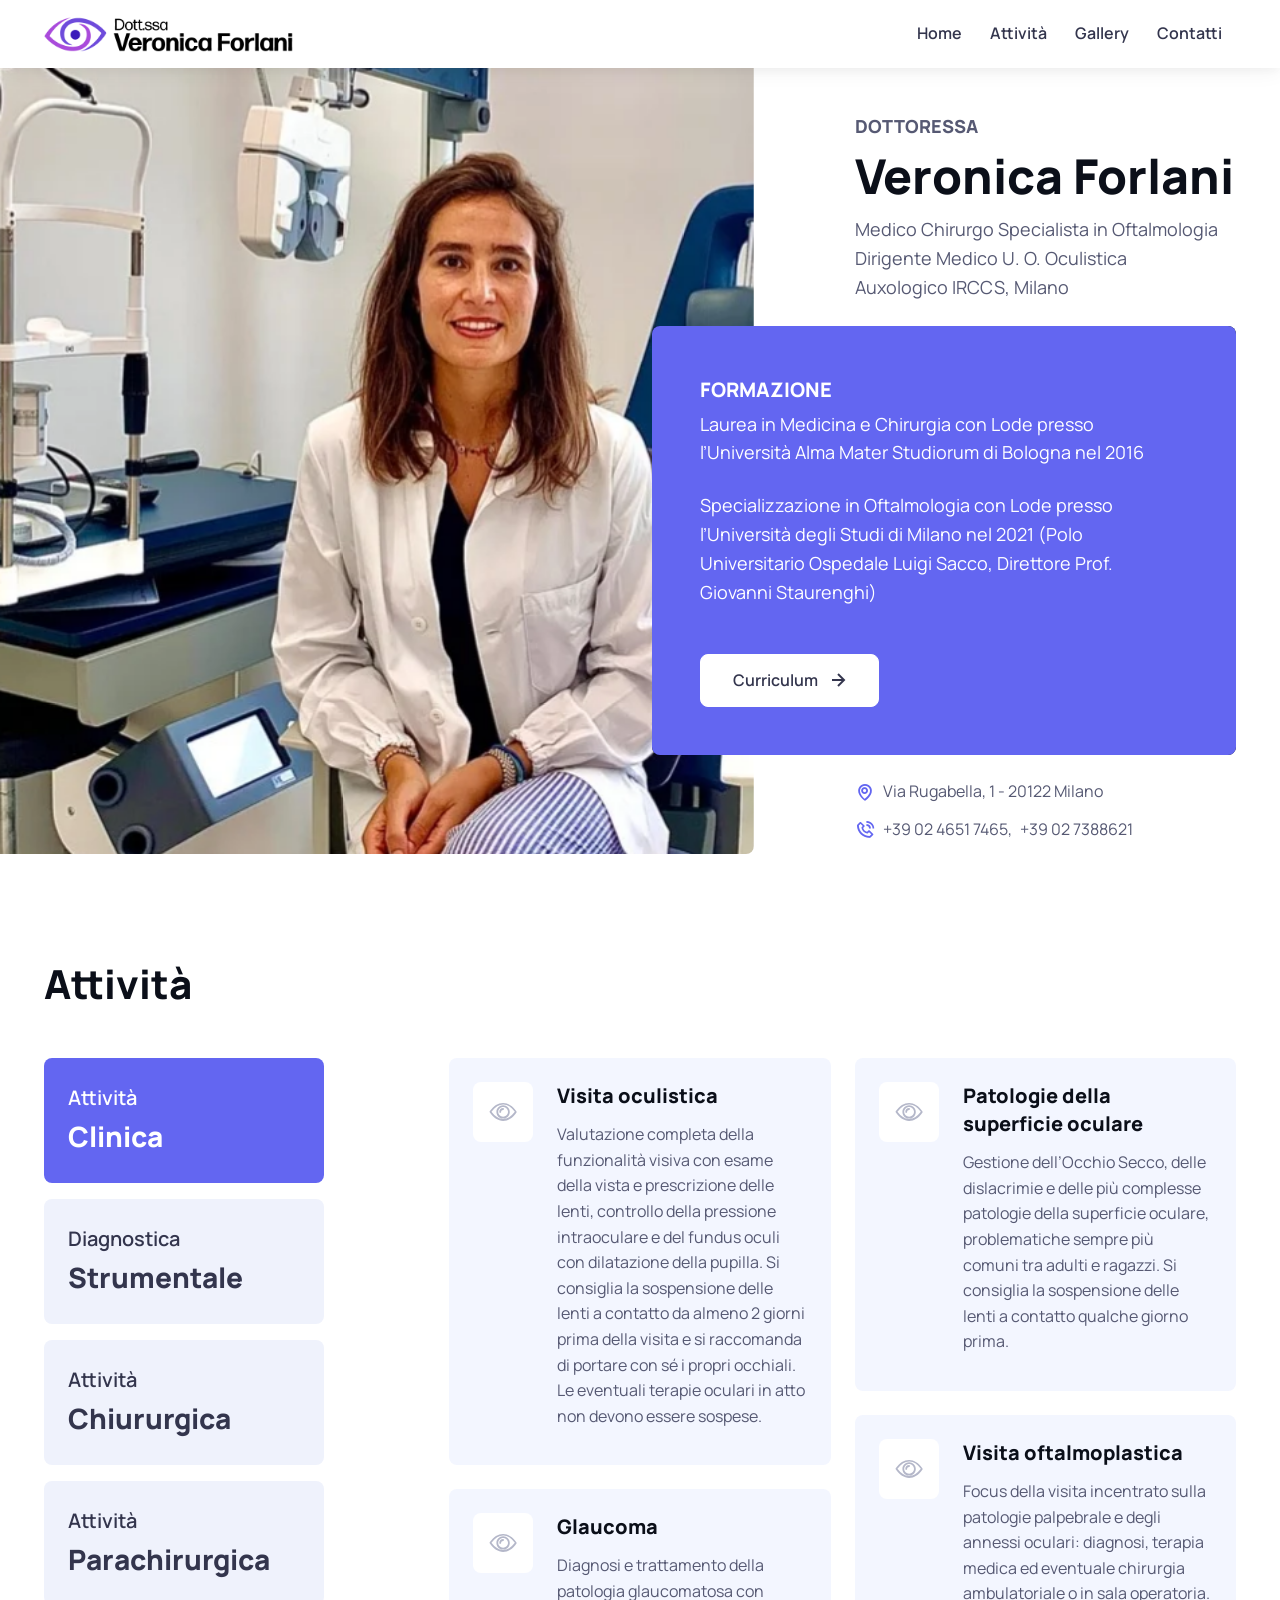
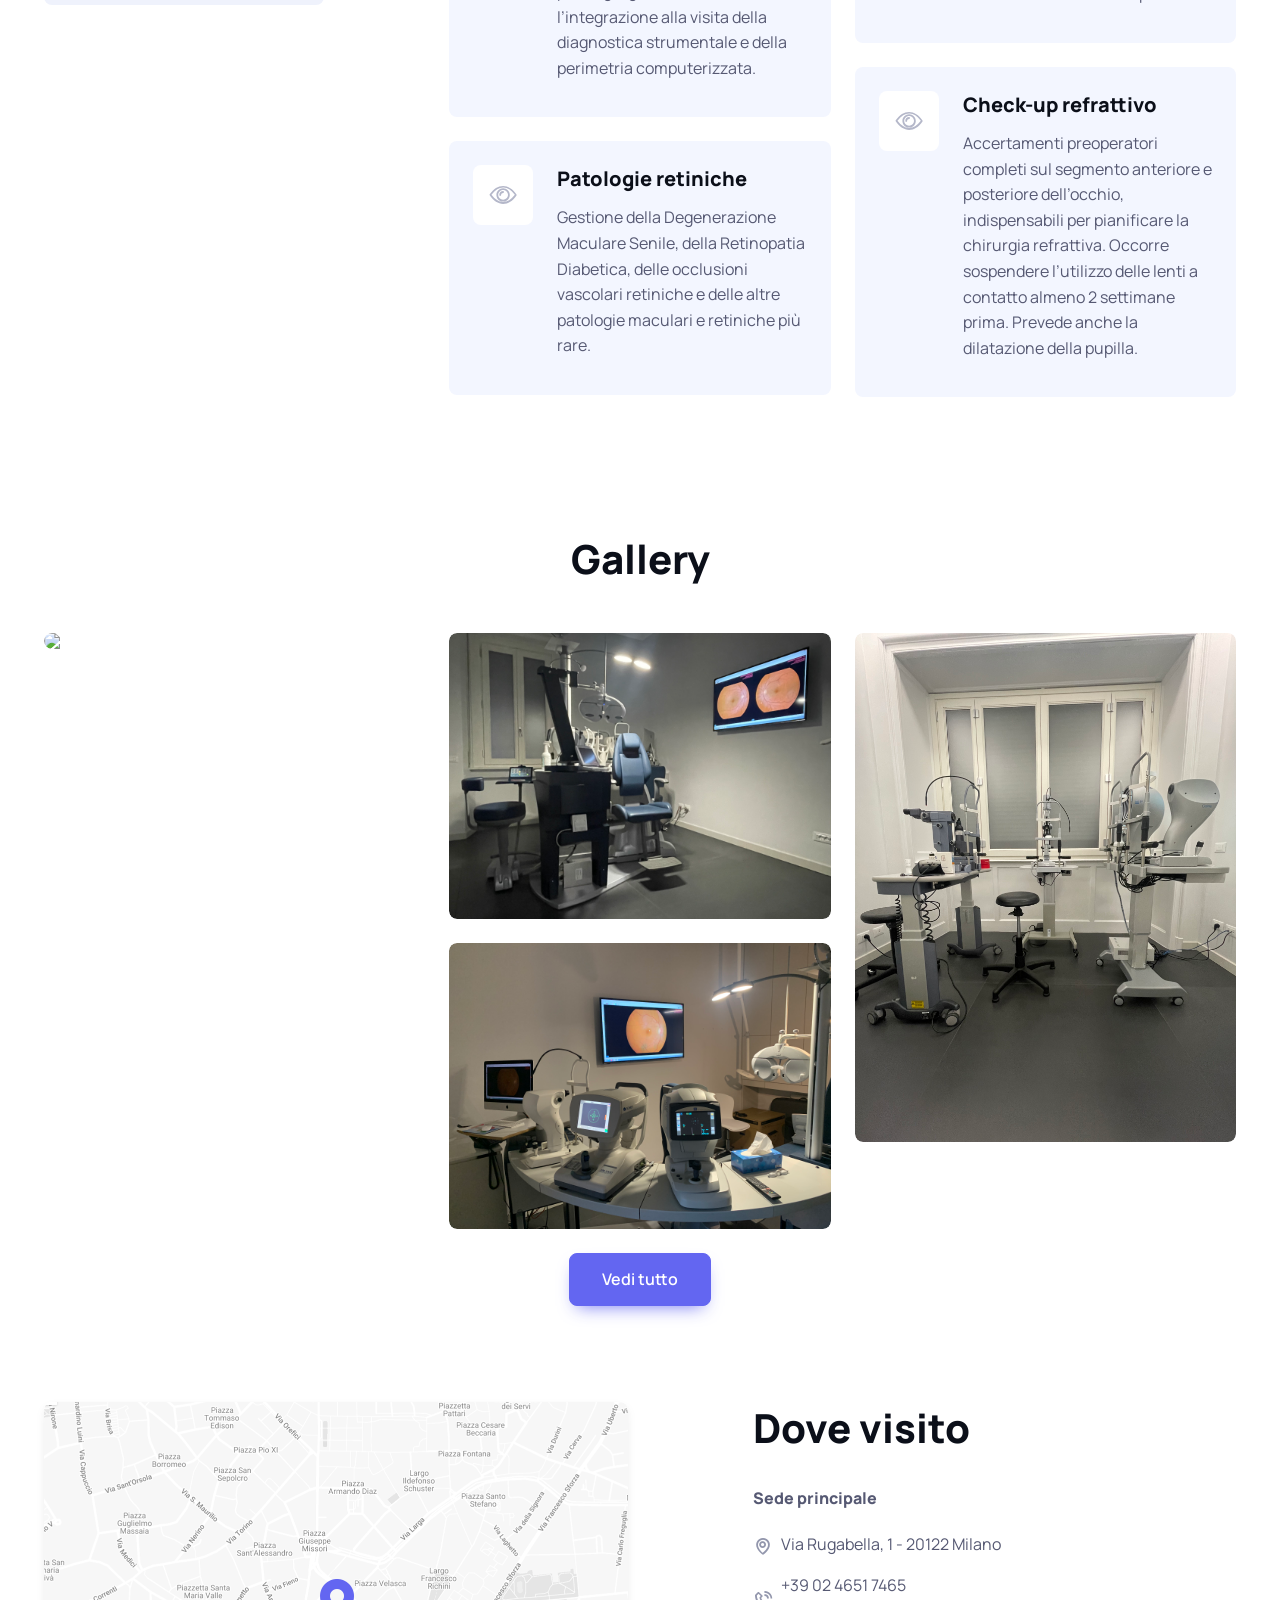
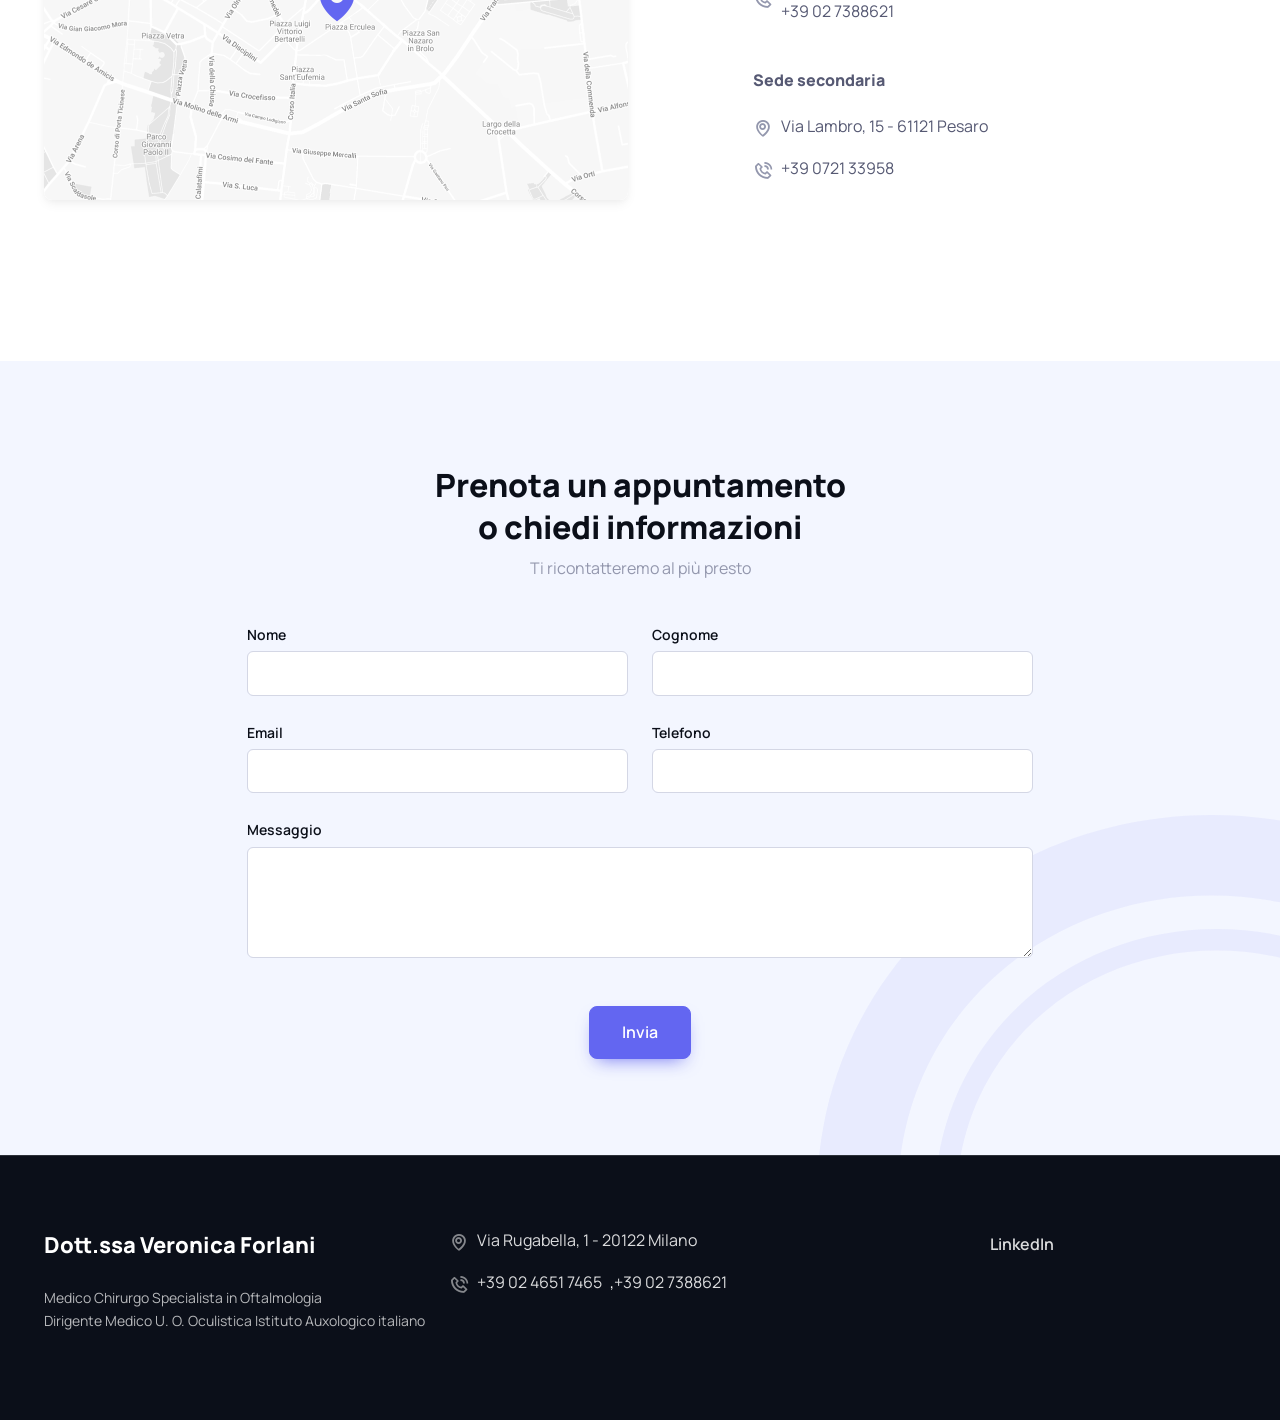
==== website/index.html @ a059d43f "aggiunta action github e refactor cartelle" ====
<!DOCTYPE html>
<html lang="en">
  <head>
    <meta charset="UTF-8">
    <meta name="viewport" content="width=device-width, initial-scale=1.0">
    <meta http-equiv="X-UA-Compatible" content="ie=edge">
    <title>Veronica Forlani | Oculista</title>
    <link href="https://cdn.jsdelivr.net/npm/bootstrap@5.3.3/dist/css/bootstrap.min.css" rel="stylesheet" integrity="sha384-QWTKZyjpPEjISv5WaRU9OFeRpok6YctnYmDr5pNlyT2bRjXh0JMhjY6hW+ALEwIH" crossorigin="anonymous">
    <link href='https://unpkg.com/boxicons@2.1.4/css/boxicons.min.css' rel='stylesheet'>
    <link rel="stylesheet" href="css/theme.css">
    <link rel="stylesheet" href="css/style.css">
    <link rel="icon" href="./resources/img/favicon.ico" type="image/x-icon">
    <link rel="stylesheet" href="https://cdnjs.cloudflare.com/ajax/libs/lightgallery/2.7.2/css/lightgallery-bundle.min.css" integrity="sha512-nUqPe0+ak577sKSMThGcKJauRI7ENhKC2FQAOOmdyCYSrUh0GnwLsZNYqwilpMmplN+3nO3zso8CWUgu33BDag==" crossorigin="anonymous" referrerpolicy="no-referrer" />
  </head>
  <body>

  <main class="page-wrapper">
    <!-- NAVBAR -->
    <nav class="navbar bg-white navbar-expand-md fixed-top shadow">
      <div class="container">
        <a class="navbar-brand" href="/">
          <!--<img src="resources/img/logo.webp" width="75px" alt="">
         <div>
           <span>Dottoressa</span>
           <span>Veronica Forlani</span>
         </div>-->
          <img src="resources/img/logo-Veronica-Forlani.png" width="250px" alt="">
         </a>
         <button class="navbar-toggler" type="button" data-bs-toggle="collapse" data-bs-target="#navbarCollapse" aria-controls="navbarCollapse" aria-expanded="false" aria-label="Toggle navigation">
           <span class="navbar-toggler-icon"></span>
         </button>
         <div class="collapse navbar-collapse" id="navbarCollapse">
           <ul class="navbar-nav ms-auto mb-2 mb-md-0">
             <li class="nav-item">
               <a class="nav-link" href="#home">Home</a>
             </li>
             <li class="nav-item d-none d-sm-block">
               <a class="nav-link" href="#activity-laptop">Attività</a>
             </li>
             <li class="nav-item d-block d-sm-none">
               <a class="nav-link" href="#activity-mobile">Attività</a>
             </li>
             <li class="nav-item">
               <a class="nav-link" href="#gallery">Gallery</a>
             </li>
             <li class="nav-item">
               <a class="nav-link" href="#contatti">Contatti</a>
             </li>
           </ul>
         </div>
       </div>
     </nav>

     <!-- SECTION HERO -->
    <section class="pt-lg-4 mt-lg-3" id="home">
      <div class="position-relative overflow-hidden">

        <div class="container position-relative zindex-5 px-0 px-lg-3">
          <div class="row pt-lg-5 mx-2 mx-lg-n3 mt-4">
            <div class="col-lg-4 offset-lg-8 offset-xxl-8 mt-5 pt-4 mt-lg-0 pt-lg-0">
              <p class="fs-lg fw-bold text-uppercase mb-1">dottoressa</p>
              <h1 class="display-5 mb-2 ">Veronica Forlani</h1>
              <p class="fs-lg mb-4">Medico Chirurgo Specialista in Oftalmologia<br>
                Dirigente Medico U. O. Oculistica<br>
                Auxologico IRCCS, Milano</p>
            </div>
          </div>
        </div>

        <!-- Image -->
        <div class="container-fluid position-relative position-lg-absolute top-0 start-0 h-100">
          <div class="row h-100 me-n4 me-n2">
            <div class="col-lg-7 position-relative">
              <div class="d-none d-sm-block d-lg-none" style="height: 400px;"></div>
              <div class="d-sm-none" style="height: 300px;"></div>
              <div id="img-jarallax-home" class="jarallax position-absolute top-0 start-0 w-100 h-100 rounded-3 rounded-start-0 overflow-hidden" data-jarallax="">
                <div style="position: absolute; top: 0px; left: 0px; width: 100%; height: 100%; overflow: hidden; z-index: -100; clip-path: polygon(0px 0px, 100% 0px, 100% 100%, 0px 100%);" id="jarallax-container-0" class="jarallax-container">
                  <div class="jarallax-img" style="background-image: url(&quot;resources/img/Dottoressa_Veronica_forlani.webp&quot;); object-fit: cover; object-position: 50% 50%; max-width: none; position: fixed; top: 0px; left: 0px; width: 911.75px; height: 793.68px; overflow: hidden; pointer-events: none; transform-style: preserve-3d; backface-visibility: hidden; margin-top: -4.34px; transform: translate3d(0px, 39.14px, 0px);" data-jarallax-original-styles="background-image: url(assets/img/landing/financial/hero-img.jpg);"></div>
                </div>
              </div>
            </div>
          </div>
        </div>


        <div class="container position-relative zindex-5 px-0 px-lg-3">
          <div class="row mx-n4 mx-lg-n3">
            <div class="col-xl-6 col-lg-7 offset-lg-5 offset-xl-6 pb-3">

              <!-- Card -->
              <div class="card bg-dark border-0 overflow-hidden py-4 px-2 p-sm-4">
                <span class="position-absolute top-0 start-0 w-100 h-100 bg-primary"></span>
                <div class="card-body position-relative zindex-5">
                  <p class="fs-xl fw-bold text-white text-uppercase mb-1">formazione</p>
                  <p class="fs-lg text-light mb-4">Laurea in Medicina e Chirurgia con Lode presso l’Università Alma Mater Studiorum di Bologna nel 2016</p>
                  <p class="fs-lg text-light mb-5">Specializzazione in Oftalmologia con Lode presso l’Università degli Studi di Milano nel  2021 (Polo Universitario Ospedale Luigi Sacco, Direttore Prof. Giovanni  Staurenghi)</p>
                  <div class="d-flex flex-column flex-sm-row">
                    <a href="resources/doc/CV_Veronica%20Forlani.pdf" target="_blank" class="btn btn-light btn-lg">
                      Curriculum
                      <i class="bx bx-right-arrow-alt fs-4 lh-1 ms-2 me-n1"></i>
                    </a>
                  </div>
                </div>
              </div>
            </div>
            <div class="col-xxl-3 col-lg-4 offset-lg-8 offset-xxl-8 pt-lg-2 d-none d-sm-block">
              <ul class="list-unstyled mb-0 px-4 px-lg-0">
                <li class="d-flex align-items-center pb-1 mb-2">
                  <i class="bx bx-map fs-xl text-primary me-2"></i>
                  <a href="https://maps.app.goo.gl/aq32xJkdeTU36tRG7" class="nav-link" target="_blank">Via Rugabella, 1 - 20122 Milano</a>
                </li>
                <li class="d-flex align-items-center pb-1 mb-2">
                  <i class="bx bx-phone-call fs-xl text-primary me-2"></i>
                  <a href="tel:+390246517465" class="nav-link fw-normal p-0 me-2">+39 02 4651 7465,</a>
                  <a href="tel:+39027388621" class="nav-link fw-normal p-0">+39 02 7388621 </a>
                </li>
              </ul>
            </div>
          </div>
        </div>
      </div>
    </section>


    <!-- SECTION ATTIVITA -->
    <section class="container py-5 d-none d-sm-block" id="activity-laptop">
      <div class="row mt-xl-2 mb-xl-3 pb-3 py-md-4 py-lg-5">
        <div class="col-12">
          <h2 class="h1 text-center text-sm-start pb-2 pb-lg-0 mb-4 mb-lg-5">Attività</h2>
        </div>
        <div class="col-lg-3 mb-4">

          <!-- Nav tabs -->
          <div class="nav flex-nowrap flex-lg-column nav-tabs" role="tablist" aria-orientation="vertical">
            <a href="#clinica" class="nav-link d-block w-100 rounded-3 p-4 p-xl-4 me-2 me-sm-3 me-lg-0 mb-lg-3 active" id="clinica-tab" data-bs-toggle="tab" role="tab" aria-controls="clinica" aria-selected="true">
              <div class="fs-xl">Attività</div>
              <div class="fs-3 fw-bold">Clinica</div>
            </a>
            <a href="#strumentale" class="nav-link d-block w-100 rounded-3 p-4 p-xl-4 me-2 me-sm-3 me-lg-0 mb-lg-3" id="strumentale-tab" data-bs-toggle="tab" role="tab" aria-controls="strumentale" aria-selected="false" tabindex="-1">
              <div class="fs-xl">Diagnostica</div>
              <div class="fs-3 fw-bold">Strumentale</div>
            </a>
            <a href="#chirurgica" class="nav-link d-block w-100 rounded-3 p-4 p-xl-4 me-2 me-sm-3 me-lg-0 mb-lg-3" id="chirurgica-tab" data-bs-toggle="tab" role="tab" aria-controls="chirurgica" aria-selected="false" tabindex="-1">
              <div class="fs-xl">Attività</div>
              <div class="fs-3 fw-bold">Chiururgica</div>
            </a>
            <a href="#parachirurgica" class="nav-link d-block w-100 rounded-3 p-4 p-xl-4 me-2 me-sm-3 me-lg-0 mb-lg-3" id="parachirurgica-tab" data-bs-toggle="tab" role="tab" aria-controls="parachirurgica" aria-selected="false" tabindex="-1">
              <div class="fs-xl">Attività</div>
              <div class="fs-3 fw-bold">Parachirurgica</div>
            </a>
          </div>
        </div>
        <div class="col-lg-8 offset-lg-1">

          <!-- Tab panes -->
          <div class="tab-content">

            <!-- Clinica -->
            <div class="tab-pane fade active show" id="clinica" role="tabpanel" aria-labelledby="clinica-tab">
              
              <div class="row row-cols-1 row-cols-md-2">
                <div class="col">
                  <div class="card card-hover bg-secondary border-0 mb-4">
                    <div class="card-body d-flex align-items-start">
                      <div class="flex-shrink-0 bg-light rounded-3 p-3">
                        <img src="resources/img/test_ico.svg" width="28" alt="Icon">
                      </div>
                      <div class="ps-4">
                        <h3 class="h5 pb-2 mb-1">Visita oculistica</h3>  
                        <p class="pb-2 mb-1">Valutazione completa della funzionalità visiva con esame della vista e  prescrizione delle lenti, controllo della pressione intraoculare e del  fundus oculi con dilatazione della pupilla. Si consiglia la sospensione  delle lenti a contatto da almeno 2 giorni prima della visita e si  raccomanda di portare con sé i propri occhiali. Le eventuali terapie  oculari in atto non devono essere sospese.</p>
                      </div>
                    </div>
                  </div> 
                  <div class="card card-hover bg-secondary border-0 mb-4">
                    <div class="card-body d-flex align-items-start">
                      <div class="flex-shrink-0 bg-light rounded-3 p-3">
                        <img src="resources/img/test_ico.svg" width="28" alt="Icon">
                      </div>
                      <div class="ps-4">
                        <h3 class="h5 pb-2 mb-1">Glaucoma</h3>
                        <p class="pb-2 mb-1">Diagnosi e trattamento della patologia glaucomatosa con l’integrazione alla visita della diagnostica strumentale e della perimetria computerizzata.</p>
                      </div>
                    </div>
                  </div>
                  <div class="card card-hover bg-secondary border-0 mb-4">
                    <div class="card-body d-flex align-items-start">
                      <div class="flex-shrink-0 bg-light rounded-3 p-3">
                        <img src="resources/img/test_ico.svg" width="28" alt="Icon">
                      </div>
                      <div class="ps-4">
                        <h3 class="h5 pb-2 mb-1">Patologie retiniche</h3>
                        <p class="pb-2 mb-1">Gestione della Degenerazione Maculare Senile, della Retinopatia  Diabetica, delle occlusioni vascolari retiniche e delle altre patologie  maculari e retiniche più rare.</p>
                      </div>
                    </div>
                  </div>
                </div>
                <div class="col">
                  <div class="card card-hover bg-secondary border-0 mb-4">
                    <div class="card-body d-flex align-items-start">
                      <div class="flex-shrink-0 bg-light rounded-3 p-3">
                        <img src="resources/img/test_ico.svg" width="28" alt="Icon">
                      </div>
                      <div class="ps-4">
                        <h3 class="h5 pb-2 mb-1">Patologie della superficie oculare</h3>
                        <p class="pb-2 mb-1">Gestione dell’Occhio Secco, delle dislacrimie e delle più complesse  patologie della superficie oculare, problematiche sempre più comuni tra  adulti e ragazzi. Si consiglia la sospensione delle lenti a contatto  qualche giorno prima.</p>
                      </div>
                    </div>
                  </div>
                  <div class="card card-hover bg-secondary border-0 mb-4">
                    <div class="card-body d-flex align-items-start">
                      <div class="flex-shrink-0 bg-light rounded-3 p-3">
                        <img src="resources/img/test_ico.svg" width="28" alt="Icon">
                      </div>
                      <div class="ps-4">
                        <h3 class="h5 pb-2 mb-1">Visita oftalmoplastica</h3>
                        <p class="pb-2 mb-1">Focus della visita incentrato sulla patologie palpebrale e degli annessi oculari: diagnosi, terapia medica ed eventuale chirurgia ambulatoriale o in sala operatoria.</p>
                      </div>
                    </div>
                  </div>
                  <div class="card card-hover bg-secondary border-0 mb-4">
                    <div class="card-body d-flex align-items-start">
                      <div class="flex-shrink-0 bg-light rounded-3 p-3">
                        <img src="resources/img/test_ico.svg" width="28" alt="Icon">
                      </div>
                      <div class="ps-4">
                        <h3 class="h5 pb-2 mb-1">Check-up refrattivo</h3>
                        <p class="pb-2 mb-1">Accertamenti preoperatori completi sul segmento anteriore e posteriore  dell’occhio, indispensabili per pianificare la chirurgia refrattiva.  Occorre sospendere l’utilizzo delle lenti a contatto almeno 2 settimane  prima. Prevede anche la dilatazione della pupilla.</p>
                      </div>
                    </div>
                  </div>
                </div>
              </div>
             
            </div>

            <!-- Strumentale -->
            <div class="tab-pane fade" id="strumentale" role="tabpanel" aria-labelledby="strumentale-tab">
              <div class="row row-cols-1 row-cols-md-2">
                <div class="col">
                  <div class="card card-hover bg-secondary border-0 mb-4">
                    <div class="card-body d-flex align-items-start">
                      <div class="flex-shrink-0 bg-light rounded-3 p-3">
                        <img src="resources/img/test_ico.svg" width="28" alt="Icon">
                      </div>
                      <div class="ps-4">
                        <h3 class="h5 pb-2 mb-1">OCT Spectralis</h3>  
                        <p class="pb-2 mb-1">Esame indolore e non invasivo che acquisisce immagini ad alta risoluzione della retina e del nervo ottico. Indispensabile per la gestione delle maculopatie e del glaucoma. Può essere necessaria la dilatazione della pupilla</p>
                      </div>
                    </div>
                  </div> 
                  <div class="card card-hover bg-secondary border-0 mb-4">
                    <div class="card-body d-flex align-items-start">
                      <div class="flex-shrink-0 bg-light rounded-3 p-3">
                        <img src="resources/img/test_ico.svg" width="28" alt="Icon">
                      </div>
                      <div class="ps-4">
                        <h3 class="h5 pb-2 mb-1">Topografia corneale</h3>  
                        <p class="pb-2 mb-1">Esame indolore e non invasivo che studia la morfologia e lo spessore corneale. Impiegato nella diagnosi e follow-up delle patologie corneali come il cheratocono, è inoltre fondamentale per la pianificazione della chirurgia refrattiva. Non richiede dilatazione della pupilla</p>
                      </div>
                    </div>
                  </div> 
                </div>
                <div class="col">
                  <div class="card card-hover bg-secondary border-0 mb-4">
                    <div class="card-body d-flex align-items-start">
                      <div class="flex-shrink-0 bg-light rounded-3 p-3">
                        <img src="resources/img/test_ico.svg" width="28" alt="Icon">
                      </div>
                      <div class="ps-4">
                        <h3 class="h5 pb-2 mb-1">Angio-OCT Spectralis</h3>  
                        <p class="pb-2 mb-1">Esame indolore e non invasivo che, senza l’utilizzo di un mezzo di contrasto, permette una precisa analisi della vascolarizzazione retinica e coroideale. Indispensabile per la diagnosi della degenerazione maculare senile essudativa. Può essere necessaria la dilatazione della pupilla</p>
                      </div>
                    </div>
                  </div> 
                  <div class="card card-hover bg-secondary border-0 mb-4">
                    <div class="card-body d-flex align-items-start">
                      <div class="flex-shrink-0 bg-light rounded-3 p-3">
                        <img src="resources/img/test_ico.svg" width="28" alt="Icon">
                      </div>
                      <div class="ps-4">
                        <h3 class="h5 pb-2 mb-1">Campo Visivo</h3>  
                        <p class="pb-2 mb-1">Esame funzionale che valuta la percezione luminosa di ciascun occhio, esame cardine per la diagnosi e follow-up del glaucoma e di molte altre patologie oftalmologiche e neuroftalmologiche. Per una corretta esecuzione è fondamentale una buona collaborazione da parte del paziente. Non richiede dilatazione della pupilla</p>
                      </div>
                    </div>
                  </div> 
                </div>
              </div>
            </div>

            <!-- Chiururgica -->
            <div class="tab-pane fade" id="chirurgica" role="tabpanel" aria-labelledby="chirurgica-tab">
              <div class="text-center">
                <p>Tutta l’attività chirurgica non viene eseguita in sede ma presso<br>
                  “Auxologico IRCCS Capitanio”, via Mercalli 28, 20122 Milano</p>
                </div>
              <div class="row row-cols-1 row-cols-md-2">
                <div class="col">
                  <div class="card card-hover bg-secondary border-0 mb-4">
                    <div class="card-body d-flex align-items-start">
                      <div class="flex-shrink-0 bg-light rounded-3 p-3">
                        <img src="resources/img/test_ico.svg" width="28" alt="Icon">
                      </div>
                      <div class="ps-4">
                        <h3 class="h5 pb-2 mb-1">Chirurgia della cataratta</h3>  
                        <p class="pb-2 mb-1">La cataratta è l’opacizzazione del cristallino, la lente intraoculare che usiamo per la messa a fuoco. Con l’età il cristallino tende ad opacizzarsi e conseguentemente la vista cala. Con l’intervento chirurgico si toglie il cristallino opacizzato e si inserisce al suo posto una lente artificiale trasparente, che rimarrà in sede tutta la vita. L’intervento si fa in sala operatoria in regime di day hospital con un’anestesia topica o locale</p>
                      </div>
                    </div>
                  </div> 
                  <div class="card card-hover bg-secondary border-0 mb-4">
                    <div class="card-body d-flex align-items-start">
                      <div class="flex-shrink-0 bg-light rounded-3 p-3">
                        <img src="resources/img/test_ico.svg" width="28" alt="Icon">
                      </div>
                      <div class="ps-4">
                        <h3 class="h5 pb-2 mb-1">Chirurgia refrattiva</h3>  
                        <p class="pb-2 mb-1">Chirurgia che consente la correzione dei difetti refrattivi (miopia, astigmatismo e ipermetropia) tramite l’utilizzo di laser ad eccimeri e femtosecondi. Consente l’immediata sospensione degli occhiali e un rapido recupero post-chirurgico</p>
                      </div>
                    </div>
                  </div> 
                </div>
                <div class="col">
                  <div class="card card-hover bg-secondary border-0 mb-4">
                    <div class="card-body d-flex align-items-start">
                      <div class="flex-shrink-0 bg-light rounded-3 p-3">
                        <img src="resources/img/test_ico.svg" width="28" alt="Icon">
                      </div>
                      <div class="ps-4">
                        <h3 class="h5 pb-2 mb-1">Chirurgia Oftalmoplastica</h3>  
                        <p class="pb-2 mb-1">Chirurgia delle palpebre e degli annessi oculari, si effettuano interventi di:</p>
                          <ul>
                            <li>escissione di neoformazioni palpebrali e ricostruzione</li>
                            <li>correzione di entropion ed ectropion</li>
                            <li>blefaroplastica superiore</li>
                            <li>correzione di ptosi</li>
                            <li>escissione di pterigio, calazio e xantelasma</li>
                          </ul>
                      </div>
                    </div>
                  </div> 
                  <div class="card card-hover bg-secondary border-0 mb-4">
                    <div class="card-body d-flex align-items-start">
                      <div class="flex-shrink-0 bg-light rounded-3 p-3">
                        <img src="resources/img/test_ico.svg" width="28" alt="Icon">
                      </div>
                      <div class="ps-4">
                        <h3 class="h5 pb-2 mb-1">Impianto di IOL Premium</h3>  
                        <p class="pb-2 mb-1">Con la chirurgia della cataratta si possono impiantare lenti di ultima generazione molto più performanti rispetto alle lenti standard: consentono la messa a fuoco da lontano e vicino senza l’utilizzo degli occhiali. Possono essere indicate anche in pazienti più giovani per correggere difetti refrattivi</p>
                      </div>
                    </div>
                  </div> 
                </div>
              </div>
            </div>

            <!-- Parachiururgica -->
            <div class="tab-pane fade" id="parachirurgica" role="tabpanel" aria-labelledby="parachirurgica-tab">
              <div class="row row-cols-1 row-cols-md-2">
                <div class="col">
                  <div class="card card-hover bg-secondary border-0 mb-4">
                    <div class="card-body d-flex align-items-start">
                      <div class="flex-shrink-0 bg-light rounded-3 p-3">
                        <img src="resources/img/test_ico.svg" width="28" alt="Icon">
                      </div>
                      <div class="ps-4">
                        <h3 class="h5 pb-2 mb-1">Iniezioni intravitreali</h3>  
                        <p class="pb-2 mb-1">Trattamenti indicati nelle maculopatie essudative, nella retinopatia diabetica e nelle patologie vascolari retiniche. Si esegue in sala operatoria in regime di day hospital</p>
                      </div>
                    </div>
                  </div> 
                  <div class="card card-hover bg-secondary border-0 mb-4">
                    <div class="card-body d-flex align-items-start">
                      <div class="flex-shrink-0 bg-light rounded-3 p-3">
                        <img src="resources/img/test_ico.svg" width="28" alt="Icon">
                      </div>
                      <div class="ps-4">
                        <h3 class="h5 pb-2 mb-1">Topografia corneale</h3>  
                        <p class="pb-2 mb-1">Procedura ambulatoriale rapida e indolore indicata nei casi di cataratta secondaria. Con il termine cataratta secondaria ci si riferisce alla opacizzazione della capsula che contiene la lente intraoculare artificiale, può insorgere mesi o anni dopo l’intervento chirurgico. E’ necessaria la dilatazione della pupilla. Il recupero è immediato</p>
                      </div>
                    </div>
                  </div> 
                </div>
                <div class="col">
                  <div class="card card-hover bg-secondary border-0 mb-4">
                    <div class="card-body d-flex align-items-start">
                      <div class="flex-shrink-0 bg-light rounded-3 p-3">
                        <img src="resources/img/test_ico.svg" width="28" alt="Icon">
                      </div>
                      <div class="ps-4">
                        <h3 class="h5 pb-2 mb-1">Iridotomia Yag laser</h3>  
                        <p class="pb-2 mb-1">Procedura laser indicata in pazienti con angolo irido-corneale occludibile, crea un foro irideo microscopico che permette la comunicazione tra la camera anteriore e la camera posteriore dell’occhio prevenendo il rialzo della pressione intraoculare nei soggetti predisposti</p>
                      </div>
                    </div>
                  </div> 
                  <div class="card card-hover bg-secondary border-0 mb-4">
                    <div class="card-body d-flex align-items-start">
                      <div class="flex-shrink-0 bg-light rounded-3 p-3">
                        <img src="resources/img/test_ico.svg" width="28" alt="Icon">
                      </div>
                      <div class="ps-4">
                        <h3 class="h5 pb-2 mb-1">Laser retinico</h3>  
                        <p class="pb-2 mb-1">Trattamento laser retinico periferico che si esegue in caso di fori o rotture retiniche, prima che causino un distacco di retina. Indicato anche nella gestione di alcune forme di retinopatia diabetica e di occlusioni vascolari retiniche.  E’ necessaria la dilatazione della pupilla</p>
                      </div>
                    </div>
                  </div> 
                </div>
              </div>
            </div>

          </div>
        </div>
      </div>
    </section>


    <!-- SECTION ATTIVITA ACCORDION -->
    <section class="container mb-5 pb-2 pb-md-4 pb-lg-5 d-block d-sm-none" id="activity-mobile">
      <div class="card border-0 bg-secondary p-md-5 px-sm-2 pt-4 pb-3">
        <div class="card-body mx-auto w-100" style="max-width: 860px;">
          <h2 class="h1 mb-4 text-center">Attività</h2>

          <!-- Accordion: Alternative style -->
          <div class="accordion" id="accordion-services">

            <!-- Item -->
            <div class="accordion-item border-0 rounded-3 shadow-sm mb-3">
              <h3 class="accordion-header" id="heading-1">
                <button class="accordion-button fs-xl shadow-none rounded-3" type="button" data-bs-toggle="collapse" data-bs-target="#collapse-1" aria-expanded="true" aria-controls="collapse-1">Attività clinica</button>
              </h3>
              <div class="accordion-collapse collapse show" id="collapse-1" aria-labelledby="heading-1" data-bs-parent="#accordion-services">
                <div class="accordion-body pt-0">
                  <div class="d-flex flex-md-row flex-column align-items-md-center">
                    <div class="col-lg-2">
                      <p class="mb-1"><strong>Visita oculistica</strong></p>
                    </div>
                    <div class="ps-md-3 col-lg-10">
                      <p class="mb-0">Valutazione completa della funzionalità visiva con esame della vista e prescrizione delle lenti, controllo della pressione intraoculare e del fundus oculi con dilatazione della pupilla. Si consiglia la sospensione delle lenti a contatto da almeno 2 giorni prima della visita e si raccomanda di portare con sé i propri occhiali. Le eventuali terapie oculari in atto non devono essere sospese.</p>
                    </div>
                  </div>
                  <hr class="my-3">
                  <div class="d-flex flex-md-row flex-column align-items-md-center">
                    <div class="col-lg-2">
                      <p class="mb-1"><strong>Check-up refrattivo</strong></p>
                    </div>
                    <div class="ps-md-3 col-lg-10">
                      <p class="mb-0">Accertamenti preoperatori completi sul segmento anteriore e posteriore dell’occhio, indispensabili per pianificare la chirurgia refrattiva. Occorre sospendere l’utilizzo delle lenti a contatto almeno 2 settimane prima. Prevede anche la dilatazione della pupilla.</p>
                    </div>
                  </div>
                  <hr class="my-3">
                  <div class="d-flex flex-md-row flex-column align-items-md-center">
                    <div class="col-lg-2">
                      <p class="mb-1"><strong>Patologie retiniche</strong></p>
                    </div>
                    <div class="ps-md-3 col-lg-10">
                      <p class="mb-0">Gestione della Degenerazione Maculare Senile, della Retinopatia Diabetica, delle occlusioni vascolari retiniche e delle altre patologie maculari e retiniche più rare.</p>
                    </div>
                  </div>
                  <hr class="my-3">
                  <div class="d-flex flex-md-row flex-column align-items-md-center">
                    <div class="col-lg-2">
                      <p class="mb-1"><strong>Glaucoma</strong></p>
                    </div>
                    <div class="ps-md-3 col-lg-10">
                      <p class="mb-0">Diagnosi e trattamento della patologia glaucomatosa con l’integrazione alla visita della diagnostica strumentale e della perimetria computerizzata.</p>
                    </div>
                  </div>
                  <hr class="my-3">
                  <div class="d-flex flex-md-row flex-column align-items-md-center">
                    <div class="col-lg-2">
                      <p class="mb-1"><strong>Curva Tonometrica</strong></p>
                    </div>
                    <div class="ps-md-3 col-lg-10">
                      <p class="mb-0">Monitoraggio della pressione intraoculare nelle 12 ore, richiede la disponibilità del paziente a presentarsi in studio più volte durante la giornata.</p>
                    </div>
                  </div>
                  <hr class="my-3">
                  <div class="d-flex flex-md-row flex-column align-items-md-center">
                    <div class="col-lg-2">
                      <p class="mb-1"><strong>Patologie della superficie oculare</strong></p>
                    </div>
                    <div class="ps-md-3 col-lg-10">
                      <p class="mb-0">Gestione dell’Occhio Secco, delle dislacrimie e delle più complesse patologie della superficie oculare, problematiche sempre più comuni tra adulti e ragazzi. Si consiglia la sospensione delle lenti a contatto qualche giorno prima.</p>
                    </div>
                  </div>
                  <hr class="my-3">
                  <div class="d-flex flex-md-row flex-column align-items-md-center">
                    <div class="col-lg-2">
                      <p class="mb-1"><strong>Visita oftalmoplastica</strong></p>
                    </div>
                    <div class="ps-md-3 col-lg-10">
                      <p class="mb-0">Focus della visita incentrato sulla patologie palpebrale e degli annessi oculari: diagnosi, terapia medica ed eventuale chirurgia ambulatoriale o in sala operatoria</p>
                    </div>
                  </div>
                  <hr class="my-3">
                  <div class="d-flex flex-md-row flex-column align-items-md-center">
                    <div class="col-lg-2">
                      <p class="mb-1"><strong>Visita oculistica pediatrica</strong></p>
                    </div>
                    <div class="ps-md-3 col-lg-10">
                      <p class="mb-0">Valutazione completa del sistema visivo con test specifici per l’età pediatrica, correzione dei difetti refrattivi ed eventuale supporto ortottico. Lo scopo è seguire il piccolo paziente in tutte le fasi della crescita per consentire il corretto sviluppo della funzionalità visiva.</p>
                    </div>
                  </div>
                </div>
              </div>
            </div>

            <!-- Item -->
            <div class="accordion-item border-0 rounded-3 shadow-sm mb-3">
              <h3 class="accordion-header" id="heading-2">
                <button class="accordion-button fs-xl shadow-none rounded-3 collapsed" type="button" data-bs-toggle="collapse" data-bs-target="#collapse-2" aria-expanded="false" aria-controls="collapse-2">Diagnostica strumentale</button>
              </h3>
              <div class="accordion-collapse collapse" id="collapse-2" aria-labelledby="heading-2" data-bs-parent="#accordion-services">
                <div class="accordion-body pt-0">
                  <div class="d-flex flex-md-row flex-column align-items-md-center">
                    <div class="col-lg-2">
                      <p class="mb-1"><strong>OCT Spectralis</strong></p>
                    </div>
                    <div class="ps-md-3 col-lg-10">
                      <p class="mb-0">Esame indolore e non invasivo che acquisisce immagini ad alta risoluzione della retina e del nervo ottico. Indispensabile per la gestione delle maculopatie e del glaucoma. Può essere necessaria la dilatazione della pupilla.</p>
                    </div>
                  </div>
                  <hr class="my-3">
                  <div class="d-flex flex-md-row flex-column align-items-md-center">
                    <div class="col-lg-2">
                      <p class="mb-1"><strong>Angio-OCT Spectralis</strong></p>
                    </div>
                    <div class="ps-md-3 col-lg-10">
                      <p class="mb-0">Esame indolore e non invasivo che, senza l’utilizzo di un mezzo di contrasto, permette una precisa analisi della vascolarizzazione retinica e coroideale. Indispensabile per la diagnosi della degenerazione maculare senile essudativa. Può essere necessaria la dilatazione della pupilla.</p>
                    </div>
                  </div>
                  <hr class="my-3">
                  <div class="d-flex flex-md-row flex-column align-items-md-center">
                    <div class="col-lg-2">
                      <p class="mb-1"><strong>Topografia corneale</strong></p>
                    </div>
                    <div class="ps-md-3 col-lg-10">
                      <p class="mb-0">Esame indolore e non invasivo che studia la morfologia e lo spessore corneale. Impiegato nella diagnosi e follow-up delle patologie corneali come il cheratocono, è inoltre fondamentale per la pianificazione della chirurgia refrattiva. Non richiede dilatazione della pupilla</p>
                    </div>
                  </div>
                  <hr class="my-3">
                  <div class="d-flex flex-md-row flex-column align-items-md-center">
                    <div class="col-lg-2">
                      <p class="mb-1"><strong>Campo Visivo</strong></p>
                    </div>
                    <div class="ps-md-3 col-lg-10">
                      <p class="mb-0">Esame funzionale che valuta la percezione luminosa di ciascun occhio, esame cardine per la diagnosi e follow-up del glaucoma e di molte altre patologie oftalmologiche e neuroftalmologiche. Per una corretta esecuzione è fondamentale una buona collaborazione da parte del paziente. Non richiede dilatazione della pupilla</p>
                    </div>
                  </div>
                </div>
              </div>
            </div>

            <!-- Item -->
            <div class="accordion-item border-0 rounded-3 shadow-sm mb-3">
              <h3 class="accordion-header" id="heading-3">
                <button class="accordion-button fs-xl shadow-none rounded-3 collapsed" type="button" data-bs-toggle="collapse" data-bs-target="#collapse-3" aria-expanded="false" aria-controls="collapse-3">Attività chirurgica</button>
              </h3>
              <div class="accordion-collapse collapse" id="collapse-3" aria-labelledby="heading-3" data-bs-parent="#accordion-services">
                <div class="accordion-body pt-0">
                  <div class="d-flex flex-md-row flex-column align-items-md-center">
                    <div class="col-lg-2">
                      <p class="mb-1"><strong>Chirurgia della cataratta</strong></p>
                    </div>
                    <div class="ps-md-3 col-lg-10">
                      <p class="mb-0">La cataratta è l’opacizzazione del cristallino, la lente intraoculare che usiamo per la messa a fuoco. Con l’età il cristallino tende ad opacizzarsi e conseguentemente la vista cala. Con l’intervento chirurgico si toglie il cristallino opacizzato e si inserisce al suo posto una lente artificiale trasparente, che rimarrà in sede tutta la vita. L’intervento si fa in sala operatoria in regime di day hospital con un’anestesia topica o locale.</p>
                    </div>
                  </div>
                  <hr class="my-3">
                  <div class="d-flex flex-md-row flex-column align-items-md-center">
                    <div class="col-lg-2">
                      <p class="mb-1"><strong>Chirurgia refrattiva</strong></p>
                    </div>
                    <div class="ps-md-3 col-lg-10">
                      <p class="mb-0">Chirurgia che consente la correzione dei difetti refrattivi (miopia, astigmatismo e ipermetropia) tramite l’utilizzo di laser ad eccimeri e femtosecondi. Consente l’immediata sospensione degli occhiali e un rapido recupero post-chirurgico.</p>
                    </div>
                  </div>
                  <hr class="my-3">
                  <div class="d-flex flex-md-row flex-column align-items-md-center">
                    <div class="col-lg-2">
                      <p class="mb-1"><strong>Chirurgia Oftalmoplastica</strong></p>
                    </div>
                    <div class="ps-md-3 col-lg-10">
                      <p class="mb-0">Chirurgia delle palpebre e degli annessi oculari, si effettuano interventi di:</p>
                      <ul>
                        <li>escissione di neoformazioni palpebrali e ricostruzione</li>
                        <li>correzione di entropion ed ectropion</li>
                        <li>blefaroplastica superiore</li>
                        <li>correzione di ptosi</li>
                        <li>escissione di pterigio, calazio e xantelasma</li>
                      </ul>
                    </div>
                  </div>
                  <hr class="my-3">
                  <div class="d-flex flex-md-row flex-column align-items-md-center">
                    <div class="col-lg-2">
                      <p class="mb-1"><strong>Impianto di IOL Premium</strong></p>
                    </div>
                    <div class="ps-md-3 col-lg-10">
                      <p class="mb-0">Con la chirurgia della cataratta si possono impiantare lenti di ultima generazione molto più performanti rispetto alle lenti standard: consentono la messa a fuoco da lontano e vicino senza l’utilizzo degli occhiali. Possono essere indicate anche in pazienti più giovani per correggere difetti refrattivi.</p>
                    </div>
                  </div>
                  <hr class="my-3">
                </div>
              </div>
            </div>

            <!-- Item -->
            <div class="accordion-item border-0 rounded-3 shadow-sm mb-3">
              <h3 class="accordion-header" id="heading-4">
                <button class="accordion-button fs-xl shadow-none rounded-3 collapsed" type="button" data-bs-toggle="collapse" data-bs-target="#collapse-4" aria-expanded="false" aria-controls="collapse-4">Attività parachirurgica</button>
              </h3>
              <div class="accordion-collapse collapse" id="collapse-4" aria-labelledby="heading-4" data-bs-parent="#accordion-services">
                <div class="accordion-body pt-0">
                  <div class="d-flex flex-md-row flex-column align-items-md-center">
                    <div class="col-lg-2">
                      <p class="mb-1"><strong>Iniezioni intravitreali</strong></p>
                    </div>
                    <div class="ps-md-3 col-lg-10">
                      <p class="mb-0">Trattamenti indicati nelle maculopatie essudative, nella retinopatia diabetica e nelle patologie vascolari retiniche. Si esegue in sala operatoria in regime di day hospital.</p>
                    </div>
                  </div>
                  <hr class="my-3">
                  <div class="d-flex flex-md-row flex-column align-items-md-center">
                    <div class="col-lg-2">
                      <p class="mb-1"><strong>Topografia corneale</strong></p>
                    </div>
                    <div class="ps-md-3 col-lg-10">
                      <p class="mb-0">Procedura ambulatoriale rapida e indolore indicata nei casi di cataratta secondaria. Con il termine cataratta secondaria ci si riferisce alla opacizzazione della capsula che contiene la lente intraoculare artificiale, può insorgere mesi o anni dopo l’intervento chirurgico. E’ necessaria la dilatazione della pupilla. Il recupero è immediato.</p>
                    </div>
                  </div>
                  <hr class="my-3">
                  <div class="d-flex flex-md-row flex-column align-items-md-center">
                    <div class="col-lg-2">
                      <p class="mb-1"><strong>Iridotomia Yag laser</strong></p>
                    </div>
                    <div class="ps-md-3 col-lg-10">
                      <p class="mb-0">Procedura laser indicata in pazienti con angolo irido-corneale occludibile, crea un foro irideo microscopico che permette la comunicazione tra la camera anteriore e la camera posteriore dell’occhio prevenendo il rialzo della pressione intraoculare nei soggetti predisposti.</p>
                    </div>
                  </div>
                  <hr class="my-3">
                  <div class="d-flex flex-md-row flex-column align-items-md-center">
                    <div class="col-lg-2">
                      <p class="mb-1"><strong>Laser retinico</strong></p>
                    </div>
                    <div class="ps-md-3 col-lg-10">
                      <p class="mb-0">Trattamento laser retinico periferico che si esegue in caso di fori o rotture retiniche, prima che causino un distacco di retina. Indicato anche nella gestione di alcune forme di retinopatia diabetica e di occlusioni vascolari retiniche. E’ necessaria la dilatazione della pupilla.</p>
                    </div>
                  </div>
                  <hr class="my-3">
                </div>
              </div>
            </div>
          </div>
        </div>
      </div>
    </section>

    <!-- SECTION gallery -->
    <section class="container pb-5 mb-1 mb-md-4 mb-lg-5" id="gallery">
      <h2 class="h1 text-center text-sm-center pb-2 pb-lg-0 mb-4 mb-lg-5">Gallery</h2>
      <div id="lightGallery" class="gallery row g-4 position-relative" data-thumbnails="true">

        <div class="col-md-4">
          <a href="resources/images/foto chirurgia.jpeg" class="gallery-item rounded-3">
            <img src="resources/images/foto chirurgia.jpeg">
          </a>
        </div>
      
        <div class="col-md-4">
          <a href="resources/images/foto studio_v2/IMG_0785.jpeg" class="gallery-item rounded-3 mb-4">
            <img src="resources/images/foto studio_v2/IMG_0785.jpeg">
          </a>
          <a href="resources/images/foto studio_v2/IMG_6705.jpeg" class="gallery-item rounded-3">
            <img src="resources/images/foto studio_v2/IMG_6705.jpeg">
          </a>
        </div>

        <div class="col-md-4">
          <a href="resources/images/foto studio_v2/sala 3.jpeg" class="gallery-item rounded-3">
            <img src="resources/images/foto studio_v2/sala 3.jpeg">
          </a>
        </div>
      </div>
      <div class="col-12 text-center pt-2 pt-md-3 pt-lg-4">
        <button type="button" class="btn btn-primary shadow-primary btn-lg">Vedi tutto</button>
      </div>
    </section>






    <!-- SECTION MAPS E DOVE SIAMO -->
    <section class="container pb-5 mb-1 mb-md-4 mb-lg-5">
      <div class="row pb-xl-3">
        <div class="col-md-6 pb-2 pb-md-0 mb-4 mb-md-0">
          <div class="gallery rounded-3 shadow-sm">
            <a href="https://maps.app.goo.gl/aq32xJkdeTU36tRG7" class="gallery-item rounded-3" target="_blank" >
              <i class="bx bxs-map text-primary display-5 position-absolute top-50 start-50 translate-middle mb-0"></i>
              <img src="resources/img/viaRugabella1Milano.png" alt="Map cover">
              <div class="gallery-item-caption fs-sm fw-medium">Espandi mappa</div>
            </a>
          </div>
        </div>
        <div class="col-xl-5 col-md-6 offset-xl-1">
          <h2 class="h1 pb-4 mb-1 mb-lg-2">Dove visito</h2>
          <p><strong>Sede principale</strong></p>
          <ul class="list-unstyled pb-1 mb-0 mb-lg-1">
            <li class="d-flex mb-3">
              <i class="bx bx-map text-muted fs-xl mt-1 me-2"></i>
              <a href="https://maps.app.goo.gl/aq32xJkdeTU36tRG7" class="nav-link" target="_blank">Via Rugabella, 1 - 20122 Milano</a>
            </li>
            <li class="d-flex mb-3">
              <i class="bx bx-phone-call text-muted fs-xl mt-3 me-2"></i>
              <p>
                <a href="tel:+390246517465" class="nav-link fw-normal p-0 me-2">+39 02 4651 7465</a>
                <a href="tel:+39027388621" class="nav-link fw-normal p-0">+39 02 7388621</a>
              </p>
            </li>
          </ul>
          <p><strong>Sede secondaria</strong></p>
          <ul class="list-unstyled pb-3 mb-0 mb-lg-3">
            <li class="d-flex mb-3">
              <i class="bx bx-map text-muted fs-xl mt-1 me-2"></i>
              <a href="https://maps.app.goo.gl/aq32xJkdeTU36tRG7" class="nav-link" target="_blank">Via Lambro, 15 - 61121 Pesaro</a>
            </li>
            <li class="d-flex mb-3">
              <i class="bx bx-phone-call text-muted fs-xl mt-1 me-2"></i>
              <p>
                <a href="tel:+39072133958" class="nav-link fw-normal p-0 me-2">+39 0721 33958</a>
              </p>
            </li>
          </ul>
        </div>
      </div>
    </section>

 <!-- SECTION FORM CONTATTI -->
    <section class="position-relative py-5 bg-secondary" id="contatti">
      <div class="container position-relative zindex-5 py-2 py-md-4 py-lg-5">
        <div class="row justify-content-center text-center pt-xl-2 pb-4 mb-1 mb-lg-3">
          <div class="col-xl-6 col-lg-7 col-md-8 col-sm-11">
            <h2 class="mb-2">Prenota un appuntamento <br>o chiedi informazioni</h2>
            <p class="text-muted mb-0">Ti ricontatteremo al più presto</p>
          </div>
        </div>
        <div class="row justify-content-center">
          <div class="col-lg-8 col-md-10">
            <form id="contactForm" name="mail-form"class="row needs-validation" novalidate><!--action="https://formspree.io/f/mbljjloz" method="POST"-->
              <div class="col-sm-6 mb-4">
                <label for="fn" class="form-label">Nome</label>
                <input type="text" id="fn" name="nome" class="form-control" required>
                <div class="invalid-feedback">Inserisci il tuo nome</div>
              </div>
              <div class="col-sm-6 mb-4">
                <label for="ln" class="form-label">Cognome</label>
                <input type="text" id="ln" name="cognome" class="form-control" required>
                <div class="invalid-feedback">Inserisci il tuo cognome</div>
              </div>
              <div class="col-sm-6 mb-4">
                <label for="email" class="form-label">Email</label>
                <input type="email" id="email" name="email" class="form-control" required>
                <div class="invalid-feedback">Inserisci il tuo indirizzo mail</div>
              </div>
              <div class="col-sm-6 mb-4">
                <label for="phone" class="form-label">Telefono</label>
                <input type="text" id="phone" name="telefono" class="form-control" required>
                <div class="invalid-feedback">Inserisci il tuo contatto telefonico</div>
              </div>
              <div class="col-12 mb-4">
                <label for="message" class="form-label">Messaggio</label>
                <textarea id="message" class="form-control" name="messaggio" rows="4" required></textarea>
                <div class="invalid-feedback">Inserisci un messaggio</div>
              </div>
              <div class="row justify-content-center">
                <div id="sendMailSpinner" class="spinner-border text-primary" role="status" style="display: none;">
                </div>
              </div>
              <div id="mailSuccess" style="display: none;" class="col-12 mb-4">
                <div class="alert alert-success alert-dismissible" role="alert">
                  Messaggio inviato con successo!
                  <button type="button" class="btn-close" data-bs-dismiss="alert" aria-label="Close"></button>
                </div>
              </div>
              <div id="mailError" style="display: none;" class="col-12 mb-4">
                <div class="alert alert-danger alert-dismissible" role="alert">
                  Errore nell'invio del messaggio, riprova più tardi
                  <button type="button" class="btn-close" data-bs-dismiss="alert" aria-label="Close"></button>
                </div>
              </div>
              <div class="col-12 text-center pt-2 pt-md-3 pt-lg-4">
                <button type="button" onclick="sendEmail();" class="btn btn-primary shadow-primary btn-lg">Invia</button>
              </div>
            </form>
          </div>
        </div>
      </div>

      <!-- BG shape -->
      <div class="position-absolute end-0 bottom-0 text-primary">
        <svg width="469" height="343" viewBox="0 0 469 343" fill="none" xmlns="http://www.w3.org/2000/svg"><path opacity="0.08" fill-rule="evenodd" clip-rule="evenodd" d="M273.631 680.872C442.436 768.853 639.315 708.216 717.593 558.212C795.871 408.208 732.941 212.157 564.137 124.176C395.333 36.195 198.453 96.8326 120.175 246.836C41.8972 396.84 104.827 592.891 273.631 680.872ZM236.335 752.344C440.804 858.914 688.289 788.686 789.109 595.486C889.928 402.286 805.903 159.274 601.433 52.7043C396.964 -53.8654 149.479 16.3623 48.6595 209.562C-52.1598 402.762 31.8652 645.774 236.335 752.344Z" fill="currentColor"></path><path opacity="0.08" fill-rule="evenodd" clip-rule="evenodd" d="M298.401 633.404C434.98 704.59 598.31 656.971 664.332 530.451C730.355 403.932 675.946 242.827 539.367 171.642C402.787 100.457 239.458 148.076 173.435 274.595C107.413 401.114 161.822 562.219 298.401 633.404ZM288.455 652.464C434.545 728.606 611.369 678.429 683.403 540.391C755.437 402.353 695.402 228.725 549.312 152.583C403.222 76.4404 226.398 126.617 154.365 264.655C82.331 402.693 142.365 576.321 288.455 652.464Z" fill="currentColor"></path></svg>
      </div>
    </section>
  </main>

    <footer class="footer bg-dark border-top border-light pt-5" data-bs-theme="dark">
      <div class="container pt-lg-4">
        <div class="row pb-5">
          <div class="col-lg-4 col-md-6">
            <div class="navbar-brand text-dark p-0 me-0 mb-3 mb-lg-4">
              <!-- <img src="assets/img/logo.svg" width="47" alt=""> -->
              Dott.ssa Veronica Forlani
            </div>
            <p class="fs-sm text-light opacity-70 pb-lg-3 mb-4">Medico Chirurgo Specialista in Oftalmologia<br>
              Dirigente Medico U. O. Oculistica Istituto Auxologico italiano</p>
          </div>
          <div class="col-lg-8 col-md-5 pt-4 pt-md-1 pt-lg-0">
            <div id="footer-links" class="row">
              <div class="col-lg-6">
                  <ul class="list-unstyled pb-3 mb-0 mb-lg-3">
                    <li class="d-flex mb-3 text-white">
                      <i class="bx bx-map text-muted  fs-xl mt-1 me-2"></i>
                      <a href="https://maps.app.goo.gl/aq32xJkdeTU36tRG7" class="nav-link" target="_blank">Via Rugabella, 1 - 20122 Milano</a>
                    </li>
                    <li class="d-flex mb-3 text-white">
                      <i class="bx bx-phone-call text-muted fs-xl mt-1 me-2"></i>
                      <a href="tel:+390246517465" class="nav-link fw-normal p-0 me-2">+39 02 4651 7465</a>, <a href="tel:+39027388621" class="nav-link fw-normal p-0">+39 02 7388621</a>
                    </li>
                  </ul>
              </div>
              <div class="col-lg-4 offset-lg-2">
                <ul class="nav flex-column mb-2 mb-lg-0">
                  <li class="nav-item"><a href="https://www.linkedin.com/in/veronica-forlani-058473230" target="_blank" class="nav-link d-inline-block px-0 pt-1 pb-2">LinkedIn</a></li>
                </ul>
              </div>
            </div>
          </div>
        </div>

      </div>
    </footer>

    <script src="https://cdn.jsdelivr.net/npm/bootstrap@5.3.3/dist/js/bootstrap.bundle.min.js" integrity="sha384-YvpcrYf0tY3lHB60NNkmXc5s9fDVZLESaAA55NDzOxhy9GkcIdslK1eN7N6jIeHz" crossorigin="anonymous"></script>
    <script src="https://ajax.googleapis.com/ajax/libs/jquery/3.7.1/jquery.min.js"></script>
    <script src="https://cdnjs.cloudflare.com/ajax/libs/lightgallery/2.7.2/lightgallery.min.js" integrity="sha512-jEJ0OA9fwz5wUn6rVfGhAXiiCSGrjYCwtQRUwI/wRGEuWRZxrnxoeDoNc+Pnhx8qwKVHs2BRQrVR9RE6T4UHBg==" crossorigin="anonymous" referrerpolicy="no-referrer"></script>
  
    <script src="js/jarallax.min.js"></script>
    <script src="js/index.js"></script>
  </body>
</html>
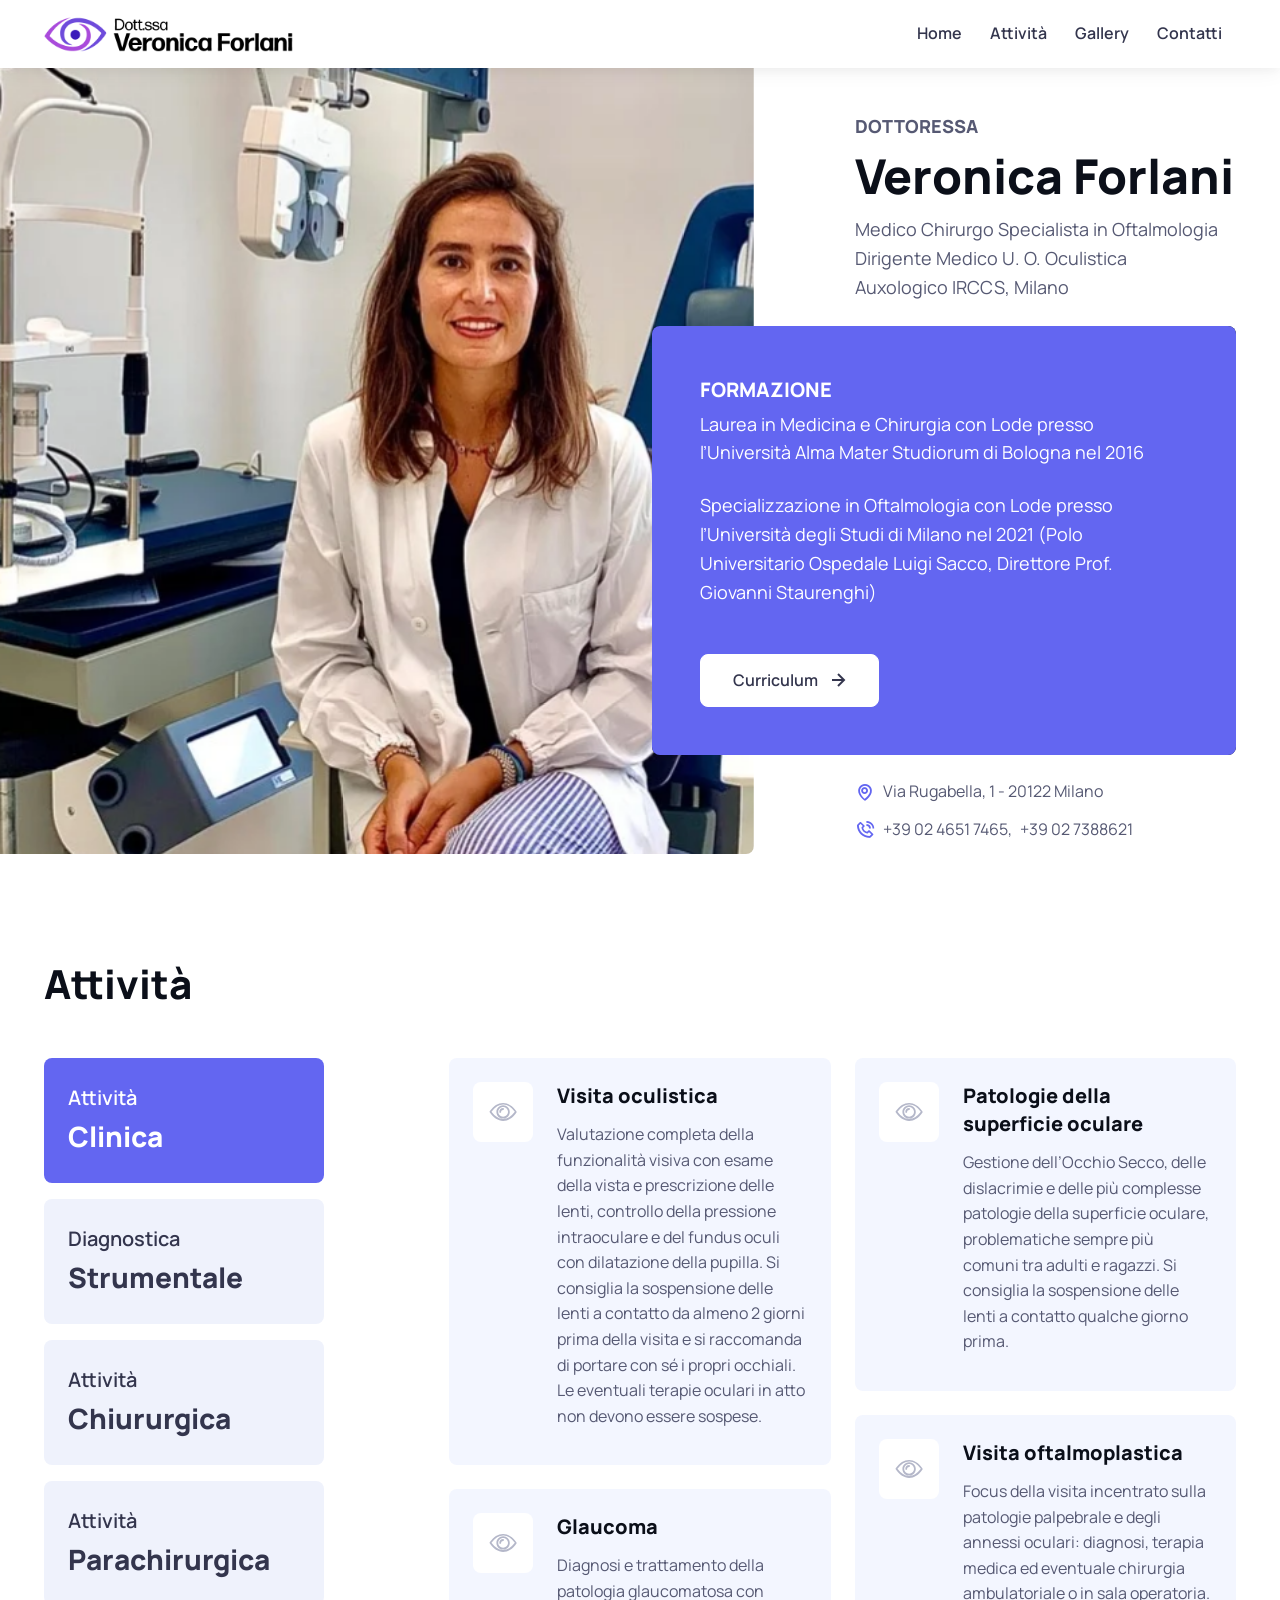
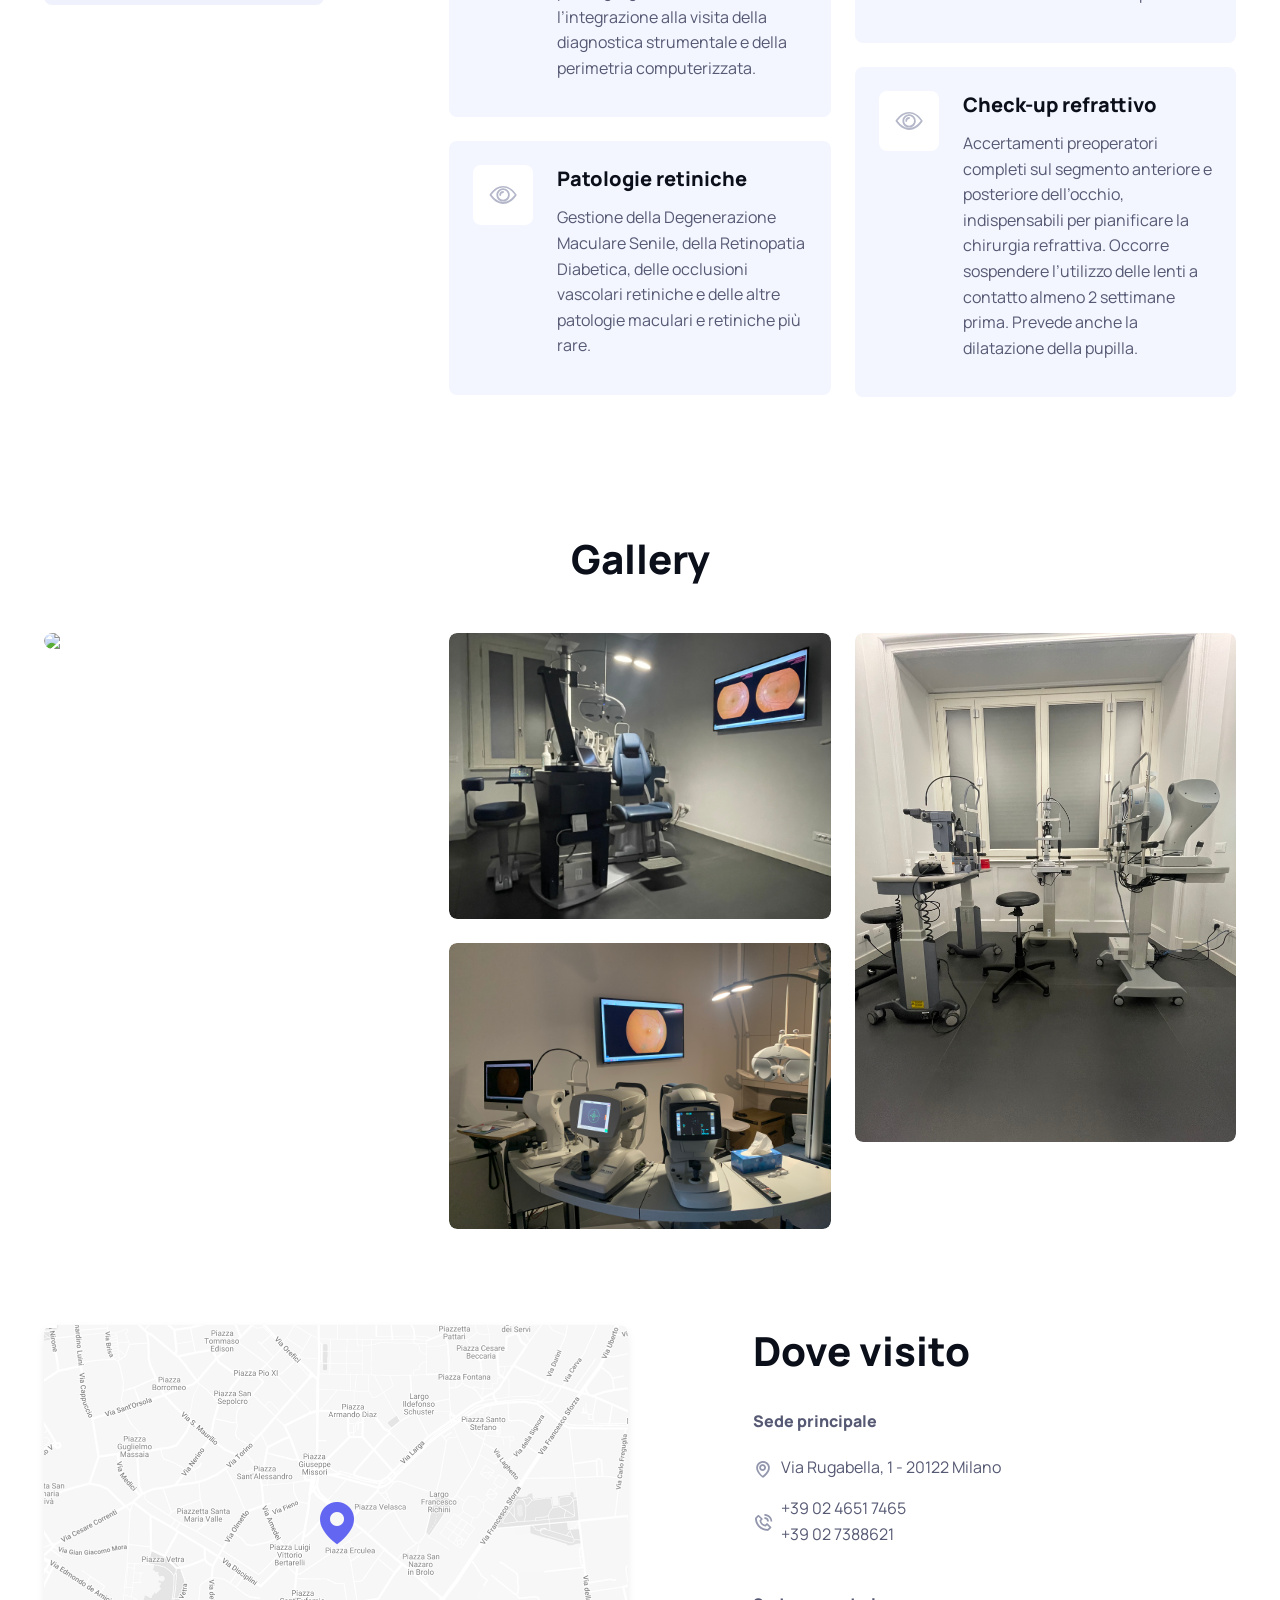
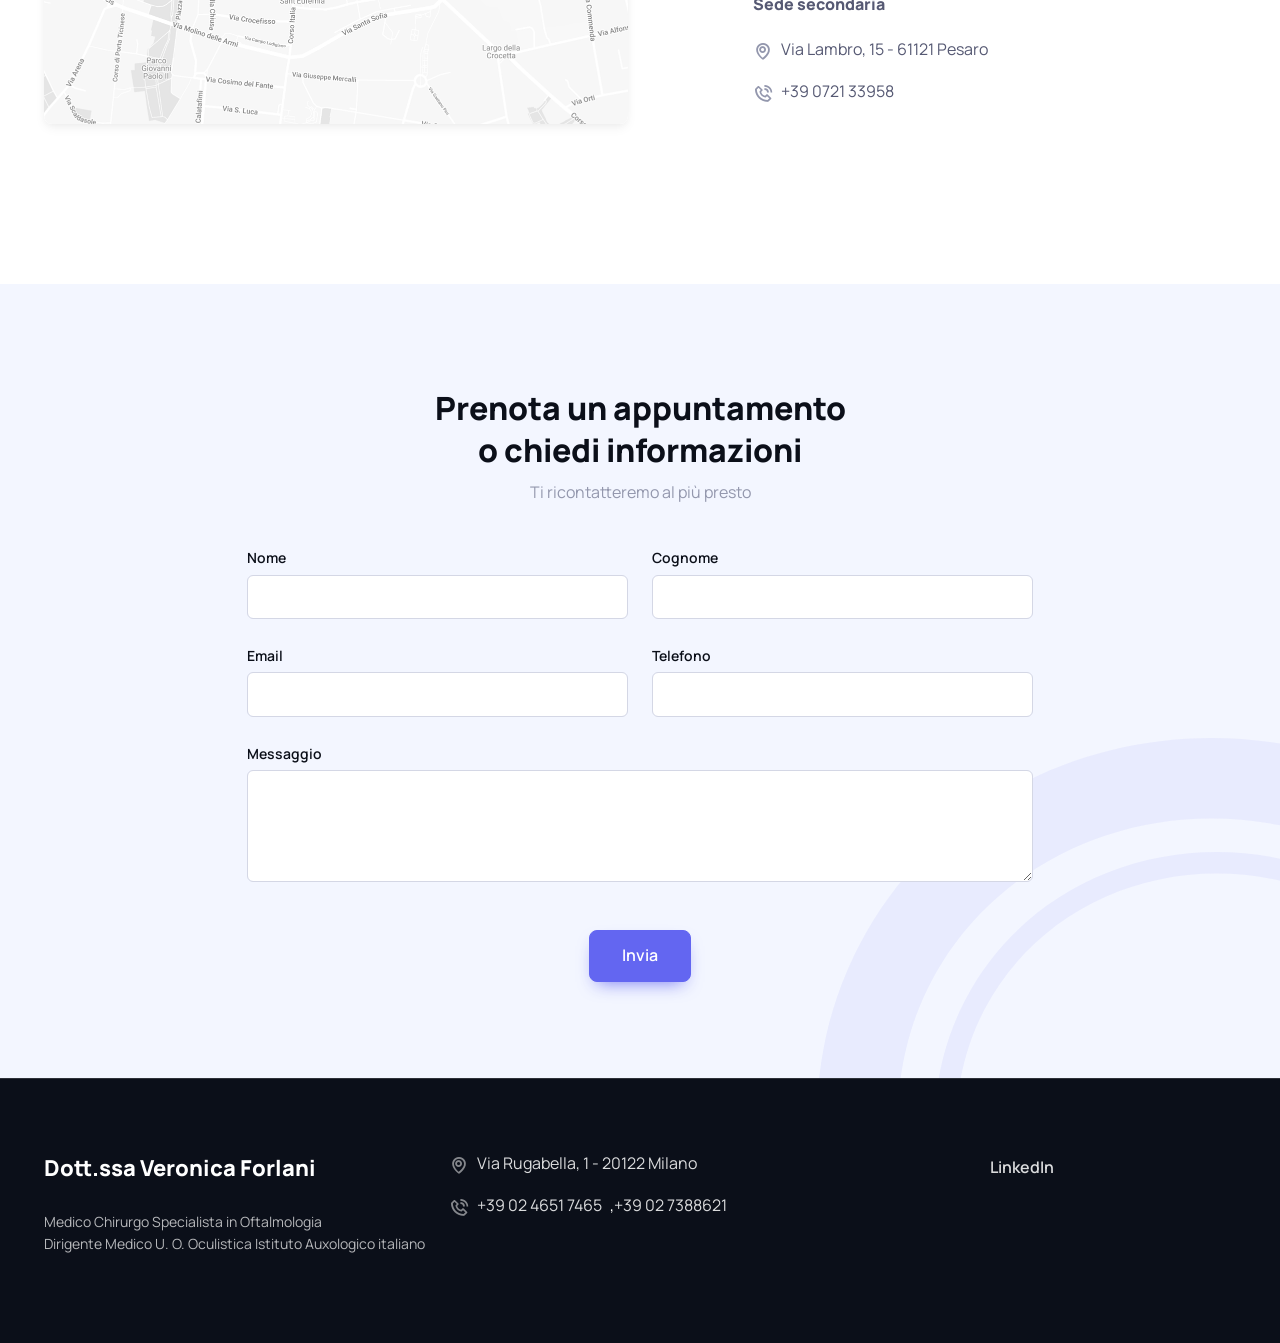
==== commit 1e27d970: "eliminato pulsante vedi tutto gallery" ====
--- a/website/index.html
+++ b/website/index.html
@@ -680,9 +680,9 @@
           </a>
         </div>
       </div>
-      <div class="col-12 text-center pt-2 pt-md-3 pt-lg-4">
+      <!--<div class="col-12 text-center pt-2 pt-md-3 pt-lg-4">
         <button type="button" class="btn btn-primary shadow-primary btn-lg">Vedi tutto</button>
-      </div>
+      </div>-->
     </section>
 
 
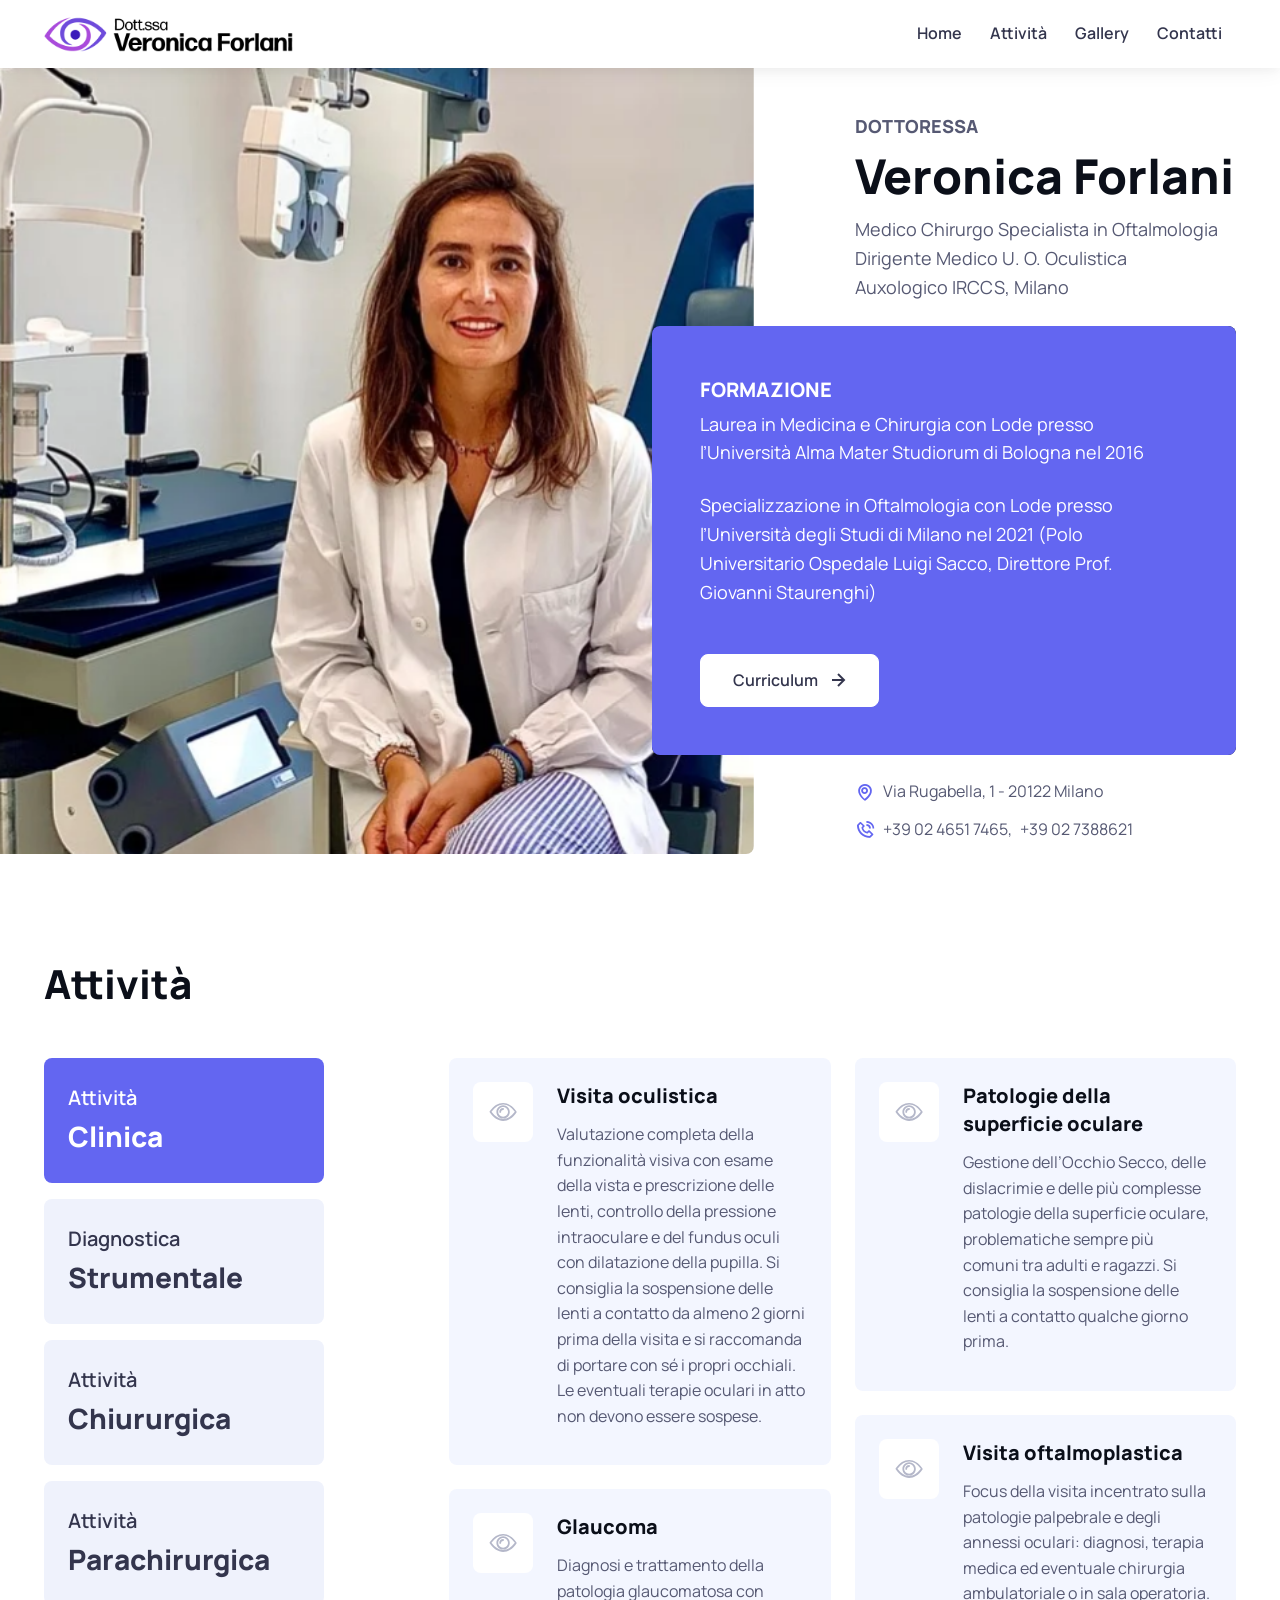
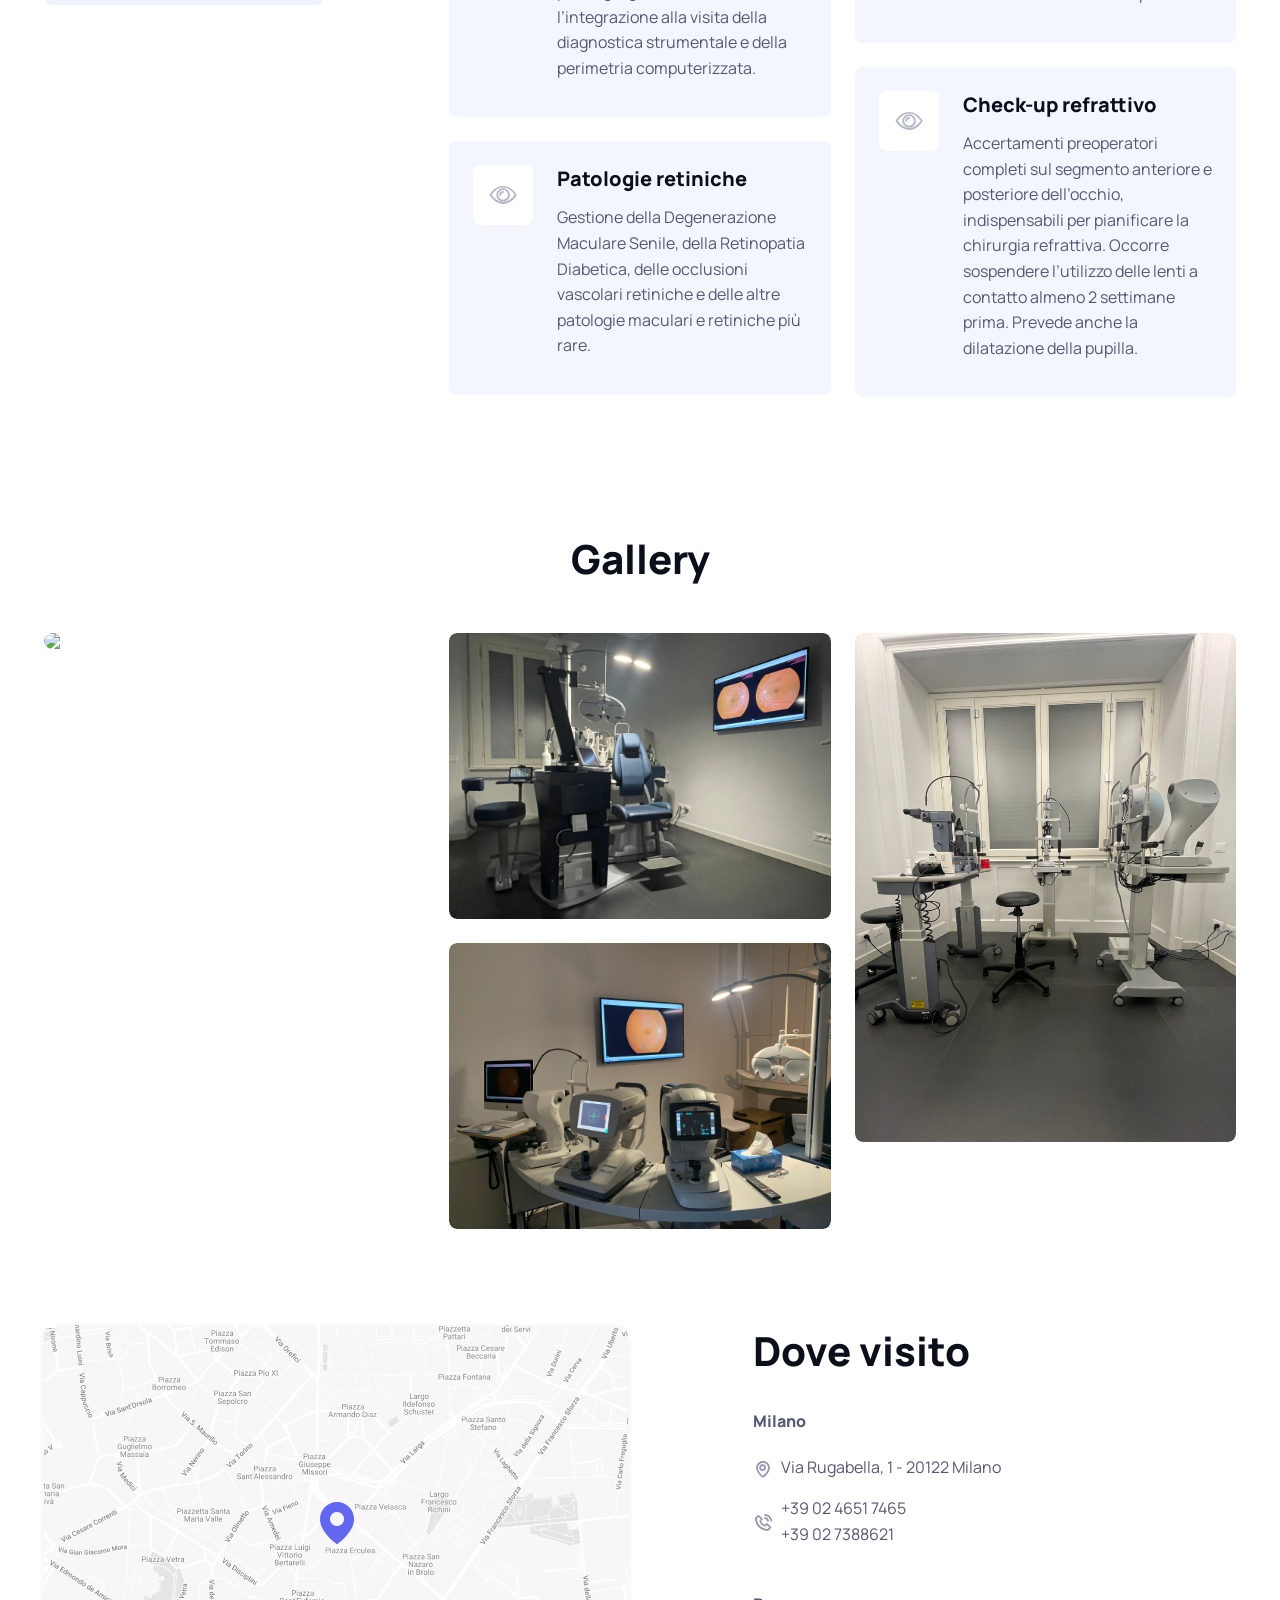
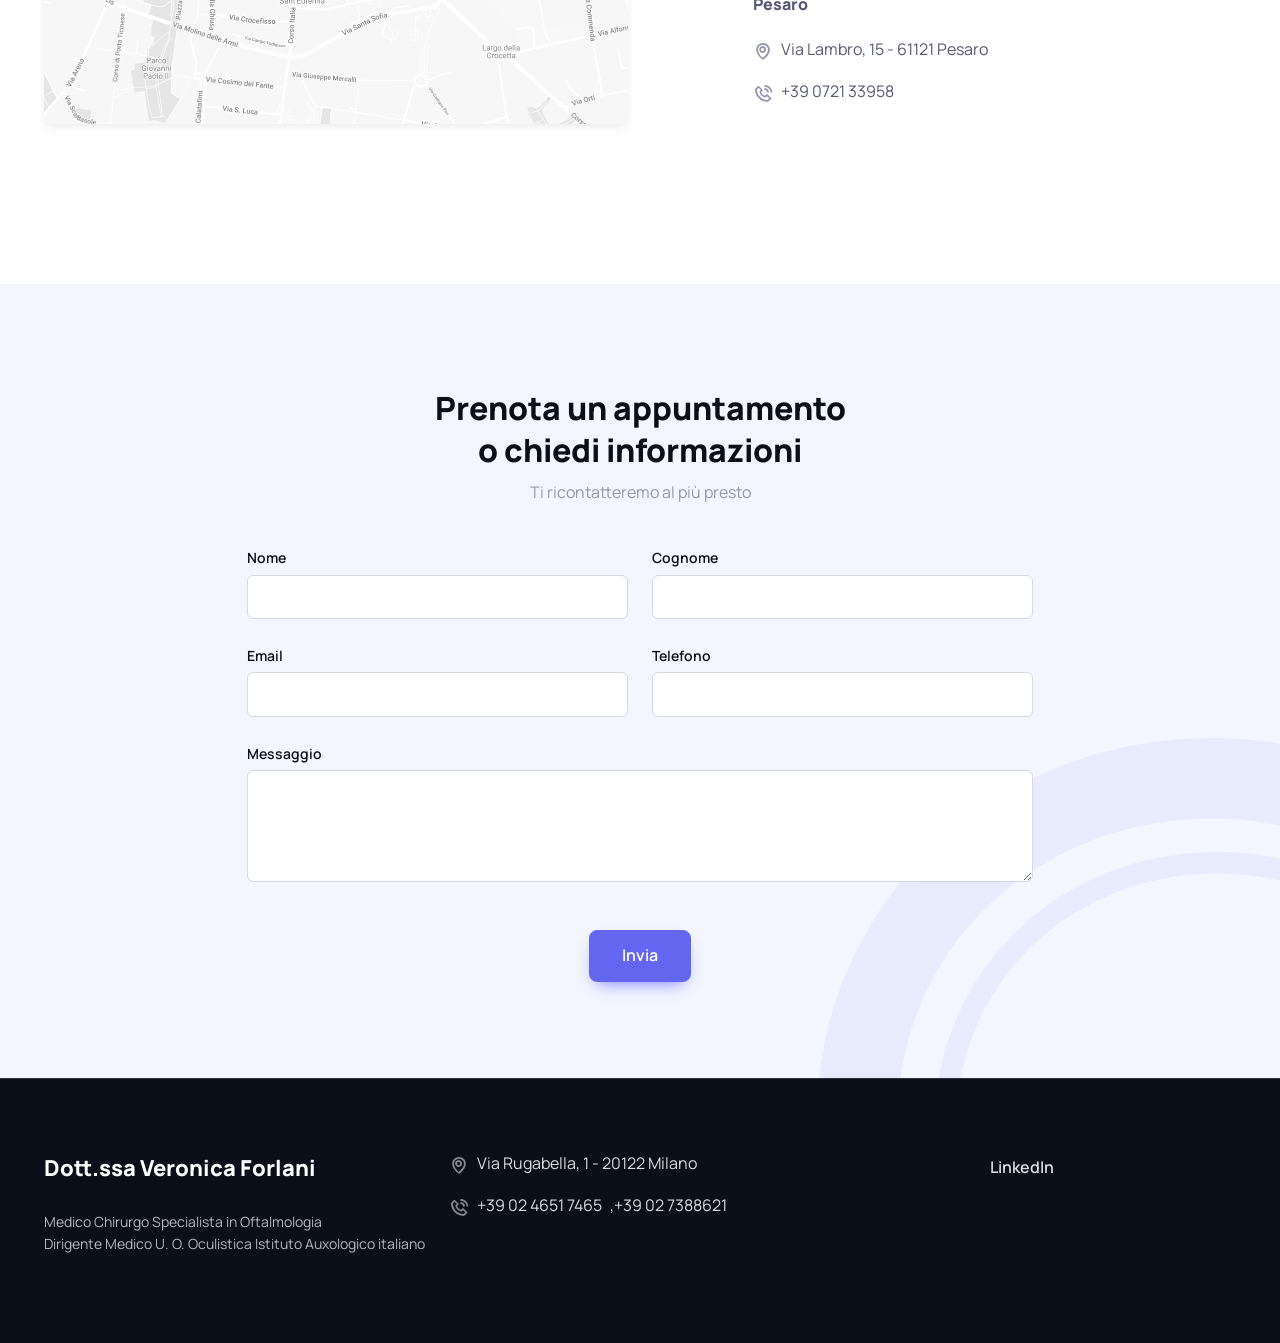
==== commit 4e06a9ab: "fix veloci post segnalazione vero" ====
--- a/website/index.html
+++ b/website/index.html
@@ -373,7 +373,7 @@
                         <img src="resources/img/test_ico.svg" width="28" alt="Icon">
                       </div>
                       <div class="ps-4">
-                        <h3 class="h5 pb-2 mb-1">Topografia corneale</h3>  
+                        <h3 class="h5 pb-2 mb-1">Capsulotomia Yag Laser</h3>  
                         <p class="pb-2 mb-1">Procedura ambulatoriale rapida e indolore indicata nei casi di cataratta secondaria. Con il termine cataratta secondaria ci si riferisce alla opacizzazione della capsula che contiene la lente intraoculare artificiale, può insorgere mesi o anni dopo l’intervento chirurgico. E’ necessaria la dilatazione della pupilla. Il recupero è immediato</p>
                       </div>
                     </div>
@@ -621,7 +621,7 @@
                   <hr class="my-3">
                   <div class="d-flex flex-md-row flex-column align-items-md-center">
                     <div class="col-lg-2">
-                      <p class="mb-1"><strong>Topografia corneale</strong></p>
+                      <p class="mb-1"><strong>Capsulotomia Yag Laser</strong></p>
                     </div>
                     <div class="ps-md-3 col-lg-10">
                       <p class="mb-0">Procedura ambulatoriale rapida e indolore indicata nei casi di cataratta secondaria. Con il termine cataratta secondaria ci si riferisce alla opacizzazione della capsula che contiene la lente intraoculare artificiale, può insorgere mesi o anni dopo l’intervento chirurgico. E’ necessaria la dilatazione della pupilla. Il recupero è immediato.</p>
@@ -704,7 +704,7 @@
         </div>
         <div class="col-xl-5 col-md-6 offset-xl-1">
           <h2 class="h1 pb-4 mb-1 mb-lg-2">Dove visito</h2>
-          <p><strong>Sede principale</strong></p>
+          <p><strong>Milano</strong></p>
           <ul class="list-unstyled pb-1 mb-0 mb-lg-1">
             <li class="d-flex mb-3">
               <i class="bx bx-map text-muted fs-xl mt-1 me-2"></i>
@@ -718,7 +718,7 @@
               </p>
             </li>
           </ul>
-          <p><strong>Sede secondaria</strong></p>
+          <p><strong>Pesaro</strong></p>
           <ul class="list-unstyled pb-3 mb-0 mb-lg-3">
             <li class="d-flex mb-3">
               <i class="bx bx-map text-muted fs-xl mt-1 me-2"></i>
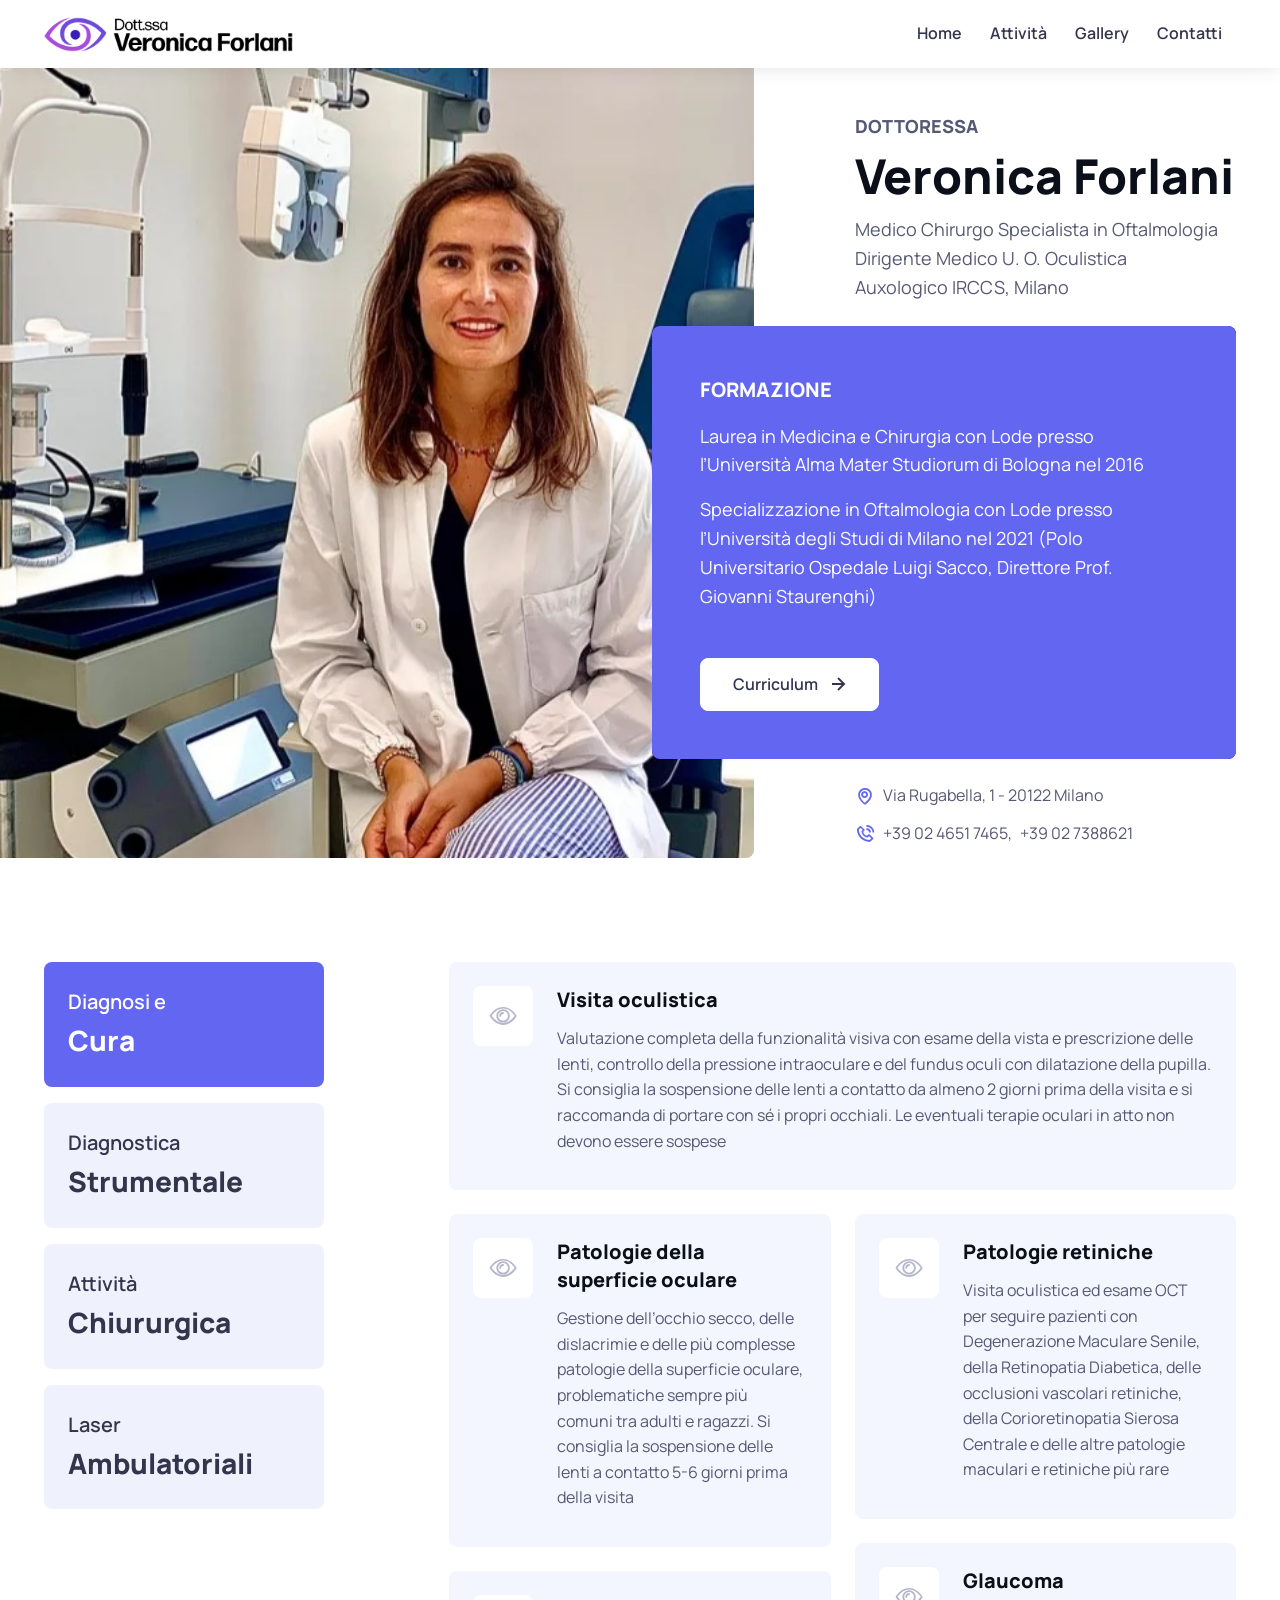
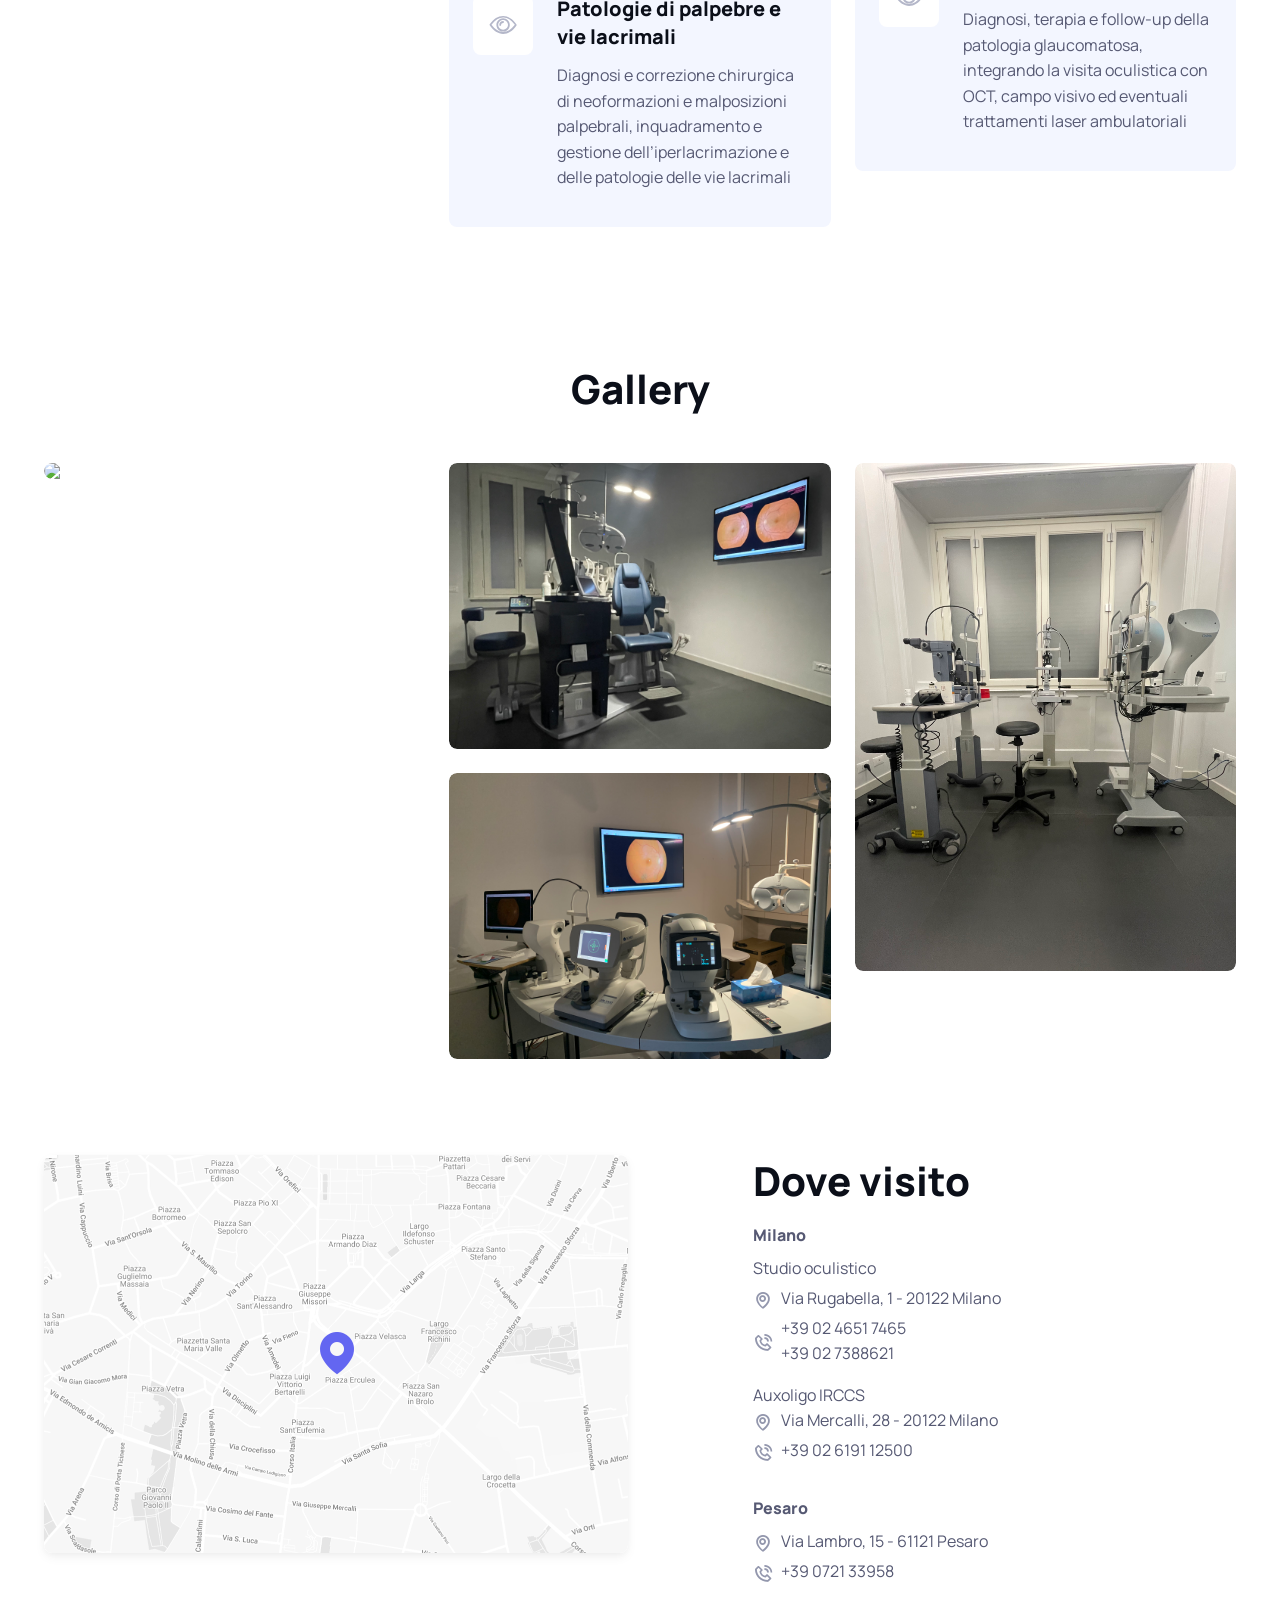
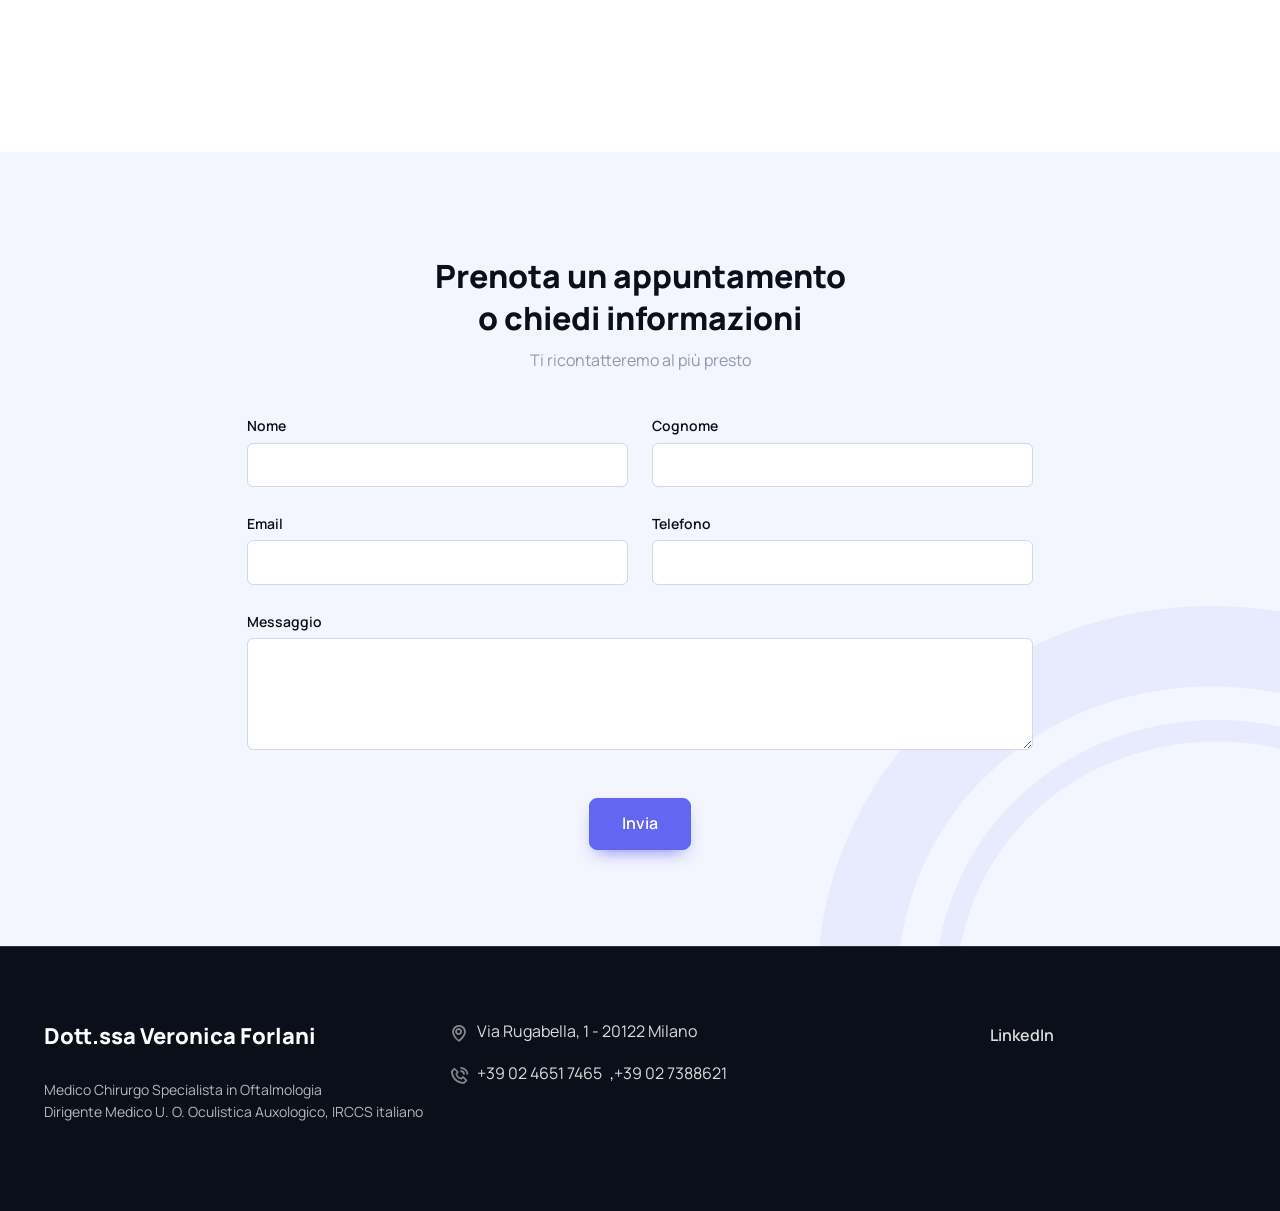
==== commit 65f091ef: "refactore folder immagini" ====
--- a/website/index.html
+++ b/website/index.html
@@ -91,8 +91,8 @@
               <div class="card bg-dark border-0 overflow-hidden py-4 px-2 p-sm-4">
                 <span class="position-absolute top-0 start-0 w-100 h-100 bg-primary"></span>
                 <div class="card-body position-relative zindex-5">
-                  <p class="fs-xl fw-bold text-white text-uppercase mb-1">formazione</p>
-                  <p class="fs-lg text-light mb-4">Laurea in Medicina e Chirurgia con Lode presso l’Università Alma Mater Studiorum di Bologna nel 2016</p>
+                  <p class="fs-xl fw-bold text-white text-uppercase mb-3">formazione</p>
+                  <p class="fs-lg text-light mb-3">Laurea in Medicina e Chirurgia con Lode presso l’Università Alma Mater Studiorum di Bologna nel 2016</p>
                   <p class="fs-lg text-light mb-5">Specializzazione in Oftalmologia con Lode presso l’Università degli Studi di Milano nel  2021 (Polo Universitario Ospedale Luigi Sacco, Direttore Prof. Giovanni  Staurenghi)</p>
                   <div class="d-flex flex-column flex-sm-row">
                     <a href="resources/doc/CV_Veronica%20Forlani.pdf" target="_blank" class="btn btn-light btn-lg">
@@ -125,16 +125,13 @@
     <!-- SECTION ATTIVITA -->
     <section class="container py-5 d-none d-sm-block" id="activity-laptop">
       <div class="row mt-xl-2 mb-xl-3 pb-3 py-md-4 py-lg-5">
-        <div class="col-12">
-          <h2 class="h1 text-center text-sm-start pb-2 pb-lg-0 mb-4 mb-lg-5">Attività</h2>
-        </div>
         <div class="col-lg-3 mb-4">
 
           <!-- Nav tabs -->
           <div class="nav flex-nowrap flex-lg-column nav-tabs" role="tablist" aria-orientation="vertical">
             <a href="#clinica" class="nav-link d-block w-100 rounded-3 p-4 p-xl-4 me-2 me-sm-3 me-lg-0 mb-lg-3 active" id="clinica-tab" data-bs-toggle="tab" role="tab" aria-controls="clinica" aria-selected="true">
-              <div class="fs-xl">Attività</div>
-              <div class="fs-3 fw-bold">Clinica</div>
+              <div class="fs-xl">Diagnosi e</div>
+              <div class="fs-3 fw-bold">Cura</div>
             </a>
             <a href="#strumentale" class="nav-link d-block w-100 rounded-3 p-4 p-xl-4 me-2 me-sm-3 me-lg-0 mb-lg-3" id="strumentale-tab" data-bs-toggle="tab" role="tab" aria-controls="strumentale" aria-selected="false" tabindex="-1">
               <div class="fs-xl">Diagnostica</div>
@@ -145,8 +142,8 @@
               <div class="fs-3 fw-bold">Chiururgica</div>
             </a>
             <a href="#parachirurgica" class="nav-link d-block w-100 rounded-3 p-4 p-xl-4 me-2 me-sm-3 me-lg-0 mb-lg-3" id="parachirurgica-tab" data-bs-toggle="tab" role="tab" aria-controls="parachirurgica" aria-selected="false" tabindex="-1">
-              <div class="fs-xl">Attività</div>
-              <div class="fs-3 fw-bold">Parachirurgica</div>
+              <div class="fs-xl">Laser</div>
+              <div class="fs-3 fw-bold">Ambulatoriali</div>
             </a>
           </div>
         </div>
@@ -157,7 +154,24 @@
 
             <!-- Clinica -->
             <div class="tab-pane fade active show" id="clinica" role="tabpanel" aria-labelledby="clinica-tab">
-              
+              <div class="row">
+                <div class="col-lg-12">
+                  <div class="card card-hover bg-secondary border-0 mb-4">
+                    <div class="card-body d-flex align-items-start">
+                      <div class="flex-shrink-0 bg-light rounded-3 p-3">
+                        <img src="resources/img/test_ico.svg" width="28" alt="Icon">
+                      </div>
+                      <div class="ps-4">
+                        <h3 class="h5 pb-2 mb-1">Visita oculistica</h3>  
+                        <p class="pb-2 mb-1">
+                          Valutazione completa della funzionalità visiva con esame della vista e prescrizione delle lenti, controllo della pressione intraoculare e del fundus oculi con dilatazione della pupilla. Si consiglia la sospensione delle lenti a contatto da almeno 2 giorni prima della visita e si raccomanda di portare con sé i propri occhiali. Le eventuali terapie oculari in atto non devono essere sospese
+                        </p>
+                      </div>
+                    </div>
+                  </div> 
+                </div>
+              </div>  
+                  
               <div class="row row-cols-1 row-cols-md-2">
                 <div class="col">
                   <div class="card card-hover bg-secondary border-0 mb-4">
@@ -166,11 +180,35 @@
                         <img src="resources/img/test_ico.svg" width="28" alt="Icon">
                       </div>
                       <div class="ps-4">
-                        <h3 class="h5 pb-2 mb-1">Visita oculistica</h3>  
-                        <p class="pb-2 mb-1">Valutazione completa della funzionalità visiva con esame della vista e  prescrizione delle lenti, controllo della pressione intraoculare e del  fundus oculi con dilatazione della pupilla. Si consiglia la sospensione  delle lenti a contatto da almeno 2 giorni prima della visita e si  raccomanda di portare con sé i propri occhiali. Le eventuali terapie  oculari in atto non devono essere sospese.</p>
-                      </div>
-                    </div>
-                  </div> 
+                        <h3 class="h5 pb-2 mb-1">Patologie della superficie oculare</h3>
+                        <p class="pb-2 mb-1">Gestione dell’occhio secco, delle dislacrimie e delle più complesse patologie della superficie oculare, problematiche sempre più comuni tra adulti e ragazzi. Si consiglia la sospensione delle lenti a contatto 5-6 giorni prima della visita</p>
+                      </div>
+                    </div>
+                  </div>
+                  <div class="card card-hover bg-secondary border-0 mb-4">
+                    <div class="card-body d-flex align-items-start">
+                      <div class="flex-shrink-0 bg-light rounded-3 p-3">
+                        <img src="resources/img/test_ico.svg" width="28" alt="Icon">
+                      </div>
+                      <div class="ps-4">
+                        <h3 class="h5 pb-2 mb-1">Patologie di palpebre e vie lacrimali</h3>
+                        <p class="pb-2 mb-1">Diagnosi e correzione chirurgica di neoformazioni e malposizioni palpebrali, inquadramento e gestione dell’iperlacrimazione e delle patologie delle vie lacrimali</p>
+                      </div>
+                    </div>
+                  </div>
+                </div>
+                <div class="col">
+                  <div class="card card-hover bg-secondary border-0 mb-4">
+                    <div class="card-body d-flex align-items-start">
+                      <div class="flex-shrink-0 bg-light rounded-3 p-3">
+                        <img src="resources/img/test_ico.svg" width="28" alt="Icon">
+                      </div>
+                      <div class="ps-4">
+                        <h3 class="h5 pb-2 mb-1">Patologie retiniche</h3>
+                        <p class="pb-2 mb-1">Visita oculistica ed esame OCT per seguire pazienti con Degenerazione Maculare Senile, della Retinopatia Diabetica, delle occlusioni vascolari retiniche, della Corioretinopatia Sierosa Centrale e delle altre patologie maculari e retiniche più rare</p>
+                      </div>
+                    </div>
+                  </div>
                   <div class="card card-hover bg-secondary border-0 mb-4">
                     <div class="card-body d-flex align-items-start">
                       <div class="flex-shrink-0 bg-light rounded-3 p-3">
@@ -178,59 +216,12 @@
                       </div>
                       <div class="ps-4">
                         <h3 class="h5 pb-2 mb-1">Glaucoma</h3>
-                        <p class="pb-2 mb-1">Diagnosi e trattamento della patologia glaucomatosa con l’integrazione alla visita della diagnostica strumentale e della perimetria computerizzata.</p>
-                      </div>
-                    </div>
-                  </div>
-                  <div class="card card-hover bg-secondary border-0 mb-4">
-                    <div class="card-body d-flex align-items-start">
-                      <div class="flex-shrink-0 bg-light rounded-3 p-3">
-                        <img src="resources/img/test_ico.svg" width="28" alt="Icon">
-                      </div>
-                      <div class="ps-4">
-                        <h3 class="h5 pb-2 mb-1">Patologie retiniche</h3>
-                        <p class="pb-2 mb-1">Gestione della Degenerazione Maculare Senile, della Retinopatia  Diabetica, delle occlusioni vascolari retiniche e delle altre patologie  maculari e retiniche più rare.</p>
-                      </div>
-                    </div>
-                  </div>
-                </div>
-                <div class="col">
-                  <div class="card card-hover bg-secondary border-0 mb-4">
-                    <div class="card-body d-flex align-items-start">
-                      <div class="flex-shrink-0 bg-light rounded-3 p-3">
-                        <img src="resources/img/test_ico.svg" width="28" alt="Icon">
-                      </div>
-                      <div class="ps-4">
-                        <h3 class="h5 pb-2 mb-1">Patologie della superficie oculare</h3>
-                        <p class="pb-2 mb-1">Gestione dell’Occhio Secco, delle dislacrimie e delle più complesse  patologie della superficie oculare, problematiche sempre più comuni tra  adulti e ragazzi. Si consiglia la sospensione delle lenti a contatto  qualche giorno prima.</p>
-                      </div>
-                    </div>
-                  </div>
-                  <div class="card card-hover bg-secondary border-0 mb-4">
-                    <div class="card-body d-flex align-items-start">
-                      <div class="flex-shrink-0 bg-light rounded-3 p-3">
-                        <img src="resources/img/test_ico.svg" width="28" alt="Icon">
-                      </div>
-                      <div class="ps-4">
-                        <h3 class="h5 pb-2 mb-1">Visita oftalmoplastica</h3>
-                        <p class="pb-2 mb-1">Focus della visita incentrato sulla patologie palpebrale e degli annessi oculari: diagnosi, terapia medica ed eventuale chirurgia ambulatoriale o in sala operatoria.</p>
-                      </div>
-                    </div>
-                  </div>
-                  <div class="card card-hover bg-secondary border-0 mb-4">
-                    <div class="card-body d-flex align-items-start">
-                      <div class="flex-shrink-0 bg-light rounded-3 p-3">
-                        <img src="resources/img/test_ico.svg" width="28" alt="Icon">
-                      </div>
-                      <div class="ps-4">
-                        <h3 class="h5 pb-2 mb-1">Check-up refrattivo</h3>
-                        <p class="pb-2 mb-1">Accertamenti preoperatori completi sul segmento anteriore e posteriore  dell’occhio, indispensabili per pianificare la chirurgia refrattiva.  Occorre sospendere l’utilizzo delle lenti a contatto almeno 2 settimane  prima. Prevede anche la dilatazione della pupilla.</p>
-                      </div>
-                    </div>
-                  </div>
-                </div>
-              </div>
-             
+                        <p class="pb-2 mb-1">Diagnosi, terapia e follow-up della patologia glaucomatosa, integrando la visita oculistica con OCT, campo visivo ed eventuali trattamenti laser ambulatoriali</p>
+                      </div>
+                    </div>
+                  </div>
+                </div>
+              </div>
             </div>
 
             <!-- Strumentale -->
@@ -243,8 +234,32 @@
                         <img src="resources/img/test_ico.svg" width="28" alt="Icon">
                       </div>
                       <div class="ps-4">
-                        <h3 class="h5 pb-2 mb-1">OCT Spectralis</h3>  
+                        <h3 class="h5 pb-2 mb-1">OCT</h3>  
                         <p class="pb-2 mb-1">Esame indolore e non invasivo che acquisisce immagini ad alta risoluzione della retina e del nervo ottico. Indispensabile per la gestione delle maculopatie e del glaucoma. Può essere necessaria la dilatazione della pupilla</p>
+                      </div>
+                    </div>
+                  </div> 
+                  <div class="card card-hover bg-secondary border-0 mb-4">
+                    <div class="card-body d-flex align-items-start">
+                      <div class="flex-shrink-0 bg-light rounded-3 p-3">
+                        <img src="resources/img/test_ico.svg" width="28" alt="Icon">
+                      </div>
+                      <div class="ps-4">
+                        <h3 class="h5 pb-2 mb-1">Campo Visivo</h3>  
+                        <p class="pb-2 mb-1">Esame funzionale che valuta la percezione luminosa di ciascun occhio, è il cardine per la diagnosi e follow-up del glaucoma e di molte altre patologie oftalmologiche e neuroftalmologiche. Per una corretta esecuzione è fondamentale una buona collaborazione da parte del paziente. Non richiede dilatazione della pupilla</p>
+                      </div>
+                    </div>
+                  </div> 
+                </div>
+                <div class="col">
+                  <div class="card card-hover bg-secondary border-0 mb-4">
+                    <div class="card-body d-flex align-items-start">
+                      <div class="flex-shrink-0 bg-light rounded-3 p-3">
+                        <img src="resources/img/test_ico.svg" width="28" alt="Icon">
+                      </div>
+                      <div class="ps-4">
+                        <h3 class="h5 pb-2 mb-1">Angio-OCT</h3>  
+                        <p class="pb-2 mb-1">Esame indolore e non invasivo che, senza l’utilizzo di un mezzo di contrasto, permette una precisa analisi della vascolarizzazione retinica e coroideale. Indispensabile per la diagnosi della degenerazione maculare senile essudativa. Può essere necessaria la dilatazione della pupilla</p>
                       </div>
                     </div>
                   </div> 
@@ -256,30 +271,6 @@
                       <div class="ps-4">
                         <h3 class="h5 pb-2 mb-1">Topografia corneale</h3>  
                         <p class="pb-2 mb-1">Esame indolore e non invasivo che studia la morfologia e lo spessore corneale. Impiegato nella diagnosi e follow-up delle patologie corneali come il cheratocono, è inoltre fondamentale per la pianificazione della chirurgia refrattiva. Non richiede dilatazione della pupilla</p>
-                      </div>
-                    </div>
-                  </div> 
-                </div>
-                <div class="col">
-                  <div class="card card-hover bg-secondary border-0 mb-4">
-                    <div class="card-body d-flex align-items-start">
-                      <div class="flex-shrink-0 bg-light rounded-3 p-3">
-                        <img src="resources/img/test_ico.svg" width="28" alt="Icon">
-                      </div>
-                      <div class="ps-4">
-                        <h3 class="h5 pb-2 mb-1">Angio-OCT Spectralis</h3>  
-                        <p class="pb-2 mb-1">Esame indolore e non invasivo che, senza l’utilizzo di un mezzo di contrasto, permette una precisa analisi della vascolarizzazione retinica e coroideale. Indispensabile per la diagnosi della degenerazione maculare senile essudativa. Può essere necessaria la dilatazione della pupilla</p>
-                      </div>
-                    </div>
-                  </div> 
-                  <div class="card card-hover bg-secondary border-0 mb-4">
-                    <div class="card-body d-flex align-items-start">
-                      <div class="flex-shrink-0 bg-light rounded-3 p-3">
-                        <img src="resources/img/test_ico.svg" width="28" alt="Icon">
-                      </div>
-                      <div class="ps-4">
-                        <h3 class="h5 pb-2 mb-1">Campo Visivo</h3>  
-                        <p class="pb-2 mb-1">Esame funzionale che valuta la percezione luminosa di ciascun occhio, esame cardine per la diagnosi e follow-up del glaucoma e di molte altre patologie oftalmologiche e neuroftalmologiche. Per una corretta esecuzione è fondamentale una buona collaborazione da parte del paziente. Non richiede dilatazione della pupilla</p>
                       </div>
                     </div>
                   </div> 
@@ -290,9 +281,8 @@
             <!-- Chiururgica -->
             <div class="tab-pane fade" id="chirurgica" role="tabpanel" aria-labelledby="chirurgica-tab">
               <div class="text-center">
-                <p>Tutta l’attività chirurgica non viene eseguita in sede ma presso<br>
-                  “Auxologico IRCCS Capitanio”, via Mercalli 28, 20122 Milano</p>
-                </div>
+                <p class="fst-italic"><small>Tutta l’attività chirurgica viene svolta presso “Auxologico IRCCS Capitanio” Milano</small></p>
+              </div>
               <div class="row row-cols-1 row-cols-md-2">
                 <div class="col">
                   <div class="card card-hover bg-secondary border-0 mb-4">
@@ -302,23 +292,12 @@
                       </div>
                       <div class="ps-4">
                         <h3 class="h5 pb-2 mb-1">Chirurgia della cataratta</h3>  
-                        <p class="pb-2 mb-1">La cataratta è l’opacizzazione del cristallino, la lente intraoculare che usiamo per la messa a fuoco. Con l’età il cristallino tende ad opacizzarsi e conseguentemente la vista cala. Con l’intervento chirurgico si toglie il cristallino opacizzato e si inserisce al suo posto una lente artificiale trasparente, che rimarrà in sede tutta la vita. L’intervento si fa in sala operatoria in regime di day hospital con un’anestesia topica o locale</p>
-                      </div>
-                    </div>
-                  </div> 
-                  <div class="card card-hover bg-secondary border-0 mb-4">
-                    <div class="card-body d-flex align-items-start">
-                      <div class="flex-shrink-0 bg-light rounded-3 p-3">
-                        <img src="resources/img/test_ico.svg" width="28" alt="Icon">
-                      </div>
-                      <div class="ps-4">
-                        <h3 class="h5 pb-2 mb-1">Chirurgia refrattiva</h3>  
-                        <p class="pb-2 mb-1">Chirurgia che consente la correzione dei difetti refrattivi (miopia, astigmatismo e ipermetropia) tramite l’utilizzo di laser ad eccimeri e femtosecondi. Consente l’immediata sospensione degli occhiali e un rapido recupero post-chirurgico</p>
-                      </div>
-                    </div>
-                  </div> 
-                </div>
-                <div class="col">
+                        <p class="pb-2 mb-1">
+                          La cataratta è l’opacizzazione del cristallino, la lente intraoculare che ci consente di mettere a fuoco le immagini. Con l’età il cristallino tende ad opacizzarsi e la vista cala. Con l’intervento chirurgico si toglie il cristallino opacizzato e lo si sostituisce con una lente artificiale trasparente, che rimarrà per tutta la vita
+                        </p>
+                      </div>
+                    </div>
+                  </div> 
                   <div class="card card-hover bg-secondary border-0 mb-4">
                     <div class="card-body d-flex align-items-start">
                       <div class="flex-shrink-0 bg-light rounded-3 p-3">
@@ -326,17 +305,20 @@
                       </div>
                       <div class="ps-4">
                         <h3 class="h5 pb-2 mb-1">Chirurgia Oftalmoplastica</h3>  
-                        <p class="pb-2 mb-1">Chirurgia delle palpebre e degli annessi oculari, si effettuano interventi di:</p>
+                        <p class="pb-2 mb-1">Chirurgia di palpebre e vie lacrimali, si effettuano interventi di:</p>
                           <ul>
                             <li>escissione di neoformazioni palpebrali e ricostruzione</li>
                             <li>correzione di entropion ed ectropion</li>
                             <li>blefaroplastica superiore</li>
                             <li>correzione di ptosi</li>
-                            <li>escissione di pterigio, calazio e xantelasma</li>
+                            <li>escissione di pterigio, calazio, xantelasma e lesioni palpebrali minori</li>
+                            <li>dacriocistorinostomia e altri interventi ambulatoriali sulle vie lacrimali</li>
                           </ul>
                       </div>
                     </div>
                   </div> 
+                </div>
+                <div class="col">
                   <div class="card card-hover bg-secondary border-0 mb-4">
                     <div class="card-body d-flex align-items-start">
                       <div class="flex-shrink-0 bg-light rounded-3 p-3">
@@ -345,6 +327,28 @@
                       <div class="ps-4">
                         <h3 class="h5 pb-2 mb-1">Impianto di IOL Premium</h3>  
                         <p class="pb-2 mb-1">Con la chirurgia della cataratta si possono impiantare lenti di ultima generazione molto più performanti rispetto alle lenti standard: consentono la messa a fuoco da lontano e vicino senza l’utilizzo degli occhiali. Possono essere indicate anche in pazienti più giovani per correggere difetti refrattivi</p>
+                      </div>
+                    </div>
+                  </div> 
+                  <div class="card card-hover bg-secondary border-0 mb-4">
+                    <div class="card-body d-flex align-items-start">
+                      <div class="flex-shrink-0 bg-light rounded-3 p-3">
+                        <img src="resources/img/test_ico.svg" width="28" alt="Icon">
+                      </div>
+                      <div class="ps-4">
+                        <h3 class="h5 pb-2 mb-1">Chirurgia refrattiva</h3>  
+                        <p class="pb-2 mb-1">Chirurgia che consente la correzione dei difetti refrattivi (miopia, astigmatismo e ipermetropia) tramite l’utilizzo di laser ad eccimeri e femtosecondi. Consente l’immediata sospensione degli occhiali e un rapido recupero post-chirurgico</p>
+                      </div>
+                    </div>
+                  </div> 
+                  <div class="card card-hover bg-secondary border-0 mb-4">
+                    <div class="card-body d-flex align-items-start">
+                      <div class="flex-shrink-0 bg-light rounded-3 p-3">
+                        <img src="resources/img/test_ico.svg" width="28" alt="Icon">
+                      </div>
+                      <div class="ps-4">
+                        <h3 class="h5 pb-2 mb-1">Iniezioni intravitreali</h3>  
+                        <p class="pb-2 mb-1">Trattamento indicato nelle maculopatie essudative, nella retinopatia diabetica e nelle patologie vascolari retiniche</p>
                       </div>
                     </div>
                   </div> 
@@ -362,19 +366,19 @@
                         <img src="resources/img/test_ico.svg" width="28" alt="Icon">
                       </div>
                       <div class="ps-4">
-                        <h3 class="h5 pb-2 mb-1">Iniezioni intravitreali</h3>  
-                        <p class="pb-2 mb-1">Trattamenti indicati nelle maculopatie essudative, nella retinopatia diabetica e nelle patologie vascolari retiniche. Si esegue in sala operatoria in regime di day hospital</p>
-                      </div>
-                    </div>
-                  </div> 
-                  <div class="card card-hover bg-secondary border-0 mb-4">
-                    <div class="card-body d-flex align-items-start">
-                      <div class="flex-shrink-0 bg-light rounded-3 p-3">
-                        <img src="resources/img/test_ico.svg" width="28" alt="Icon">
-                      </div>
-                      <div class="ps-4">
                         <h3 class="h5 pb-2 mb-1">Capsulotomia Yag Laser</h3>  
-                        <p class="pb-2 mb-1">Procedura ambulatoriale rapida e indolore indicata nei casi di cataratta secondaria. Con il termine cataratta secondaria ci si riferisce alla opacizzazione della capsula che contiene la lente intraoculare artificiale, può insorgere mesi o anni dopo l’intervento chirurgico. E’ necessaria la dilatazione della pupilla. Il recupero è immediato</p>
+                        <p class="pb-2 mb-1">Laser ambulatoriale rapido e indolore indicato nei casi di cataratta secondaria, cioè in quei pazienti che hanno una opacizzazione della capsula che contiene la lente intraoculare artificiale. Questa opacizzazione può insorgere mesi o anni dopo l’intervento chirurgico di cataratta. È necessaria la dilatazione della pupilla. Il recupero è immediato</p>
+                      </div>
+                    </div>
+                  </div> 
+                  <div class="card card-hover bg-secondary border-0 mb-4">
+                    <div class="card-body d-flex align-items-start">
+                      <div class="flex-shrink-0 bg-light rounded-3 p-3">
+                        <img src="resources/img/test_ico.svg" width="28" alt="Icon">
+                      </div>
+                      <div class="ps-4">
+                        <h3 class="h5 pb-2 mb-1">Iridotomia Yag Laser</h3>  
+                        <p class="pb-2 mb-1">Laser ambulatoriale indicato in occhi con conformazioni anatomiche ridotte, quindi a rischio di aumenti di pressione intraoculare anche gravi. Il laser crea un piccolo foro microscopico sull’iride che previene questi rialzi pressori</p>
                       </div>
                     </div>
                   </div> 
@@ -386,26 +390,25 @@
                         <img src="resources/img/test_ico.svg" width="28" alt="Icon">
                       </div>
                       <div class="ps-4">
-                        <h3 class="h5 pb-2 mb-1">Iridotomia Yag laser</h3>  
-                        <p class="pb-2 mb-1">Procedura laser indicata in pazienti con angolo irido-corneale occludibile, crea un foro irideo microscopico che permette la comunicazione tra la camera anteriore e la camera posteriore dell’occhio prevenendo il rialzo della pressione intraoculare nei soggetti predisposti</p>
-                      </div>
-                    </div>
-                  </div> 
-                  <div class="card card-hover bg-secondary border-0 mb-4">
-                    <div class="card-body d-flex align-items-start">
-                      <div class="flex-shrink-0 bg-light rounded-3 p-3">
-                        <img src="resources/img/test_ico.svg" width="28" alt="Icon">
-                      </div>
-                      <div class="ps-4">
                         <h3 class="h5 pb-2 mb-1">Laser retinico</h3>  
-                        <p class="pb-2 mb-1">Trattamento laser retinico periferico che si esegue in caso di fori o rotture retiniche, prima che causino un distacco di retina. Indicato anche nella gestione di alcune forme di retinopatia diabetica e di occlusioni vascolari retiniche.  E’ necessaria la dilatazione della pupilla</p>
-                      </div>
-                    </div>
-                  </div> 
-                </div>
-              </div>
-            </div>
-
+                        <p class="pb-2 mb-1">Trattamento laser che si esegue in caso di fori o rotture retiniche, prima che possano evolvere in un distacco di retina. Indicato anche nella gestione di alcuni casi di retinopatia diabetica e di occlusioni vascolari retiniche. È necessaria la dilatazione della pupilla</p>
+                      </div>
+                    </div>
+                  </div> 
+                  <div class="card card-hover bg-secondary border-0 mb-4">
+                    <div class="card-body d-flex align-items-start">
+                      <div class="flex-shrink-0 bg-light rounded-3 p-3">
+                        <img src="resources/img/test_ico.svg" width="28" alt="Icon">
+                      </div>
+                      <div class="ps-4">
+                        <h3 class="h5 pb-2 mb-1">Laser SLT</h3>  
+                        <p class="pb-2 mb-1">Trabeculoplastica laser che riduce la pressione intraoculare, indicata in pazienti con pressione intraoculare aumentata, può sostituire l’utilizzo quotidiano dei colliri ipotonizzanti. Non richiede dilatazione della pupilla, non è doloroso e può essere ripetuto anche più volte</p>
+                      </div>
+                    </div>
+                  </div> 
+                </div>
+              </div>
+            </div>
           </div>
         </div>
       </div>
@@ -416,7 +419,6 @@
     <section class="container mb-5 pb-2 pb-md-4 pb-lg-5 d-block d-sm-none" id="activity-mobile">
       <div class="card border-0 bg-secondary p-md-5 px-sm-2 pt-4 pb-3">
         <div class="card-body mx-auto w-100" style="max-width: 860px;">
-          <h2 class="h1 mb-4 text-center">Attività</h2>
 
           <!-- Accordion: Alternative style -->
           <div class="accordion" id="accordion-services">
@@ -424,25 +426,34 @@
             <!-- Item -->
             <div class="accordion-item border-0 rounded-3 shadow-sm mb-3">
               <h3 class="accordion-header" id="heading-1">
-                <button class="accordion-button fs-xl shadow-none rounded-3" type="button" data-bs-toggle="collapse" data-bs-target="#collapse-1" aria-expanded="true" aria-controls="collapse-1">Attività clinica</button>
+                <button class="accordion-button fs-xl shadow-none rounded-3 collapsed" type="button" data-bs-toggle="collapse" data-bs-target="#collapse-1" aria-expanded="false" aria-controls="collapse-1">Diagnosi e cura</button>
               </h3>
-              <div class="accordion-collapse collapse show" id="collapse-1" aria-labelledby="heading-1" data-bs-parent="#accordion-services">
+              <div class="accordion-collapse collapse" id="collapse-1" aria-labelledby="heading-1" data-bs-parent="#accordion-services">
                 <div class="accordion-body pt-0">
                   <div class="d-flex flex-md-row flex-column align-items-md-center">
                     <div class="col-lg-2">
                       <p class="mb-1"><strong>Visita oculistica</strong></p>
                     </div>
                     <div class="ps-md-3 col-lg-10">
-                      <p class="mb-0">Valutazione completa della funzionalità visiva con esame della vista e prescrizione delle lenti, controllo della pressione intraoculare e del fundus oculi con dilatazione della pupilla. Si consiglia la sospensione delle lenti a contatto da almeno 2 giorni prima della visita e si raccomanda di portare con sé i propri occhiali. Le eventuali terapie oculari in atto non devono essere sospese.</p>
-                    </div>
-                  </div>
-                  <hr class="my-3">
-                  <div class="d-flex flex-md-row flex-column align-items-md-center">
-                    <div class="col-lg-2">
-                      <p class="mb-1"><strong>Check-up refrattivo</strong></p>
-                    </div>
-                    <div class="ps-md-3 col-lg-10">
-                      <p class="mb-0">Accertamenti preoperatori completi sul segmento anteriore e posteriore dell’occhio, indispensabili per pianificare la chirurgia refrattiva. Occorre sospendere l’utilizzo delle lenti a contatto almeno 2 settimane prima. Prevede anche la dilatazione della pupilla.</p>
+                      <p class="mb-0">Valutazione completa della funzionalità visiva con esame della vista e prescrizione delle lenti, controllo della pressione intraoculare e del fundus oculi con dilatazione della pupilla. Si consiglia la sospensione delle lenti a contatto da almeno 2 giorni prima della visita e si raccomanda di portare con sé i propri occhiali. Le eventuali terapie oculari in atto non devono essere sospese</p>
+                    </div>
+                  </div>
+                  <hr class="my-3">
+                  <div class="d-flex flex-md-row flex-column align-items-md-center">
+                    <div class="col-lg-2">
+                      <p class="mb-1"><strong>Patologie della superficie oculare</strong></p>
+                    </div>
+                    <div class="ps-md-3 col-lg-10">
+                      <p class="mb-0">Gestione dell’occhio secco, delle dislacrimie e delle più complesse patologie della superficie oculare, problematiche sempre più comuni tra adulti e ragazzi. Si consiglia la sospensione delle lenti a contatto 5-6 giorni prima della visita</p>
+                    </div>
+                  </div>
+                  <hr class="my-3">
+                  <div class="d-flex flex-md-row flex-column align-items-md-center">
+                    <div class="col-lg-2">
+                      <p class="mb-1"><strong>Patologie di palpebre e vie lacrimali</strong></p>
+                    </div>
+                    <div class="ps-md-3 col-lg-10">
+                      <p class="mb-0">Diagnosi e correzione chirurgica di neoformazioni e malposizioni palpebrali, inquadramento e gestione dell’iperlacrimazione e delle patologie delle vie lacrimali</p>
                     </div>
                   </div>
                   <hr class="my-3">
@@ -451,7 +462,7 @@
                       <p class="mb-1"><strong>Patologie retiniche</strong></p>
                     </div>
                     <div class="ps-md-3 col-lg-10">
-                      <p class="mb-0">Gestione della Degenerazione Maculare Senile, della Retinopatia Diabetica, delle occlusioni vascolari retiniche e delle altre patologie maculari e retiniche più rare.</p>
+                      <p class="mb-0">Visita oculistica ed esame OCT per seguire pazienti con Degenerazione Maculare Senile, della Retinopatia Diabetica, delle occlusioni vascolari retiniche, della Corioretinopatia Sierosa Centrale e delle altre patologie maculari e retiniche più rare</p>
                     </div>
                   </div>
                   <hr class="my-3">
@@ -460,43 +471,7 @@
                       <p class="mb-1"><strong>Glaucoma</strong></p>
                     </div>
                     <div class="ps-md-3 col-lg-10">
-                      <p class="mb-0">Diagnosi e trattamento della patologia glaucomatosa con l’integrazione alla visita della diagnostica strumentale e della perimetria computerizzata.</p>
-                    </div>
-                  </div>
-                  <hr class="my-3">
-                  <div class="d-flex flex-md-row flex-column align-items-md-center">
-                    <div class="col-lg-2">
-                      <p class="mb-1"><strong>Curva Tonometrica</strong></p>
-                    </div>
-                    <div class="ps-md-3 col-lg-10">
-                      <p class="mb-0">Monitoraggio della pressione intraoculare nelle 12 ore, richiede la disponibilità del paziente a presentarsi in studio più volte durante la giornata.</p>
-                    </div>
-                  </div>
-                  <hr class="my-3">
-                  <div class="d-flex flex-md-row flex-column align-items-md-center">
-                    <div class="col-lg-2">
-                      <p class="mb-1"><strong>Patologie della superficie oculare</strong></p>
-                    </div>
-                    <div class="ps-md-3 col-lg-10">
-                      <p class="mb-0">Gestione dell’Occhio Secco, delle dislacrimie e delle più complesse patologie della superficie oculare, problematiche sempre più comuni tra adulti e ragazzi. Si consiglia la sospensione delle lenti a contatto qualche giorno prima.</p>
-                    </div>
-                  </div>
-                  <hr class="my-3">
-                  <div class="d-flex flex-md-row flex-column align-items-md-center">
-                    <div class="col-lg-2">
-                      <p class="mb-1"><strong>Visita oftalmoplastica</strong></p>
-                    </div>
-                    <div class="ps-md-3 col-lg-10">
-                      <p class="mb-0">Focus della visita incentrato sulla patologie palpebrale e degli annessi oculari: diagnosi, terapia medica ed eventuale chirurgia ambulatoriale o in sala operatoria</p>
-                    </div>
-                  </div>
-                  <hr class="my-3">
-                  <div class="d-flex flex-md-row flex-column align-items-md-center">
-                    <div class="col-lg-2">
-                      <p class="mb-1"><strong>Visita oculistica pediatrica</strong></p>
-                    </div>
-                    <div class="ps-md-3 col-lg-10">
-                      <p class="mb-0">Valutazione completa del sistema visivo con test specifici per l’età pediatrica, correzione dei difetti refrattivi ed eventuale supporto ortottico. Lo scopo è seguire il piccolo paziente in tutte le fasi della crescita per consentire il corretto sviluppo della funzionalità visiva.</p>
+                      <p class="mb-0">Diagnosi, terapia e follow-up della patologia glaucomatosa, integrando la visita oculistica con OCT, campo visivo ed eventuali trattamenti laser ambulatoriali</p>
                     </div>
                   </div>
                 </div>
@@ -512,19 +487,19 @@
                 <div class="accordion-body pt-0">
                   <div class="d-flex flex-md-row flex-column align-items-md-center">
                     <div class="col-lg-2">
-                      <p class="mb-1"><strong>OCT Spectralis</strong></p>
-                    </div>
-                    <div class="ps-md-3 col-lg-10">
-                      <p class="mb-0">Esame indolore e non invasivo che acquisisce immagini ad alta risoluzione della retina e del nervo ottico. Indispensabile per la gestione delle maculopatie e del glaucoma. Può essere necessaria la dilatazione della pupilla.</p>
-                    </div>
-                  </div>
-                  <hr class="my-3">
-                  <div class="d-flex flex-md-row flex-column align-items-md-center">
-                    <div class="col-lg-2">
-                      <p class="mb-1"><strong>Angio-OCT Spectralis</strong></p>
-                    </div>
-                    <div class="ps-md-3 col-lg-10">
-                      <p class="mb-0">Esame indolore e non invasivo che, senza l’utilizzo di un mezzo di contrasto, permette una precisa analisi della vascolarizzazione retinica e coroideale. Indispensabile per la diagnosi della degenerazione maculare senile essudativa. Può essere necessaria la dilatazione della pupilla.</p>
+                      <p class="mb-1"><strong>OCT</strong></p>
+                    </div>
+                    <div class="ps-md-3 col-lg-10">
+                      <p class="mb-0">Esame indolore e non invasivo che acquisisce immagini ad alta risoluzione della retina e del nervo ottico. Indispensabile per la gestione delle maculopatie e del glaucoma. Può essere necessaria la dilatazione della pupilla</p>
+                    </div>
+                  </div>
+                  <hr class="my-3">
+                  <div class="d-flex flex-md-row flex-column align-items-md-center">
+                    <div class="col-lg-2">
+                      <p class="mb-1"><strong>Angio-OCT</strong></p>
+                    </div>
+                    <div class="ps-md-3 col-lg-10">
+                      <p class="mb-0">Esame indolore e non invasivo che, senza l’utilizzo di un mezzo di contrasto, permette una precisa analisi della vascolarizzazione retinica e coroideale. Indispensabile per la diagnosi della degenerazione maculare senile essudativa. Può essere necessaria la dilatazione della pupilla</p>
                     </div>
                   </div>
                   <hr class="my-3">
@@ -539,10 +514,10 @@
                   <hr class="my-3">
                   <div class="d-flex flex-md-row flex-column align-items-md-center">
                     <div class="col-lg-2">
-                      <p class="mb-1"><strong>Campo Visivo</strong></p>
-                    </div>
-                    <div class="ps-md-3 col-lg-10">
-                      <p class="mb-0">Esame funzionale che valuta la percezione luminosa di ciascun occhio, esame cardine per la diagnosi e follow-up del glaucoma e di molte altre patologie oftalmologiche e neuroftalmologiche. Per una corretta esecuzione è fondamentale una buona collaborazione da parte del paziente. Non richiede dilatazione della pupilla</p>
+                      <p class="mb-1"><strong>Campo visivo</strong></p>
+                    </div>
+                    <div class="ps-md-3 col-lg-10">
+                      <p class="mb-0">Esame funzionale che valuta la percezione luminosa di ciascun occhio, è il cardine per la diagnosi e follow-up del glaucoma e di molte altre patologie oftalmologiche e neuroftalmologiche. Per una corretta esecuzione è fondamentale una buona collaborazione da parte del paziente. Non richiede dilatazione della pupilla</p>
                     </div>
                   </div>
                 </div>
@@ -556,12 +531,22 @@
               </h3>
               <div class="accordion-collapse collapse" id="collapse-3" aria-labelledby="heading-3" data-bs-parent="#accordion-services">
                 <div class="accordion-body pt-0">
+                  <p class="fst-italic"><small>Tutta l’attività chirurgica viene svolta presso “Auxologico IRCCS Capitanio” Milano</small></p>
                   <div class="d-flex flex-md-row flex-column align-items-md-center">
                     <div class="col-lg-2">
                       <p class="mb-1"><strong>Chirurgia della cataratta</strong></p>
                     </div>
                     <div class="ps-md-3 col-lg-10">
-                      <p class="mb-0">La cataratta è l’opacizzazione del cristallino, la lente intraoculare che usiamo per la messa a fuoco. Con l’età il cristallino tende ad opacizzarsi e conseguentemente la vista cala. Con l’intervento chirurgico si toglie il cristallino opacizzato e si inserisce al suo posto una lente artificiale trasparente, che rimarrà in sede tutta la vita. L’intervento si fa in sala operatoria in regime di day hospital con un’anestesia topica o locale.</p>
+                      <p class="mb-0">La cataratta è l’opacizzazione del cristallino, la lente intraoculare che ci consente di mettere a fuoco le immagini. Con l’età il cristallino tende ad opacizzarsi e la vista cala. Con l’intervento chirurgico si toglie il cristallino opacizzato e lo si sostituisce con una lente artificiale trasparente, che rimarrà per tutta la vita</p>
+                    </div>
+                  </div>
+                  <hr class="my-3">
+                  <div class="d-flex flex-md-row flex-column align-items-md-center">
+                    <div class="col-lg-2">
+                      <p class="mb-1"><strong>Impianto di IOL Premium</strong></p>
+                    </div>
+                    <div class="ps-md-3 col-lg-10">
+                      <p class="mb-0">Con la chirurgia della cataratta si possono impiantare lenti di ultima generazione molto più performanti rispetto alle lenti standard: consentono la messa a fuoco da lontano e vicino senza l’utilizzo degli occhiali. Possono essere indicate anche in pazienti più giovani per correggere difetti refrattivi</p>
                     </div>
                   </div>
                   <hr class="my-3">
@@ -570,7 +555,7 @@
                       <p class="mb-1"><strong>Chirurgia refrattiva</strong></p>
                     </div>
                     <div class="ps-md-3 col-lg-10">
-                      <p class="mb-0">Chirurgia che consente la correzione dei difetti refrattivi (miopia, astigmatismo e ipermetropia) tramite l’utilizzo di laser ad eccimeri e femtosecondi. Consente l’immediata sospensione degli occhiali e un rapido recupero post-chirurgico.</p>
+                      <p class="mb-0">Chirurgia che consente la correzione dei difetti refrattivi (miopia, astigmatismo e ipermetropia) tramite l’utilizzo di laser ad eccimeri e femtosecondi. Consente l’immediata sospensione degli occhiali e un rapido recupero post-chirurgico</p>
                     </div>
                   </div>
                   <hr class="my-3">
@@ -579,26 +564,26 @@
                       <p class="mb-1"><strong>Chirurgia Oftalmoplastica</strong></p>
                     </div>
                     <div class="ps-md-3 col-lg-10">
-                      <p class="mb-0">Chirurgia delle palpebre e degli annessi oculari, si effettuano interventi di:</p>
+                      <p class="mb-0">Chirurgia di palpebre e vie lacrimali, si effettuano interventi di:</p>
                       <ul>
                         <li>escissione di neoformazioni palpebrali e ricostruzione</li>
                         <li>correzione di entropion ed ectropion</li>
                         <li>blefaroplastica superiore</li>
                         <li>correzione di ptosi</li>
-                        <li>escissione di pterigio, calazio e xantelasma</li>
+                        <li>escissione di pterigio, calazio, xantelasma e lesioni palpebrali minori</li>
+                        <li>dacriocistorinostomia e altri interventi ambulatoriali sulle vie lacrimali</li>
                       </ul>
                     </div>
                   </div>
                   <hr class="my-3">
                   <div class="d-flex flex-md-row flex-column align-items-md-center">
                     <div class="col-lg-2">
-                      <p class="mb-1"><strong>Impianto di IOL Premium</strong></p>
-                    </div>
-                    <div class="ps-md-3 col-lg-10">
-                      <p class="mb-0">Con la chirurgia della cataratta si possono impiantare lenti di ultima generazione molto più performanti rispetto alle lenti standard: consentono la messa a fuoco da lontano e vicino senza l’utilizzo degli occhiali. Possono essere indicate anche in pazienti più giovani per correggere difetti refrattivi.</p>
-                    </div>
-                  </div>
-                  <hr class="my-3">
+                      <p class="mb-1"><strong>Iniezioni intravitreali</strong></p>
+                    </div>
+                    <div class="ps-md-3 col-lg-10">
+                      <p class="mb-0">Trattamento indicato nelle maculopatie essudative, nella retinopatia diabetica e nelle patologie vascolari retiniche</p>
+                    </div>
+                  </div>
                 </div>
               </div>
             </div>
@@ -606,34 +591,25 @@
             <!-- Item -->
             <div class="accordion-item border-0 rounded-3 shadow-sm mb-3">
               <h3 class="accordion-header" id="heading-4">
-                <button class="accordion-button fs-xl shadow-none rounded-3 collapsed" type="button" data-bs-toggle="collapse" data-bs-target="#collapse-4" aria-expanded="false" aria-controls="collapse-4">Attività parachirurgica</button>
+                <button class="accordion-button fs-xl shadow-none rounded-3 collapsed" type="button" data-bs-toggle="collapse" data-bs-target="#collapse-4" aria-expanded="false" aria-controls="collapse-4">Laser ambulatoriali</button>
               </h3>
               <div class="accordion-collapse collapse" id="collapse-4" aria-labelledby="heading-4" data-bs-parent="#accordion-services">
                 <div class="accordion-body pt-0">
                   <div class="d-flex flex-md-row flex-column align-items-md-center">
                     <div class="col-lg-2">
-                      <p class="mb-1"><strong>Iniezioni intravitreali</strong></p>
-                    </div>
-                    <div class="ps-md-3 col-lg-10">
-                      <p class="mb-0">Trattamenti indicati nelle maculopatie essudative, nella retinopatia diabetica e nelle patologie vascolari retiniche. Si esegue in sala operatoria in regime di day hospital.</p>
-                    </div>
-                  </div>
-                  <hr class="my-3">
-                  <div class="d-flex flex-md-row flex-column align-items-md-center">
-                    <div class="col-lg-2">
                       <p class="mb-1"><strong>Capsulotomia Yag Laser</strong></p>
                     </div>
                     <div class="ps-md-3 col-lg-10">
-                      <p class="mb-0">Procedura ambulatoriale rapida e indolore indicata nei casi di cataratta secondaria. Con il termine cataratta secondaria ci si riferisce alla opacizzazione della capsula che contiene la lente intraoculare artificiale, può insorgere mesi o anni dopo l’intervento chirurgico. E’ necessaria la dilatazione della pupilla. Il recupero è immediato.</p>
-                    </div>
-                  </div>
-                  <hr class="my-3">
-                  <div class="d-flex flex-md-row flex-column align-items-md-center">
-                    <div class="col-lg-2">
-                      <p class="mb-1"><strong>Iridotomia Yag laser</strong></p>
-                    </div>
-                    <div class="ps-md-3 col-lg-10">
-                      <p class="mb-0">Procedura laser indicata in pazienti con angolo irido-corneale occludibile, crea un foro irideo microscopico che permette la comunicazione tra la camera anteriore e la camera posteriore dell’occhio prevenendo il rialzo della pressione intraoculare nei soggetti predisposti.</p>
+                      <p class="mb-0">Laser ambulatoriale rapido e indolore indicato nei casi di cataratta secondaria, cioè in quei pazienti che hanno una opacizzazione della capsula che contiene la lente intraoculare artificiale. Questa opacizzazione può insorgere mesi o anni dopo l’intervento chirurgico di cataratta. È necessaria la dilatazione della pupilla. Il recupero è immediato</p>
+                    </div>
+                  </div>
+                  <hr class="my-3">
+                  <div class="d-flex flex-md-row flex-column align-items-md-center">
+                    <div class="col-lg-2">
+                      <p class="mb-1"><strong>Iridotomia Yag Laser</strong></p>
+                    </div>
+                    <div class="ps-md-3 col-lg-10">
+                      <p class="mb-0">Laser ambulatoriale indicato in occhi con conformazioni anatomiche ridotte, quindi a rischio di aumenti di pressione intraoculare anche gravi. Il laser crea un piccolo foro microscopico sull’iride che previene questi rialzi pressori</p>
                     </div>
                   </div>
                   <hr class="my-3">
@@ -642,10 +618,18 @@
                       <p class="mb-1"><strong>Laser retinico</strong></p>
                     </div>
                     <div class="ps-md-3 col-lg-10">
-                      <p class="mb-0">Trattamento laser retinico periferico che si esegue in caso di fori o rotture retiniche, prima che causino un distacco di retina. Indicato anche nella gestione di alcune forme di retinopatia diabetica e di occlusioni vascolari retiniche. E’ necessaria la dilatazione della pupilla.</p>
-                    </div>
-                  </div>
-                  <hr class="my-3">
+                      <p class="mb-0">Trattamento laser che si esegue in caso di fori o rotture retiniche, prima che possano evolvere in un distacco di retina. Indicato anche nella gestione di alcuni casi di retinopatia diabetica e di occlusioni vascolari retiniche. È necessaria la dilatazione della pupilla</p>
+                    </div>
+                  </div>
+                  <hr class="my-3">
+                  <div class="d-flex flex-md-row flex-column align-items-md-center">
+                    <div class="col-lg-2">
+                      <p class="mb-1"><strong>Laser SLT</strong></p>
+                    </div>
+                    <div class="ps-md-3 col-lg-10">
+                      <p class="mb-0">Trabeculoplastica laser che riduce la pressione intraoculare, indicata in pazienti con pressione intraoculare aumentata, può sostituire l’utilizzo quotidiano dei colliri ipotonizzanti. Non richiede dilatazione della pupilla, non è doloroso e può essere ripetuto anche più volte</p>
+                    </div>
+                  </div>
                 </div>
               </div>
             </div>
@@ -660,23 +644,23 @@
       <div id="lightGallery" class="gallery row g-4 position-relative" data-thumbnails="true">
 
         <div class="col-md-4">
-          <a href="resources/images/foto chirurgia.jpeg" class="gallery-item rounded-3">
-            <img src="resources/images/foto chirurgia.jpeg">
+          <a href="resources/img/foto chirurgia.jpeg" class="gallery-item rounded-3">
+            <img src="resources/img/foto chirurgia.jpeg">
           </a>
         </div>
       
         <div class="col-md-4">
-          <a href="resources/images/foto studio_v2/IMG_0785.jpeg" class="gallery-item rounded-3 mb-4">
-            <img src="resources/images/foto studio_v2/IMG_0785.jpeg">
+          <a href="resources/img/IMG_0785.jpeg" class="gallery-item rounded-3 mb-4">
+            <img src="resources/img/IMG_0785.jpeg">
           </a>
-          <a href="resources/images/foto studio_v2/IMG_6705.jpeg" class="gallery-item rounded-3">
-            <img src="resources/images/foto studio_v2/IMG_6705.jpeg">
+          <a href="resources/img/IMG_6705.jpeg" class="gallery-item rounded-3">
+            <img src="resources/img/IMG_6705.jpeg">
           </a>
         </div>
 
         <div class="col-md-4">
-          <a href="resources/images/foto studio_v2/sala 3.jpeg" class="gallery-item rounded-3">
-            <img src="resources/images/foto studio_v2/sala 3.jpeg">
+          <a href="resources/img/sala 3.jpeg" class="gallery-item rounded-3">
+            <img src="resources/img/sala 3.jpeg">
           </a>
         </div>
       </div>
@@ -703,28 +687,42 @@
           </div>
         </div>
         <div class="col-xl-5 col-md-6 offset-xl-1">
-          <h2 class="h1 pb-4 mb-1 mb-lg-2">Dove visito</h2>
-          <p><strong>Milano</strong></p>
+          <h2 class="h1 pb-2 mb-1 mb-lg-2">Dove visito</h2>
+          <div class="mb-2"><strong>Milano</strong></div>
+          <div class="mb-1">Studio oculistico</div>
           <ul class="list-unstyled pb-1 mb-0 mb-lg-1">
-            <li class="d-flex mb-3">
+            <li class="d-flex mb-1">
               <i class="bx bx-map text-muted fs-xl mt-1 me-2"></i>
               <a href="https://maps.app.goo.gl/aq32xJkdeTU36tRG7" class="nav-link" target="_blank">Via Rugabella, 1 - 20122 Milano</a>
             </li>
-            <li class="d-flex mb-3">
+            <li class="d-flex mb-2">
               <i class="bx bx-phone-call text-muted fs-xl mt-3 me-2"></i>
-              <p>
+              <div>
                 <a href="tel:+390246517465" class="nav-link fw-normal p-0 me-2">+39 02 4651 7465</a>
                 <a href="tel:+39027388621" class="nav-link fw-normal p-0">+39 02 7388621</a>
+              </div>
+            </li>
+          </ul>
+          <span class="mb-1">Auxoligo IRCCS</span>
+          <ul class="list-unstyled pb-1 mb-0 mb-lg-1">
+            <li class="d-flex mb-1">
+              <i class="bx bx-map text-muted fs-xl mt-1 me-2"></i>
+              <a href="https://maps.app.goo.gl/YYMKqAPB2Ce4dFVo7" class="nav-link" target="_blank">Via Mercalli, 28 - 20122 Milano</a>
+            </li>
+            <li class="d-flex mb-1">
+              <i class="bx bx-phone-call text-muted fs-xl mt-1 me-2"></i>
+              <p>
+                <a href="tel:+3902619112500" class="nav-link fw-normal p-0 me-2">+39 02 6191 12500</a>
               </p>
             </li>
           </ul>
-          <p><strong>Pesaro</strong></p>
+          <div class="mb-2"><strong>Pesaro</strong></div>
           <ul class="list-unstyled pb-3 mb-0 mb-lg-3">
-            <li class="d-flex mb-3">
+            <li class="d-flex mb-1">
               <i class="bx bx-map text-muted fs-xl mt-1 me-2"></i>
-              <a href="https://maps.app.goo.gl/aq32xJkdeTU36tRG7" class="nav-link" target="_blank">Via Lambro, 15 - 61121 Pesaro</a>
+              <a href="https://maps.app.goo.gl/YqMxHHnFDPD1dnb58" class="nav-link" target="_blank">Via Lambro, 15 - 61121 Pesaro</a>
             </li>
-            <li class="d-flex mb-3">
+            <li class="d-flex mb-1">
               <i class="bx bx-phone-call text-muted fs-xl mt-1 me-2"></i>
               <p>
                 <a href="tel:+39072133958" class="nav-link fw-normal p-0 me-2">+39 0721 33958</a>
@@ -812,7 +810,7 @@
               Dott.ssa Veronica Forlani
             </div>
             <p class="fs-sm text-light opacity-70 pb-lg-3 mb-4">Medico Chirurgo Specialista in Oftalmologia<br>
-              Dirigente Medico U. O. Oculistica Istituto Auxologico italiano</p>
+              Dirigente Medico U. O. Oculistica Auxologico, IRCCS italiano</p>
           </div>
           <div class="col-lg-8 col-md-5 pt-4 pt-md-1 pt-lg-0">
             <div id="footer-links" class="row">
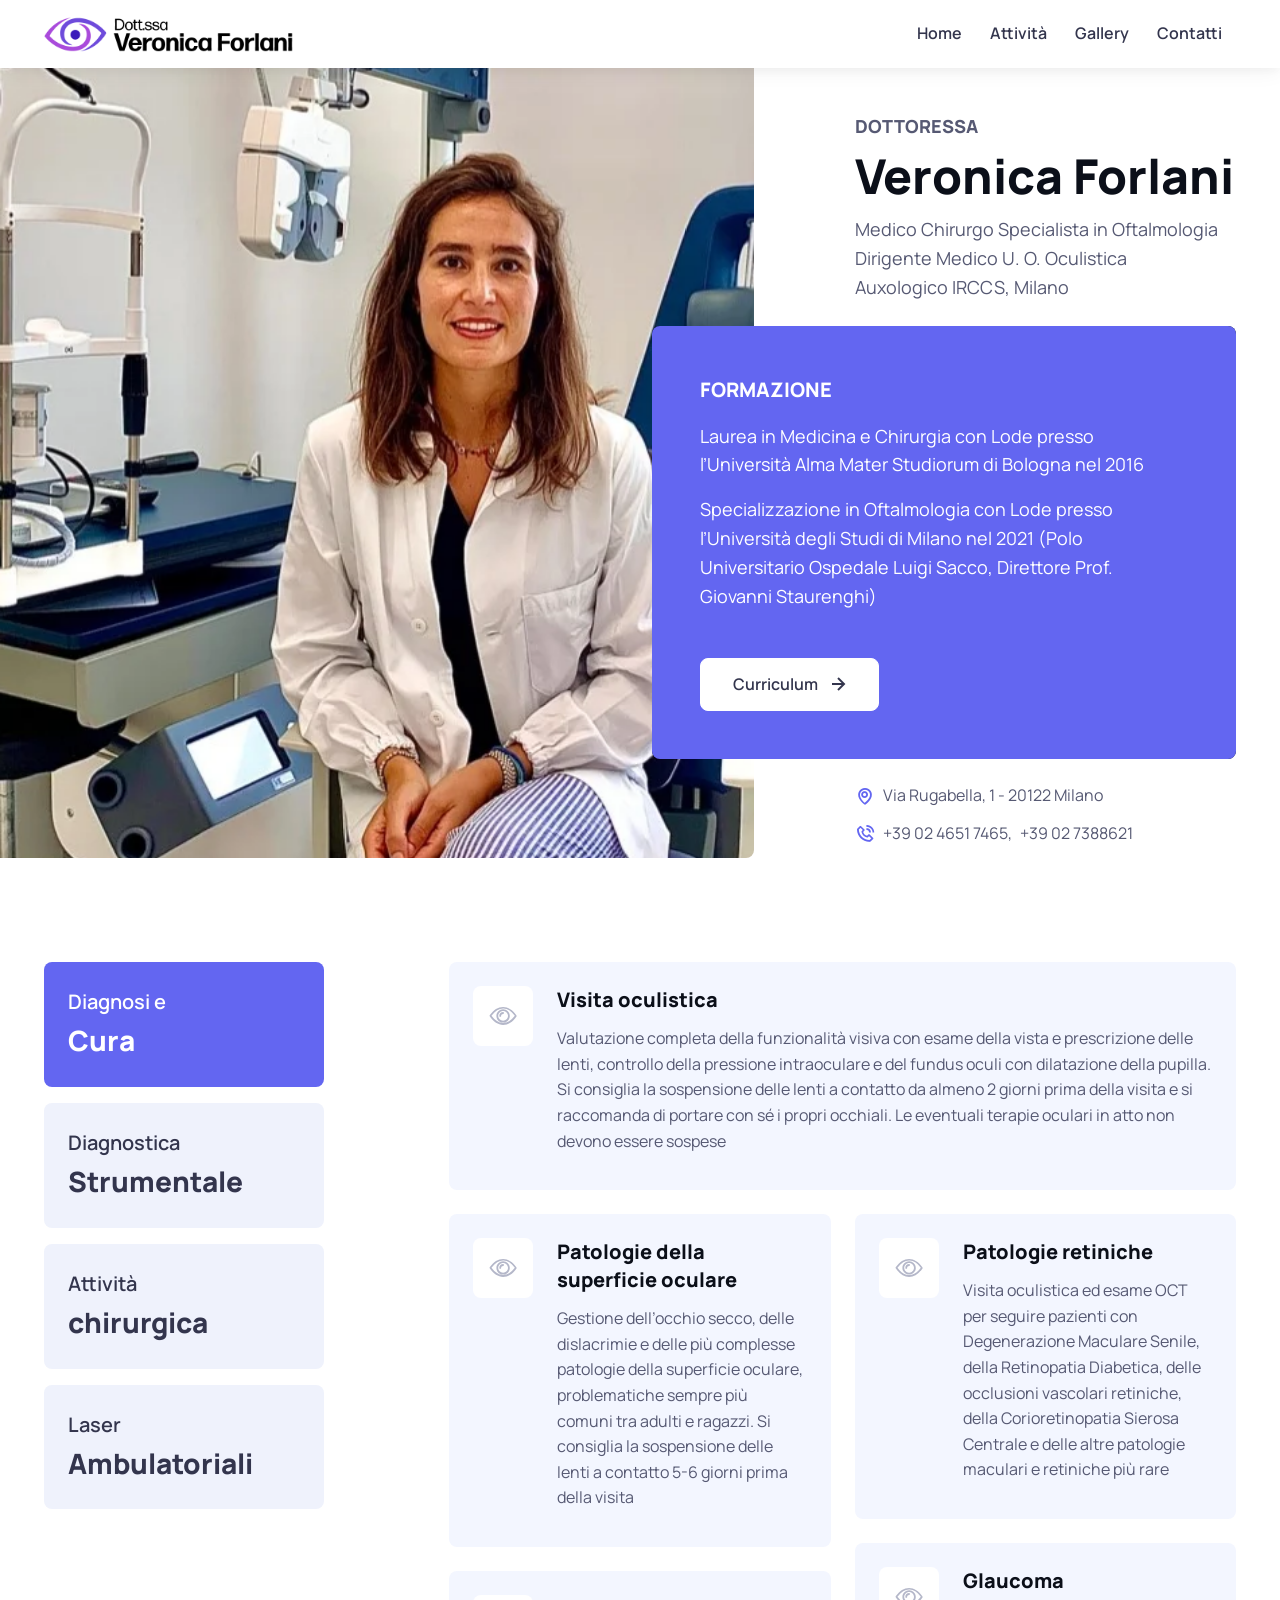
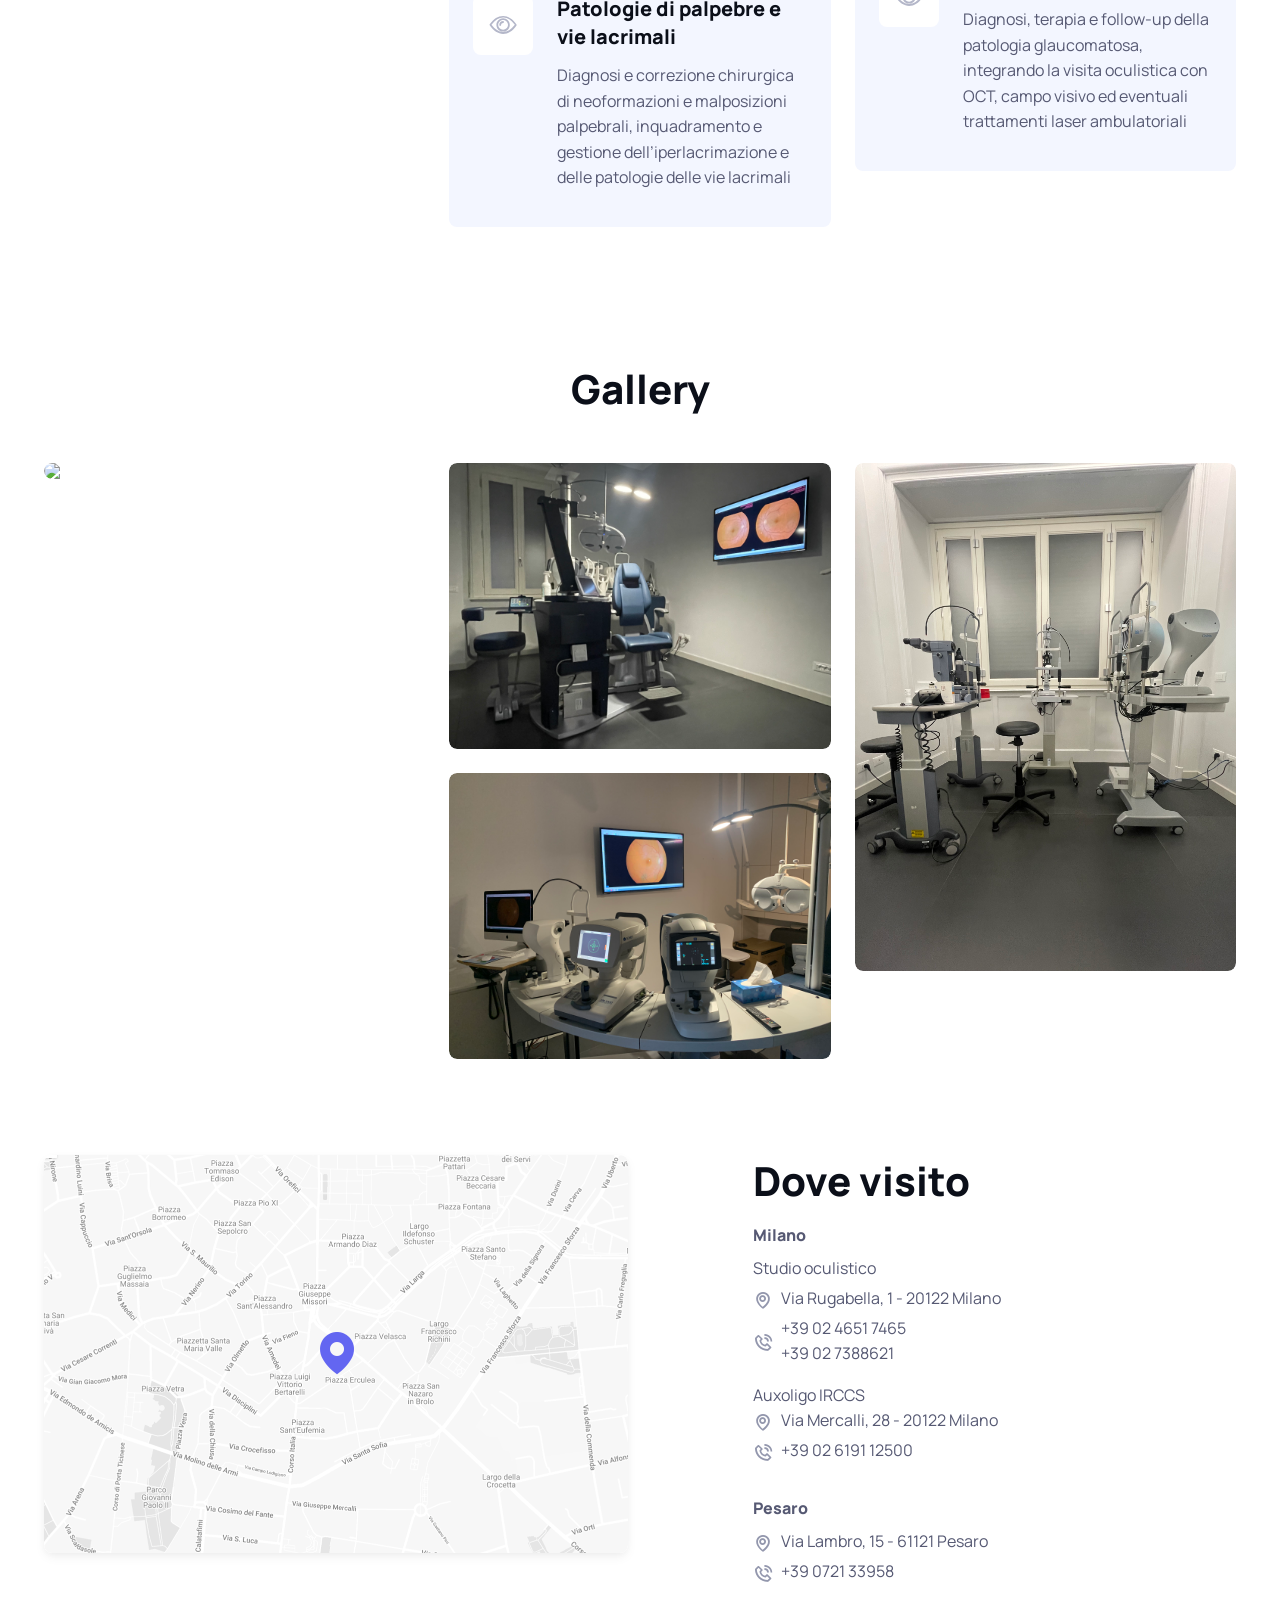
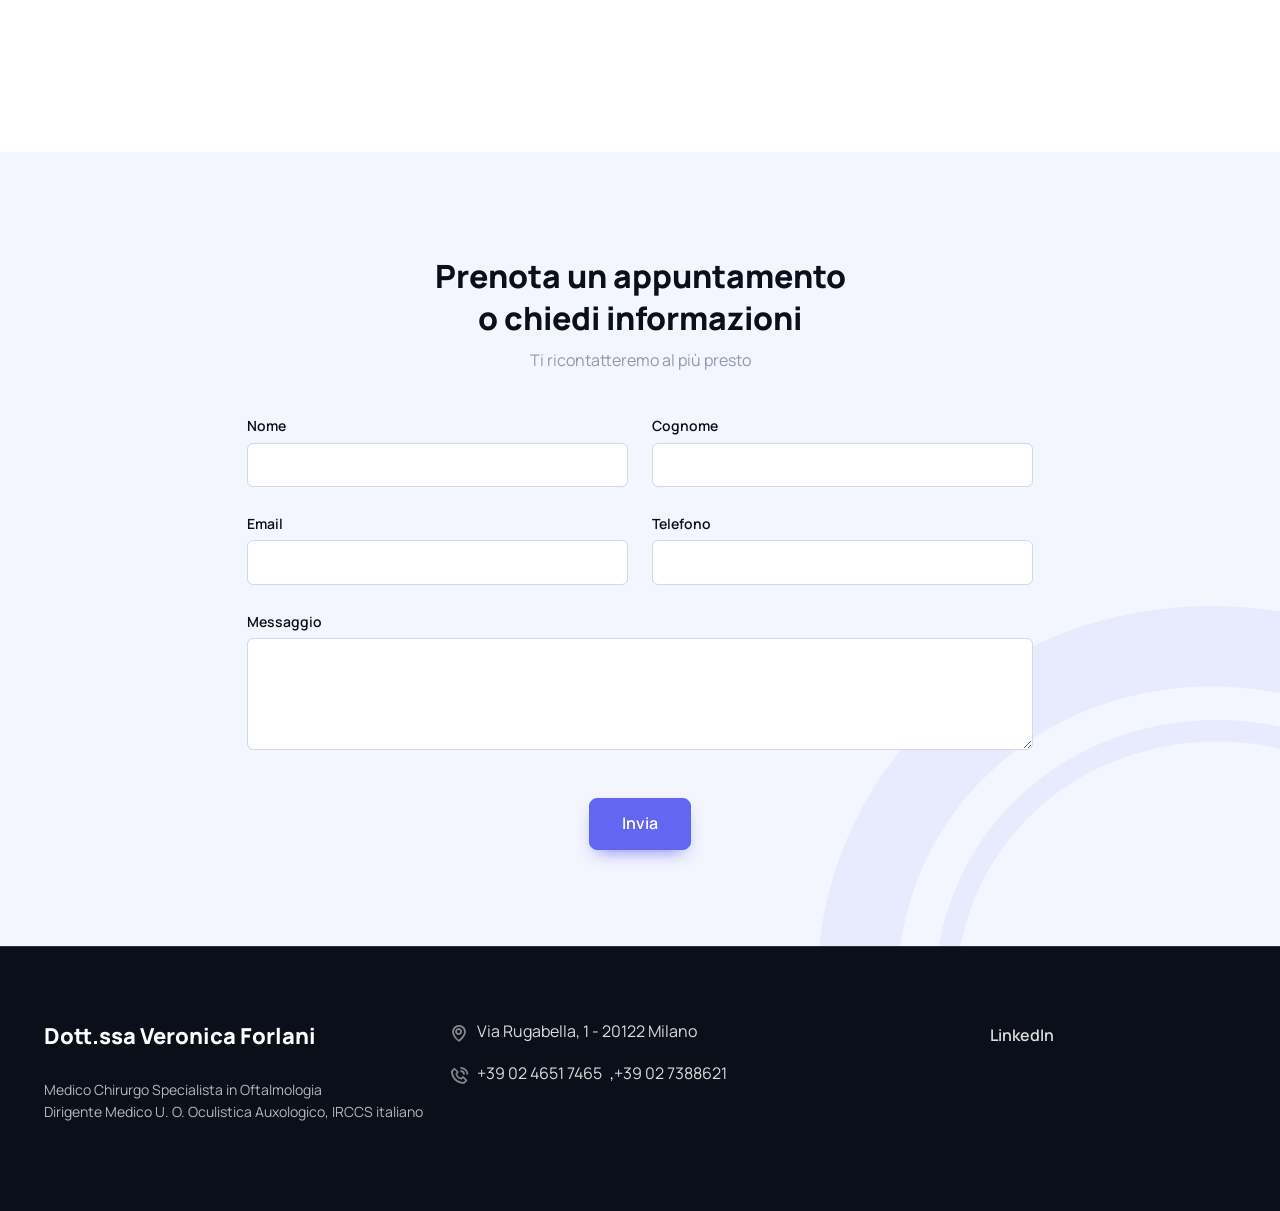
==== commit 1f2a35c4: "fix parola chirurgica" ====
--- a/website/index.html
+++ b/website/index.html
@@ -139,7 +139,7 @@
             </a>
             <a href="#chirurgica" class="nav-link d-block w-100 rounded-3 p-4 p-xl-4 me-2 me-sm-3 me-lg-0 mb-lg-3" id="chirurgica-tab" data-bs-toggle="tab" role="tab" aria-controls="chirurgica" aria-selected="false" tabindex="-1">
               <div class="fs-xl">Attività</div>
-              <div class="fs-3 fw-bold">Chiururgica</div>
+              <div class="fs-3 fw-bold">chirurgica</div>
             </a>
             <a href="#parachirurgica" class="nav-link d-block w-100 rounded-3 p-4 p-xl-4 me-2 me-sm-3 me-lg-0 mb-lg-3" id="parachirurgica-tab" data-bs-toggle="tab" role="tab" aria-controls="parachirurgica" aria-selected="false" tabindex="-1">
               <div class="fs-xl">Laser</div>
@@ -278,7 +278,7 @@
               </div>
             </div>
 
-            <!-- Chiururgica -->
+            <!-- chirurgica -->
             <div class="tab-pane fade" id="chirurgica" role="tabpanel" aria-labelledby="chirurgica-tab">
               <div class="text-center">
                 <p class="fst-italic"><small>Tutta l’attività chirurgica viene svolta presso “Auxologico IRCCS Capitanio” Milano</small></p>
@@ -356,7 +356,7 @@
               </div>
             </div>
 
-            <!-- Parachiururgica -->
+            <!-- Parachirurgica -->
             <div class="tab-pane fade" id="parachirurgica" role="tabpanel" aria-labelledby="parachirurgica-tab">
               <div class="row row-cols-1 row-cols-md-2">
                 <div class="col">
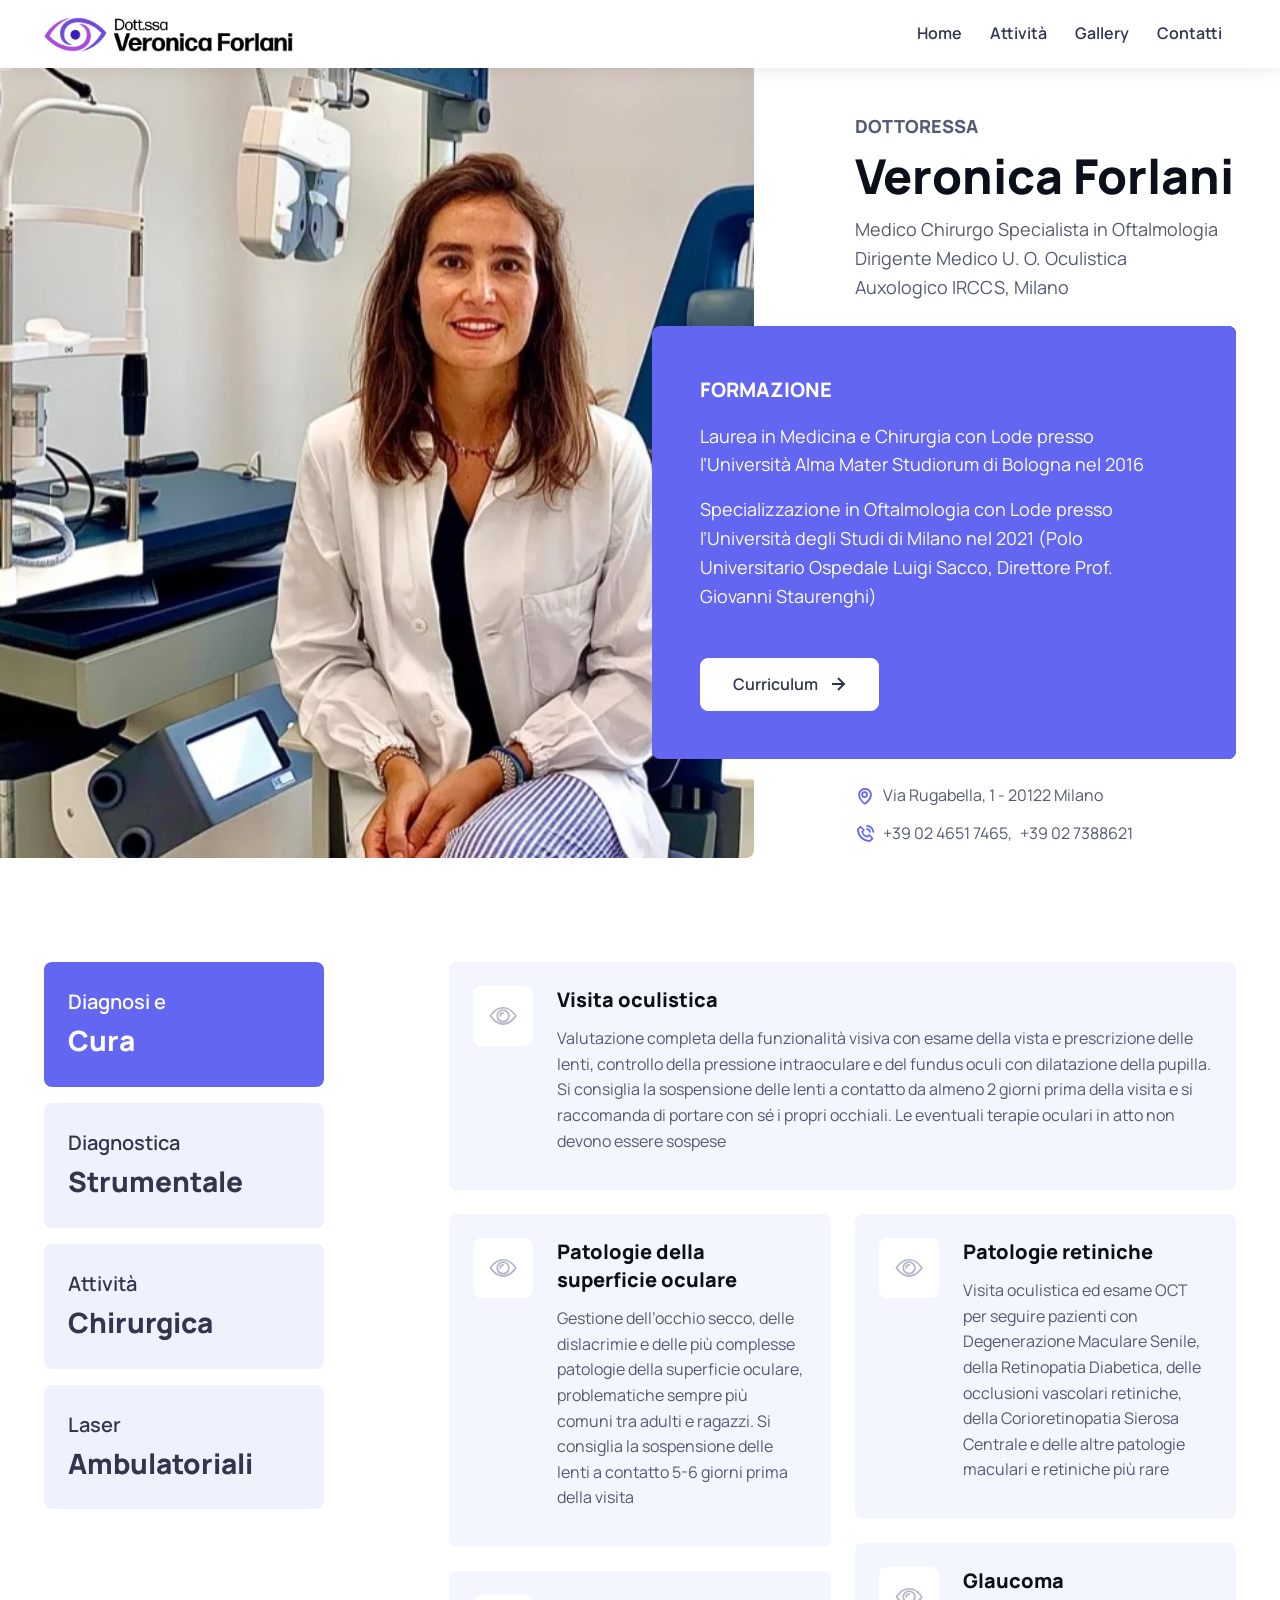
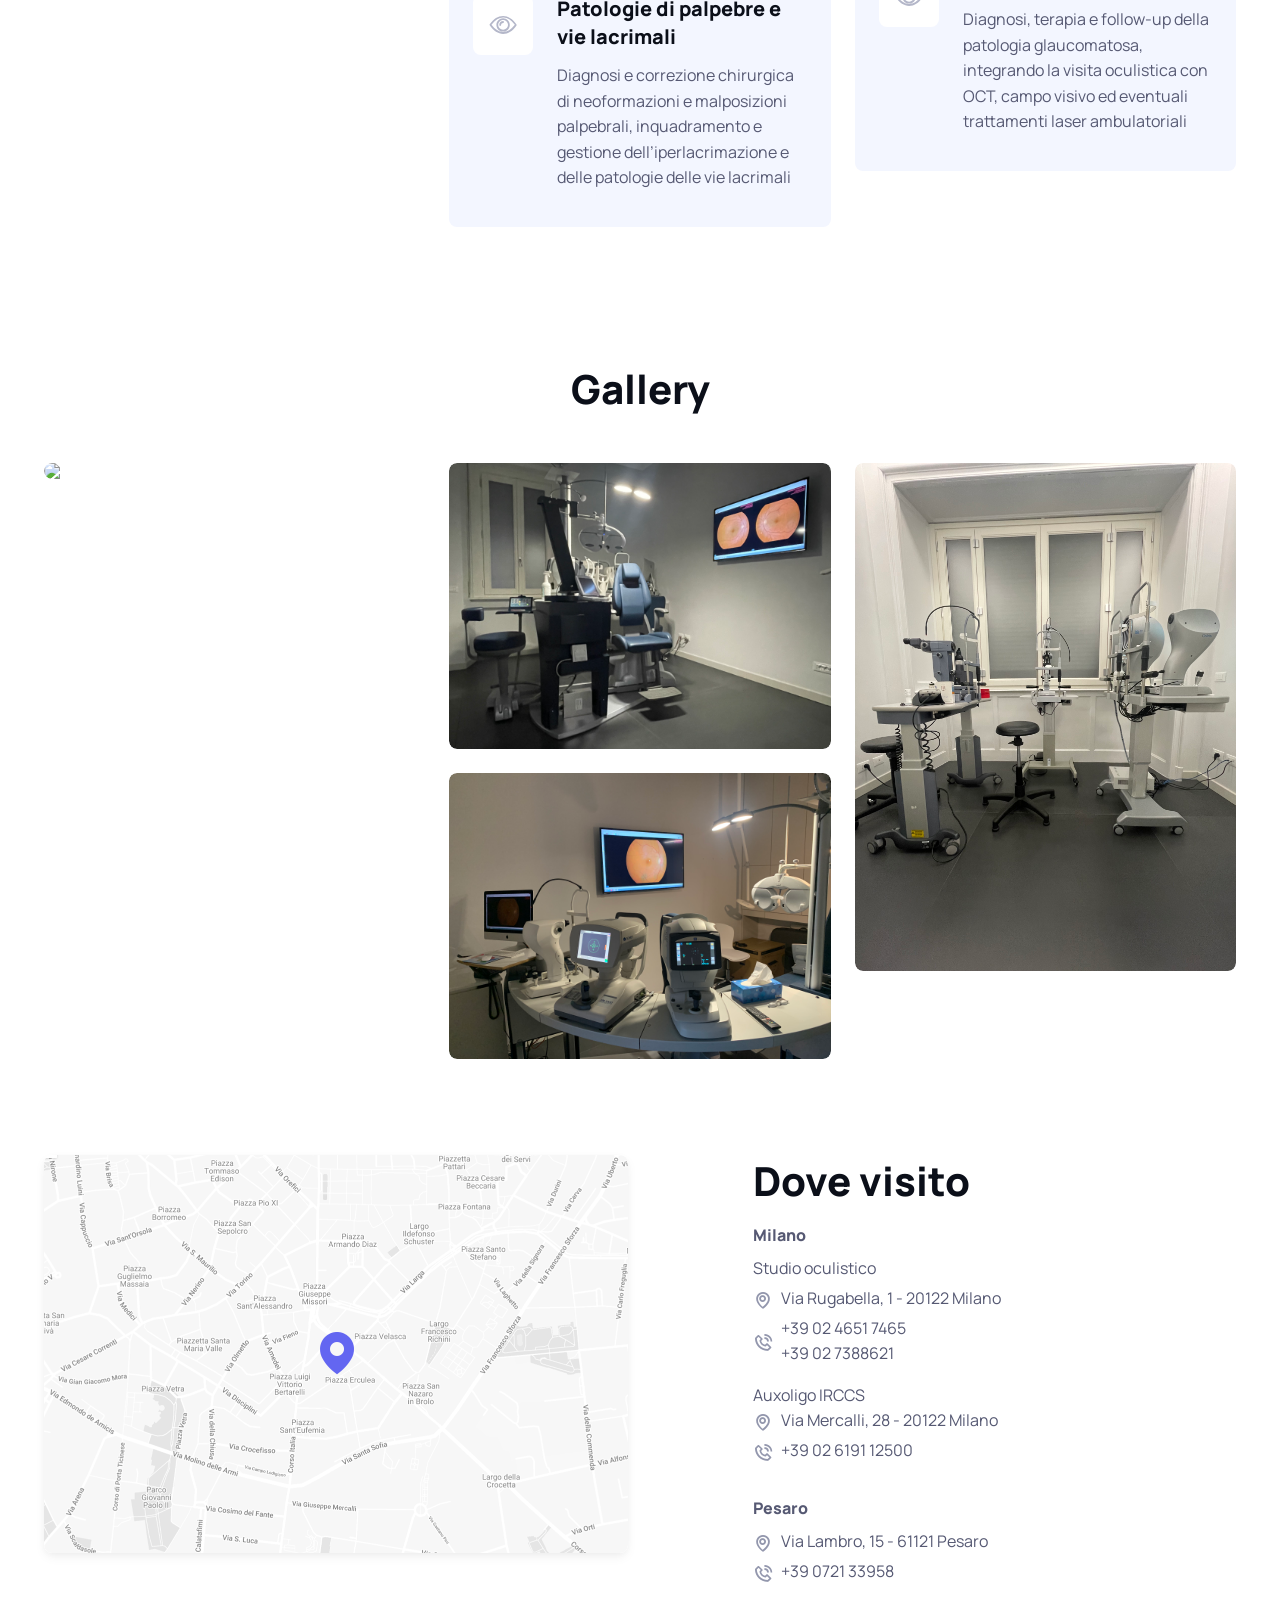
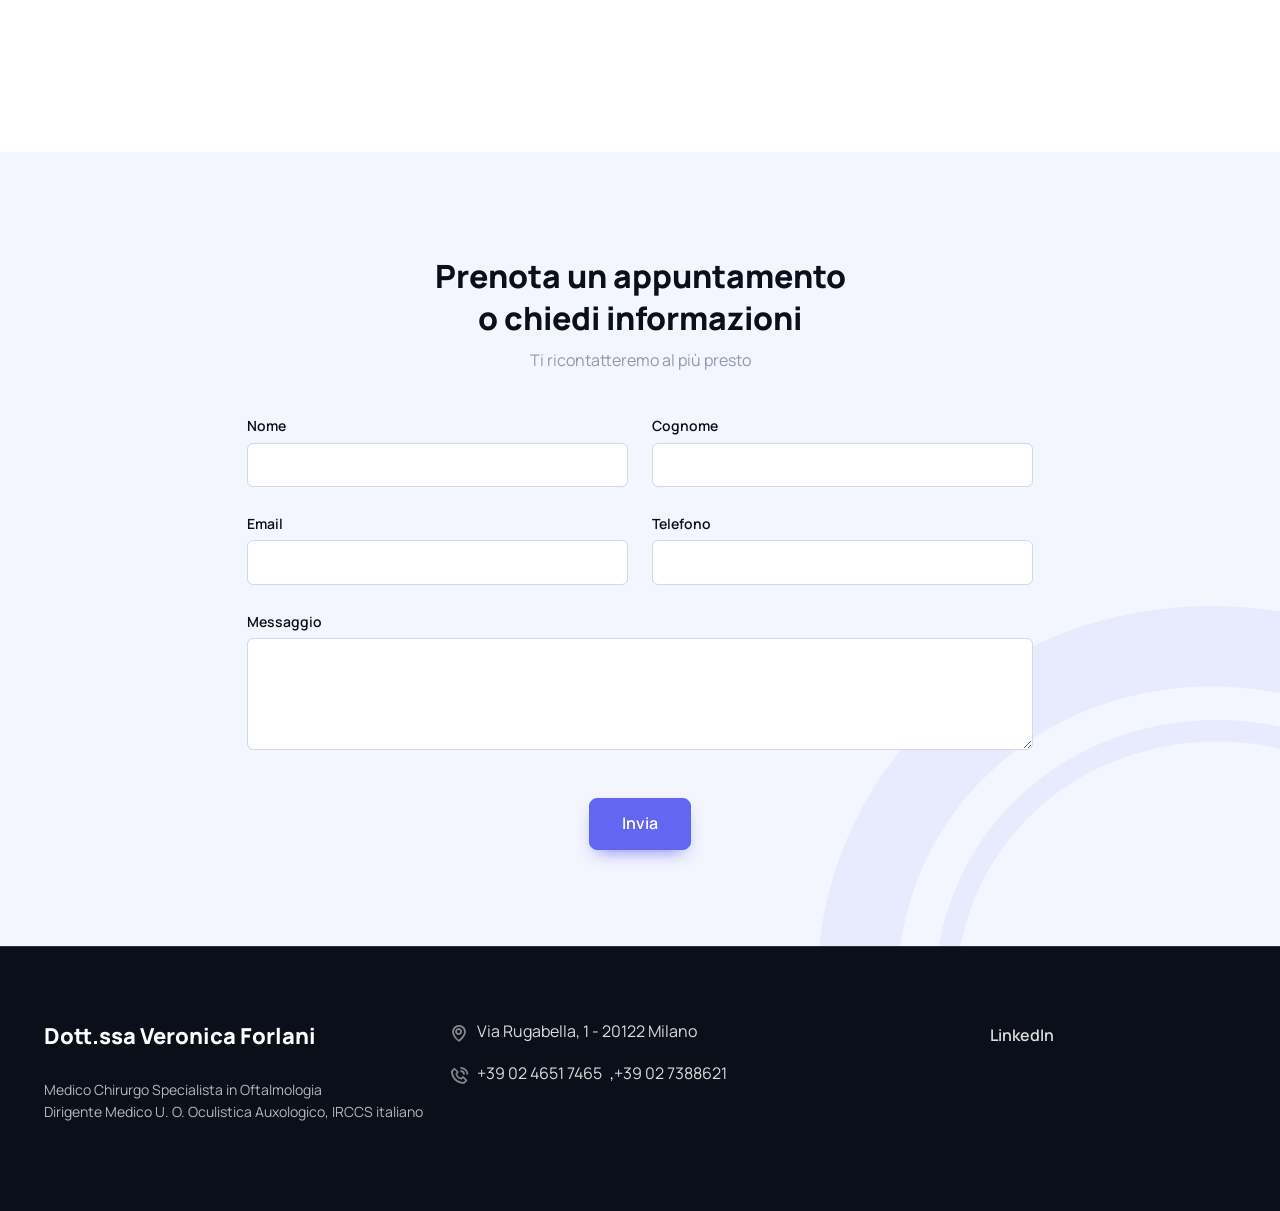
==== commit 5f87a3cc: "fix parola chirurgica" ====
--- a/website/index.html
+++ b/website/index.html
@@ -139,7 +139,7 @@
             </a>
             <a href="#chirurgica" class="nav-link d-block w-100 rounded-3 p-4 p-xl-4 me-2 me-sm-3 me-lg-0 mb-lg-3" id="chirurgica-tab" data-bs-toggle="tab" role="tab" aria-controls="chirurgica" aria-selected="false" tabindex="-1">
               <div class="fs-xl">Attività</div>
-              <div class="fs-3 fw-bold">chirurgica</div>
+              <div class="fs-3 fw-bold">Chirurgica</div>
             </a>
             <a href="#parachirurgica" class="nav-link d-block w-100 rounded-3 p-4 p-xl-4 me-2 me-sm-3 me-lg-0 mb-lg-3" id="parachirurgica-tab" data-bs-toggle="tab" role="tab" aria-controls="parachirurgica" aria-selected="false" tabindex="-1">
               <div class="fs-xl">Laser</div>
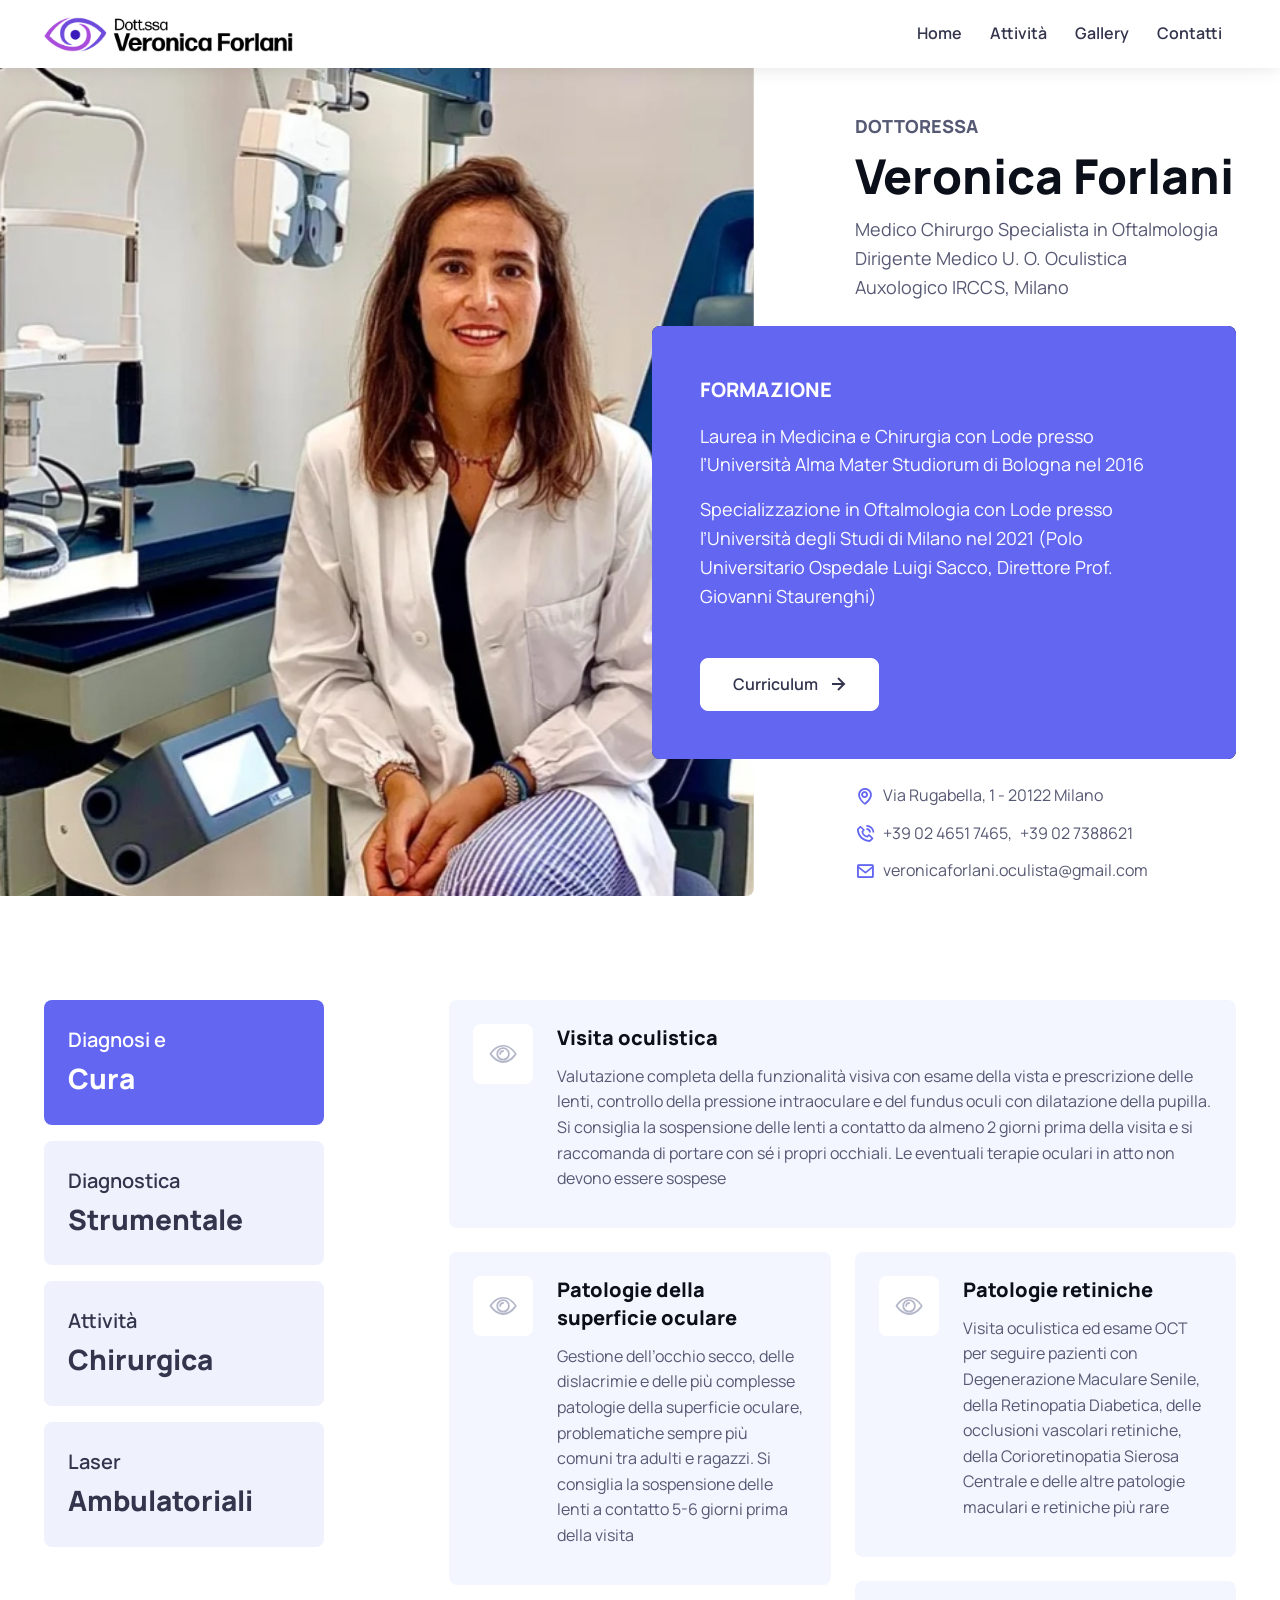
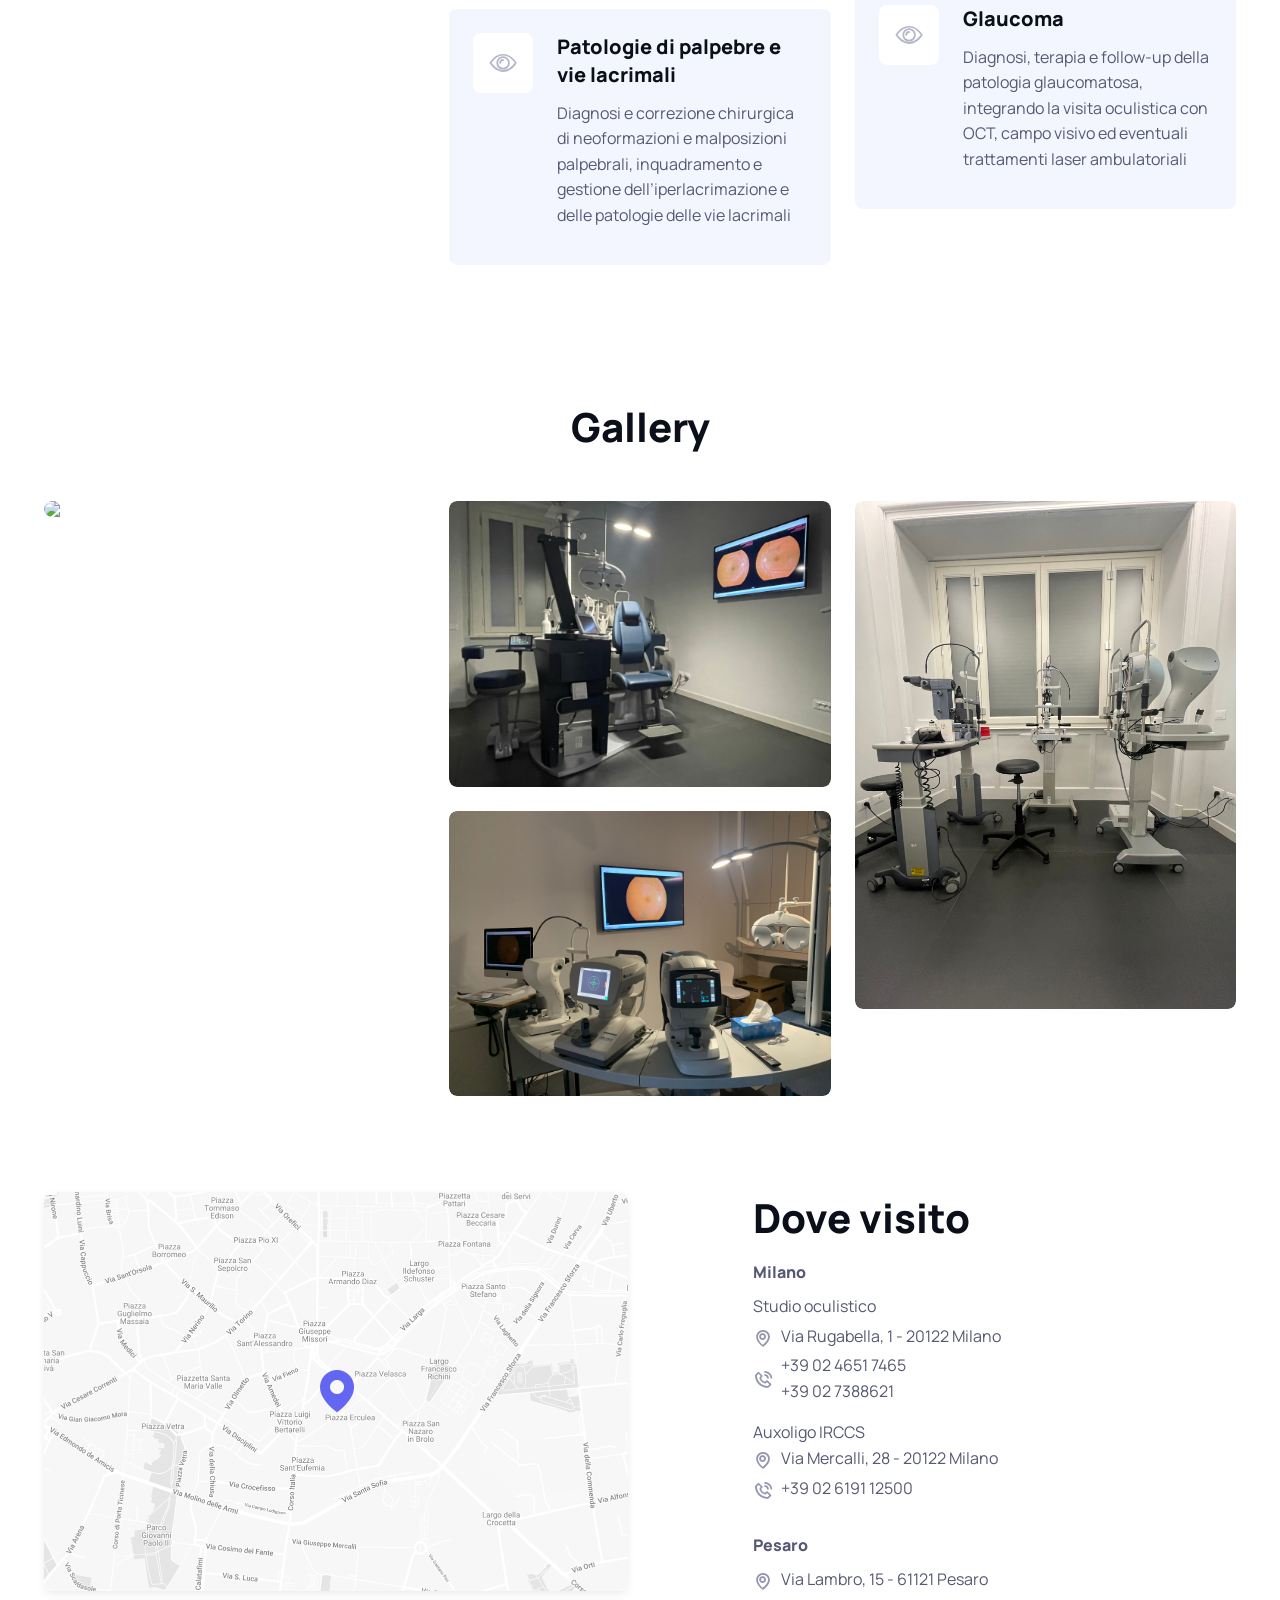
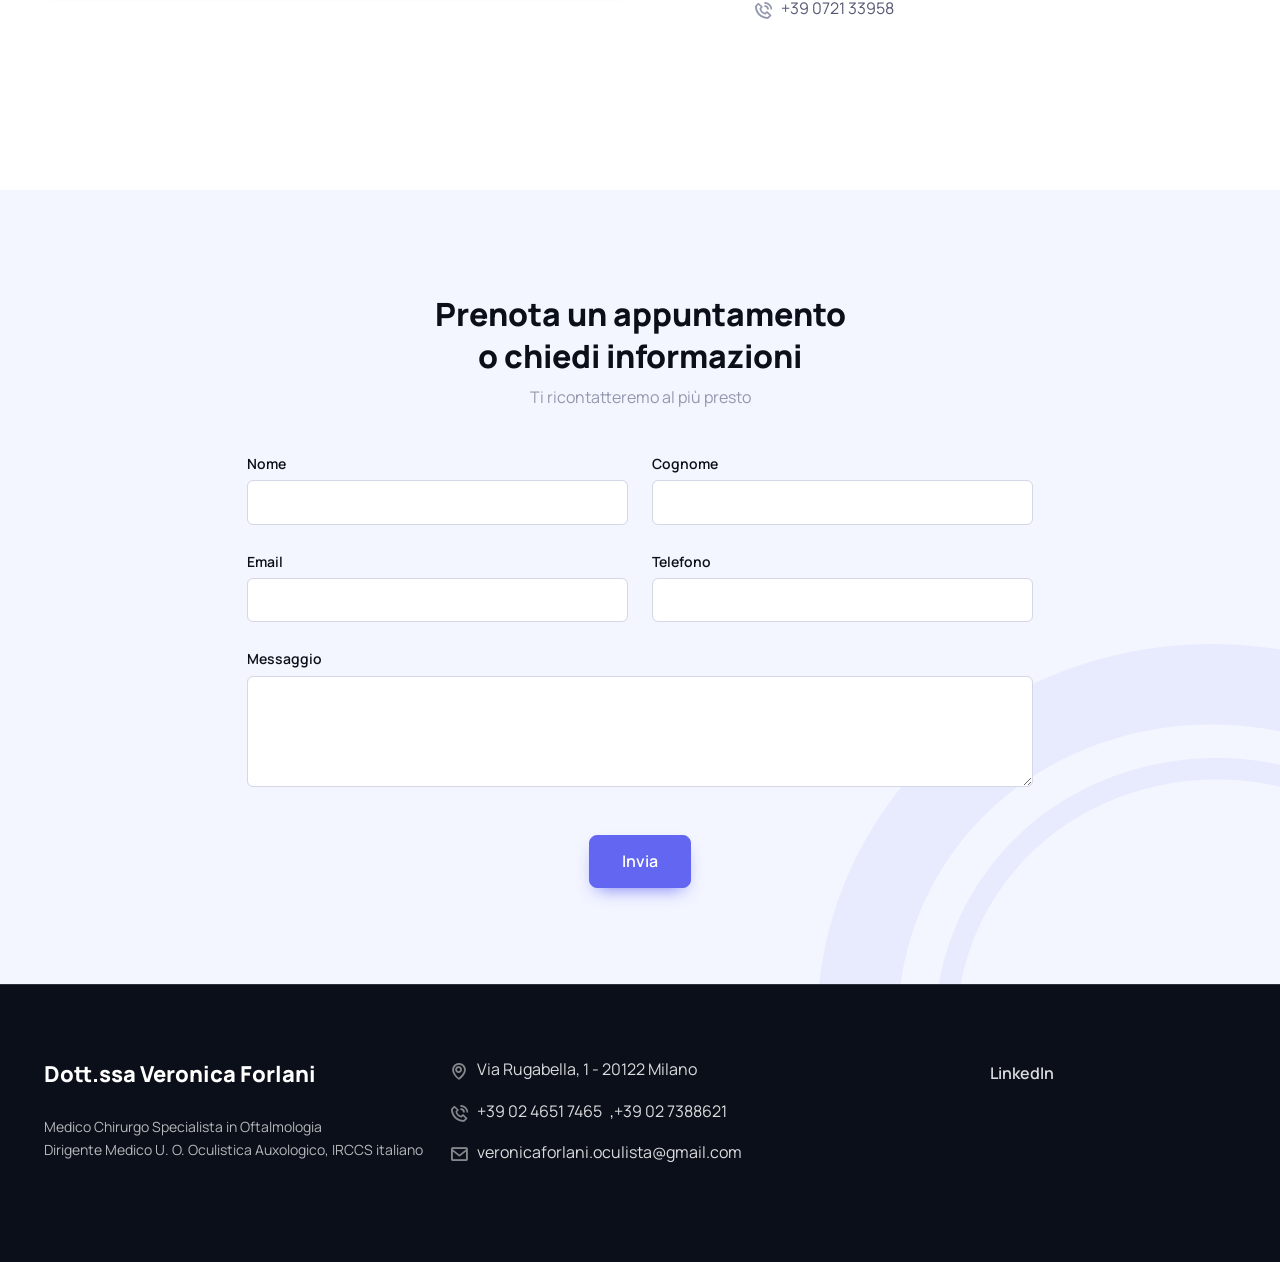
==== commit 3513d277: "aggiunta mail, indicizzazione" ====
--- a/website/index.html
+++ b/website/index.html
@@ -4,6 +4,8 @@
     <meta charset="UTF-8">
     <meta name="viewport" content="width=device-width, initial-scale=1.0">
     <meta http-equiv="X-UA-Compatible" content="ie=edge">
+    <meta name="description" content="Dottoressa Veronica Forlani, Medico Chirurgo Specialista in Oftalmologia, Dirigente Medico U. O. Oculistica, Auxologico IRCCS, Milano.">
+    <meta name="keywords" content="oftalmologia, Milano, Veronica Forlani, visita, oculistica, occhio, occhiali, oftalmologia, miopia, cataratta, clinica, privato, crocetta, missori, centro, migliore, palpebra, blefaroplastica, calazio, ptosi, glaucoma, ipermetropia, presbiopia, maculopatia, iniezioni intravitreali, laser, chirurgia, refrattiva, laser, ambulatoriale, capsulotomia, iridotomia, trabeculoplastica, SLT, retinopatia diabetica, occlusione vascolare retinica, trombosi retinica, angiografia, OCT, topografia corneale, cheratocono, laser, femtosecondi, femtolaser, eccimeri">
     <title>Veronica Forlani | Oculista</title>
     <link href="https://cdn.jsdelivr.net/npm/bootstrap@5.3.3/dist/css/bootstrap.min.css" rel="stylesheet" integrity="sha384-QWTKZyjpPEjISv5WaRU9OFeRpok6YctnYmDr5pNlyT2bRjXh0JMhjY6hW+ALEwIH" crossorigin="anonymous">
     <link href='https://unpkg.com/boxicons@2.1.4/css/boxicons.min.css' rel='stylesheet'>
@@ -11,6 +13,16 @@
     <link rel="stylesheet" href="css/style.css">
     <link rel="icon" href="./resources/img/favicon.ico" type="image/x-icon">
     <link rel="stylesheet" href="https://cdnjs.cloudflare.com/ajax/libs/lightgallery/2.7.2/css/lightgallery-bundle.min.css" integrity="sha512-nUqPe0+ak577sKSMThGcKJauRI7ENhKC2FQAOOmdyCYSrUh0GnwLsZNYqwilpMmplN+3nO3zso8CWUgu33BDag==" crossorigin="anonymous" referrerpolicy="no-referrer" />
+
+    <!-- Google tag (gtag.js) -->
+    <script async src="https://www.googletagmanager.com/gtag/js?id=G-5LWF5SZ0RE"></script>
+    <script>
+      window.dataLayer = window.dataLayer || [];
+      function gtag(){dataLayer.push(arguments);}
+      gtag('js', new Date());
+
+      gtag('config', 'G-5LWF5SZ0RE');
+    </script>
   </head>
   <body>
 
@@ -114,6 +126,12 @@
                   <a href="tel:+390246517465" class="nav-link fw-normal p-0 me-2">+39 02 4651 7465,</a>
                   <a href="tel:+39027388621" class="nav-link fw-normal p-0">+39 02 7388621 </a>
                 </li>
+                <li class="d-flex align-items-center pb-1 mb-2">
+                  <i class="bx bx-envelope fs-xl text-primary me-2"></i>
+                  <div>
+                    <a href="mailto:veronicaforlani.oculista@gmail.com" class="nav-link fw-normal p-0 me-2">veronicaforlani.oculista@gmail.com</a>
+                  </div>
+                </li>
               </ul>
             </div>
           </div>
@@ -824,6 +842,12 @@
                       <i class="bx bx-phone-call text-muted fs-xl mt-1 me-2"></i>
                       <a href="tel:+390246517465" class="nav-link fw-normal p-0 me-2">+39 02 4651 7465</a>, <a href="tel:+39027388621" class="nav-link fw-normal p-0">+39 02 7388621</a>
                     </li>
+                    <li class="d-flex mb-3 text-white">
+                      <i class="bx bx-envelope text-muted fs-xl mt-1 me-2"></i>
+                      <div>
+                        <a href="mailto:veronicaforlani.oculista@gmail.com" class="nav-link fw-normal p-0 me-2">veronicaforlani.oculista@gmail.com</a>
+                      </div>
+                    </li>
                   </ul>
               </div>
               <div class="col-lg-4 offset-lg-2">
